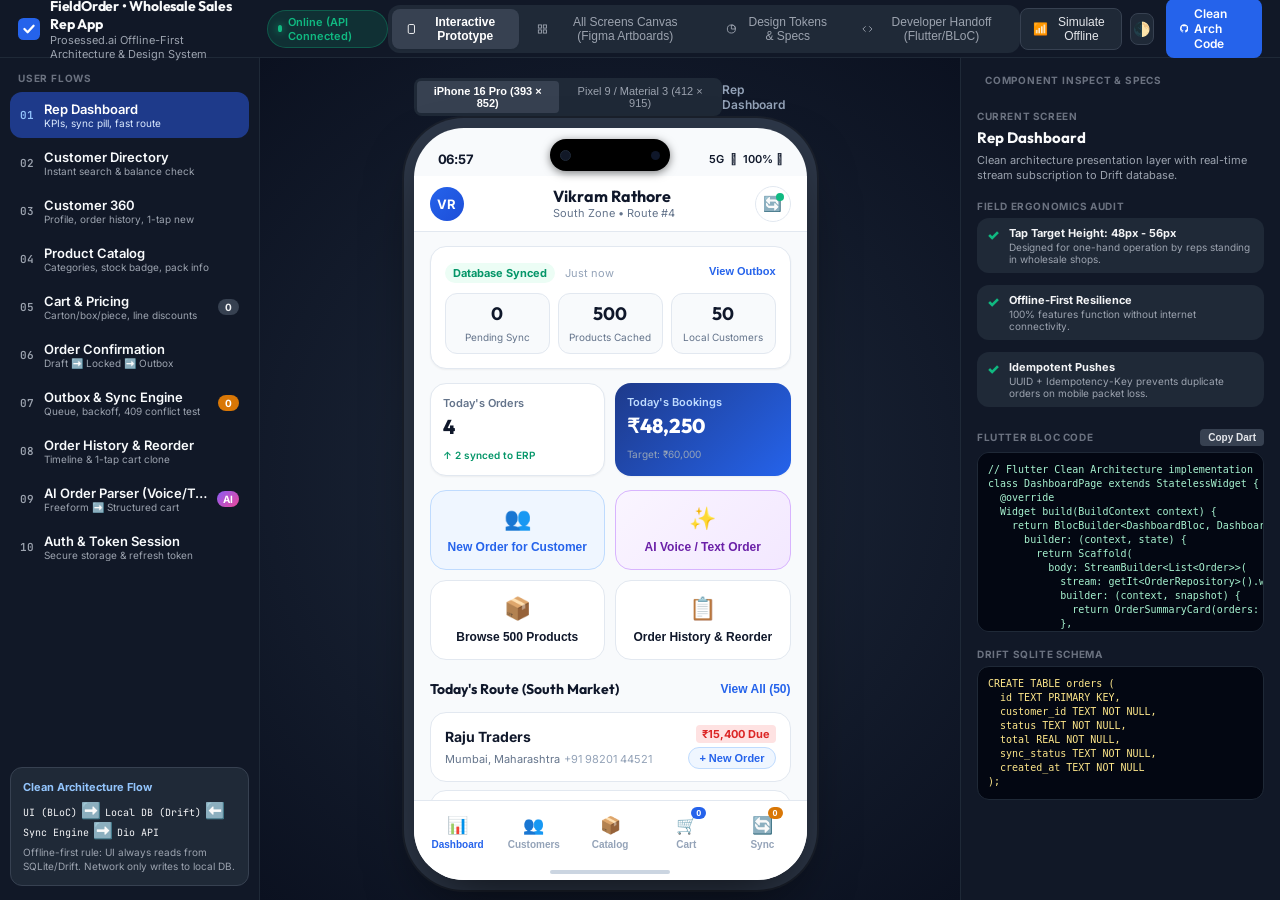
==== index.html @ cb2ef01c "feat: complete FieldOrder MVP with Figma design studio, FastAPI backend, and Clean Architecture Flut" ====
<!DOCTYPE html>
<html lang="en">
<head>
  <meta charset="UTF-8">
  <meta name="viewport" content="width=device-width, initial-scale=1.0">
  <title>FieldOrder - Figma Design System & Interactive Prototype</title>
  <meta name="description" content="Offline-First Sales Rep Mobile App for Wholesale Distribution. Interactive Figma Design System, Prototype Canvas, and Developer Handoff Studio.">
  <!-- Google Fonts -->
  <link rel="preconnect" href="https://fonts.googleapis.com">
  <link rel="preconnect" href="https://fonts.gstatic.com" crossorigin>
  <link href="https://fonts.googleapis.com/css2?family=Inter:wght@300;400;500;600;700;800&family=JetBrains+Mono:wght@400;500;600&family=Outfit:wght@500;600;700;800&display=swap" rel="stylesheet">
  <link rel="stylesheet" href="styles.css">
</head>
<body class="figma-workspace">
  <!-- Top Application Bar (Figma Style) -->
  <header class="figma-header">
    <div class="header-left">
      <div class="figma-brand">
        <div class="brand-icon">
          <svg width="22" height="22" viewBox="0 0 24 24" fill="none">
            <rect width="24" height="24" rx="6" fill="#2563EB"/>
            <path d="M7 12L10.5 15.5L17 8.5" stroke="white" stroke-width="2.5" stroke-linecap="round" stroke-linejoin="round"/>
          </svg>
        </div>
        <div class="brand-info">
          <span class="project-title">FieldOrder • Wholesale Sales Rep App</span>
          <span class="project-subtitle">Prosessed.ai Offline-First Architecture & Design System</span>
        </div>
      </div>
      <div class="status-pill sync-status-pill online" id="globalNetIndicator">
        <span class="pulse-dot"></span>
        <span id="globalNetLabel">Online (API Connected)</span>
      </div>
    </div>

    <!-- Mode Selector Tabs -->
    <nav class="figma-tabs" role="tablist">
      <button class="tab-btn active" data-tab="prototype" role="tab" id="tabPrototype">
        <svg width="16" height="16" viewBox="0 0 24 24" fill="none" stroke="currentColor" stroke-width="2"><rect x="5" y="2" width="14" height="20" rx="3"/><line x1="12" y1="18" x2="12" y2="18"/></svg>
        Interactive Prototype
      </button>
      <button class="tab-btn" data-tab="canvas" role="tab" id="tabCanvas">
        <svg width="16" height="16" viewBox="0 0 24 24" fill="none" stroke="currentColor" stroke-width="2"><rect x="3" y="3" width="7" height="7"/><rect x="14" y="3" width="7" height="7"/><rect x="14" y="14" width="7" height="7"/><rect x="3" y="14" width="7" height="7"/></svg>
        All Screens Canvas (Figma Artboards)
      </button>
      <button class="tab-btn" data-tab="tokens" role="tab" id="tabTokens">
        <svg width="16" height="16" viewBox="0 0 24 24" fill="none" stroke="currentColor" stroke-width="2"><circle cx="12" cy="12" r="9"/><path d="M12 3a9 9 0 0 1 9 9h-9z"/></svg>
        Design Tokens & Specs
      </button>
      <button class="tab-btn" data-tab="inspect" role="tab" id="tabInspect">
        <svg width="16" height="16" viewBox="0 0 24 24" fill="none" stroke="currentColor" stroke-width="2"><polyline points="16 18 22 12 16 6"/><polyline points="8 6 2 12 8 18"/></svg>
        Developer Handoff (Flutter/BLoC)
      </button>
    </nav>

    <div class="header-right">
      <div class="simulation-controls">
        <button class="btn-toggle-net" id="btnToggleOffline" title="Toggle Offline Network Simulation">
          <span class="net-icon">📶</span>
          <span id="btnNetLabel">Simulate Offline</span>
        </button>
        <button class="btn-icon" id="btnThemeToggle" title="Toggle Light/Dark Theme">
          🌓
        </button>
      </div>
      <a href="#github-repo" class="btn-primary-action" id="btnOpenDocs">
        <svg width="15" height="15" viewBox="0 0 24 24" fill="currentColor"><path d="M12 0C5.37 0 0 5.37 0 12c0 5.31 3.435 9.795 8.205 11.385.6.105.825-.255.825-.57 0-.285-.015-1.23-.015-2.235-3.015.555-3.795-.735-4.035-1.41-.135-.345-.72-1.41-1.23-1.695-.42-.225-1.02-.78-.015-.795.945-.015 1.62.87 1.845 1.23 1.08 1.815 2.805 1.305 3.495.99.105-.78.42-1.305.765-1.605-2.67-.3-5.46-1.335-5.46-5.925 0-1.305.465-2.385 1.23-3.225-.12-.3-.54-1.53.12-3.18 0 0 1.005-.315 3.3 1.23.96-.27 1.98-.405 3-.405s2.04.135 3 .405c2.295-1.56 3.3-1.23 3.3-1.23.66 1.65.24 2.88.12 3.18.765.84 1.23 1.905 1.23 3.225 0 4.605-2.805 5.625-5.475 5.925.435.375.81 1.095.81 2.22 0 1.605-.015 2.895-.015 3.3 0 .315.225.69.825.57A12.02 12.02 0 0024 12c0-6.63-5.37-12-12-12z"/></svg>
        Clean Arch Code
      </a>
    </div>
  </header>

  <!-- Main Figma Work Area -->
  <main class="figma-body">

    <!-- VIEW 1: INTERACTIVE PROTOTYPE (Single Device with full state & flows) -->
    <section class="figma-view active" id="viewPrototype">
      <!-- Prototype Sidebar / Screen Selector -->
      <aside class="screen-flow-nav">
        <div class="sidebar-section-title">USER FLOWS</div>
        <ul class="flow-list">
          <li class="flow-item active" data-screen="dashboard">
            <span class="flow-num">01</span>
            <div class="flow-info">
              <span class="flow-name">Rep Dashboard</span>
              <span class="flow-desc">KPIs, sync pill, fast route</span>
            </div>
          </li>
          <li class="flow-item" data-screen="customers">
            <span class="flow-num">02</span>
            <div class="flow-info">
              <span class="flow-name">Customer Directory</span>
              <span class="flow-desc">Instant search & balance check</span>
            </div>
          </li>
          <li class="flow-item" data-screen="customer_detail">
            <span class="flow-num">03</span>
            <div class="flow-info">
              <span class="flow-name">Customer 360</span>
              <span class="flow-desc">Profile, order history, 1-tap new</span>
            </div>
          </li>
          <li class="flow-item" data-screen="products">
            <span class="flow-num">04</span>
            <div class="flow-info">
              <span class="flow-name">Product Catalog</span>
              <span class="flow-desc">Categories, stock badge, pack info</span>
            </div>
          </li>
          <li class="flow-item" data-screen="cart">
            <span class="flow-num">05</span>
            <div class="flow-info">
              <span class="flow-name">Cart & Pricing</span>
              <span class="flow-desc">Carton/box/piece, line discounts</span>
            </div>
            <span class="badge-count" id="navCartCount">0</span>
          </li>
          <li class="flow-item" data-screen="order_confirm">
            <span class="flow-num">06</span>
            <div class="flow-info">
              <span class="flow-name">Order Confirmation</span>
              <span class="flow-desc">Draft ➡️ Locked ➡️ Outbox</span>
            </div>
          </li>
          <li class="flow-item" data-screen="sync_manager">
            <span class="flow-num">07</span>
            <div class="flow-info">
              <span class="flow-name">Outbox & Sync Engine</span>
              <span class="flow-desc">Queue, backoff, 409 conflict test</span>
            </div>
            <span class="badge-count warning" id="navPendingCount">0</span>
          </li>
          <li class="flow-item" data-screen="order_history">
            <span class="flow-num">08</span>
            <div class="flow-info">
              <span class="flow-name">Order History & Reorder</span>
              <span class="flow-desc">Timeline & 1-tap cart clone</span>
            </div>
          </li>
          <li class="flow-item" data-screen="ai_order">
            <span class="flow-num">09</span>
            <div class="flow-info">
              <span class="flow-name">AI Order Parser (Voice/Text)</span>
              <span class="flow-desc">Freeform ➡️ Structured cart</span>
            </div>
            <span class="sparkle-tag">AI</span>
          </li>
          <li class="flow-item" data-screen="login">
            <span class="flow-num">10</span>
            <div class="flow-info">
              <span class="flow-name">Auth & Token Session</span>
              <span class="flow-desc">Secure storage & refresh token</span>
            </div>
          </li>
        </ul>

        <div class="sidebar-meta-card">
          <div class="meta-title">Clean Architecture Flow</div>
          <div class="meta-diagram">
            <code>UI (BLoC)</code> ➡️ <code>Local DB (Drift)</code> ⬅️ <code>Sync Engine</code> ➡️ <code>Dio API</code>
          </div>
          <p class="meta-note">Offline-first rule: UI always reads from SQLite/Drift. Network only writes to local DB.</p>
        </div>
      </aside>

      <!-- Center Device Stage -->
      <div class="device-stage">
        <!-- Device Top Toolbar -->
        <div class="stage-toolbar">
          <div class="device-selector">
            <button class="device-btn active" data-device="iphone">iPhone 16 Pro (393 × 852)</button>
            <button class="device-btn" data-device="pixel">Pixel 9 / Material 3 (412 × 915)</button>
          </div>
          <div class="stage-zoom">
            <span id="currentScreenTitle">Rep Dashboard</span>
          </div>
        </div>

        <!-- Phone Frame -->
        <div class="device-frame iphone-16" id="deviceFrame">
          <!-- Hardware Elements -->
          <div class="dynamic-island">
            <div class="island-camera"></div>
            <div class="island-sensor"></div>
          </div>

          <!-- Phone Status Bar -->
          <div class="phone-status-bar">
            <span class="status-time" id="statusTime">09:41</span>
            <div class="status-icons">
              <span class="status-net" id="phoneNetIcon">5G</span>
              <span class="status-wifi">􀙇</span>
              <span class="status-battery">100% 􀛨</span>
            </div>
          </div>

          <!-- Offline Global Warning Banner -->
          <div class="offline-global-banner hidden" id="offlineBanner">
            <div class="banner-content">
              <span class="banner-icon">⚠️</span>
              <span class="banner-text">Working Offline — Orders queued in local outbox</span>
            </div>
            <button class="btn-banner-sync" id="btnSyncBanner">Sync Now</button>
          </div>

          <!-- Device App Body (Screen Swapper) -->
          <div class="app-screen-container" id="screenContainer">
            <!-- Screen 1: Dashboard -->
            <div class="app-screen active" id="screen-dashboard">
              <div class="screen-appbar">
                <div class="rep-avatar">VR</div>
                <div class="appbar-title">
                  <h2>Vikram Rathore</h2>
                  <span class="rep-badge">South Zone • Route #4</span>
                </div>
                <button class="icon-btn-round" id="btnQuickSync" title="Sync Status">
                  <span class="sync-icon-rotate">🔄</span>
                  <span class="pill-dot warning" id="dashSyncDot"></span>
                </button>
              </div>

              <div class="screen-scrollable">
                <!-- Sync Health Card -->
                <div class="sync-summary-card" id="dashSyncCard">
                  <div class="sync-summary-top">
                    <div class="sync-indicator-group">
                      <span class="sync-status-badge synced" id="dashSyncBadge">Database Synced</span>
                      <span class="sync-time-stamp" id="dashSyncTime">Just now</span>
                    </div>
                    <button class="text-btn-accent" onclick="navigateTo('sync_manager')">View Outbox</button>
                  </div>
                  <div class="sync-metric-row">
                    <div class="sync-metric">
                      <span class="metric-val" id="kpiPendingCount">0</span>
                      <span class="metric-lbl">Pending Sync</span>
                    </div>
                    <div class="sync-metric">
                      <span class="metric-val">500</span>
                      <span class="metric-lbl">Products Cached</span>
                    </div>
                    <div class="sync-metric">
                      <span class="metric-val">50</span>
                      <span class="metric-lbl">Local Customers</span>
                    </div>
                  </div>
                </div>

                <!-- Daily Performance -->
                <div class="kpi-grid">
                  <div class="kpi-card">
                    <span class="kpi-label">Today's Orders</span>
                    <span class="kpi-value" id="kpiTodayOrders">4</span>
                    <span class="kpi-sub positive">↑ 2 synced to ERP</span>
                  </div>
                  <div class="kpi-card accent">
                    <span class="kpi-label">Today's Bookings</span>
                    <span class="kpi-value" id="kpiTodayRevenue">₹48,250</span>
                    <span class="kpi-sub">Target: ₹60,000</span>
                  </div>
                </div>

                <!-- Quick Actions -->
                <div class="quick-action-grid">
                  <button class="action-tile primary" onclick="navigateTo('customers')">
                    <span class="tile-icon">👥</span>
                    <span class="tile-text">New Order for Customer</span>
                  </button>
                  <button class="action-tile ai-glow" onclick="navigateTo('ai_order')">
                    <span class="tile-icon">✨</span>
                    <span class="tile-text">AI Voice / Text Order</span>
                  </button>
                  <button class="action-tile" onclick="navigateTo('products')">
                    <span class="tile-icon">📦</span>
                    <span class="tile-text">Browse 500 Products</span>
                  </button>
                  <button class="action-tile" onclick="navigateTo('order_history')">
                    <span class="tile-icon">📋</span>
                    <span class="tile-text">Order History & Reorder</span>
                  </button>
                </div>

                <!-- Today's Route Shops -->
                <div class="section-header-row">
                  <h3 class="section-title">Today's Route (South Market)</h3>
                  <button class="link-btn" onclick="navigateTo('customers')">View All (50)</button>
                </div>
                <div class="compact-customer-list" id="dashRecentCustomers">
                  <!-- Populated dynamically -->
                </div>
              </div>
            </div>

            <!-- Screen 2: Customers List -->
            <div class="app-screen" id="screen-customers">
              <div class="screen-appbar">
                <button class="back-btn" onclick="navigateTo('dashboard')">←</button>
                <div class="appbar-title">
                  <h2>Wholesale Customers</h2>
                  <span class="sub-text">50 Local Offline Accounts</span>
                </div>
                <button class="icon-btn-round" id="btnAddCustomerBtn" title="Add Customer">+</button>
              </div>

              <!-- Search Bar (<3s responsive filter) -->
              <div class="search-bar-wrap">
                <div class="search-input-box">
                  <span class="search-icon">🔍</span>
                  <input type="text" id="customerSearchInput" placeholder="Search customer, phone, or market..." autocomplete="off">
                  <button class="clear-btn hidden" id="clearCustomerSearch">✕</button>
                </div>
              </div>

              <!-- City / Filter Chips -->
              <div class="filter-chips-scroller" id="customerCityChips">
                <button class="chip active" data-city="all">All Cities</button>
                <button class="chip" data-city="Mumbai">Mumbai</button>
                <button class="chip" data-city="Pune">Pune</button>
                <button class="chip" data-city="Bengaluru">Bengaluru</button>
                <button class="chip" data-city="Ahmedabad">Ahmedabad</button>
                <button class="chip" data-city="Delhi">Delhi</button>
              </div>

              <div class="screen-scrollable">
                <div class="customer-cards-list" id="customerCardsContainer">
                  <!-- Rendered dynamically -->
                </div>
              </div>
            </div>

            <!-- Screen 3: Customer Detail (360) -->
            <div class="app-screen" id="screen-customer_detail">
              <div class="screen-appbar">
                <button class="back-btn" onclick="navigateTo('customers')">←</button>
                <div class="appbar-title">
                  <h2 id="cdName">Raju Traders</h2>
                  <span class="sub-text" id="cdId">cus_101</span>
                </div>
                <button class="icon-btn-round" title="Edit Customer" id="btnEditCust">✎</button>
              </div>

              <div class="screen-scrollable">
                <div class="customer-hero-card">
                  <div class="hero-header">
                    <div>
                      <h3 class="hero-cust-name" id="cdHeroName">Raju Traders</h3>
                      <p class="hero-cust-address" id="cdHeroAddress">Shop #45, Main Market, Road No 3, Mumbai</p>
                      <p class="hero-cust-phone" id="cdHeroPhone">+91 98201 44521</p>
                    </div>
                    <span class="status-pill green">Verified Account</span>
                  </div>

                  <div class="credit-metric-box">
                    <div class="credit-item">
                      <span class="metric-label">Outstanding Balance</span>
                      <span class="credit-amount danger" id="cdBalance">₹15,400</span>
                    </div>
                    <div class="credit-item">
                      <span class="metric-label">Last Order Date</span>
                      <span class="credit-amount" id="cdLastOrder">2 days ago</span>
                    </div>
                  </div>

                  <div class="hero-cta-row">
                    <button class="btn-primary-large" id="btnStartOrderForCust">
                      🛒 Start New Order for this Shop
                    </button>
                  </div>
                </div>

                <div class="section-header-row">
                  <h3 class="section-title">Past Orders for this Shop</h3>
                </div>
                <div class="customer-orders-timeline" id="cdPastOrders">
                  <!-- Populated dynamically -->
                </div>
              </div>
            </div>

            <!-- Screen 4: Product Catalog / Picker -->
            <div class="app-screen" id="screen-products">
              <div class="screen-appbar">
                <button class="back-btn" onclick="navigateTo('dashboard')">←</button>
                <div class="appbar-title">
                  <h2>Product Catalog</h2>
                  <span class="sub-text" id="catalogForCustomerText">All 500 Offline SKUs</span>
                </div>
                <button class="cart-appbar-btn" onclick="navigateTo('cart')">
                  🛒 <span class="cart-pill-count" id="catalogCartPill">0</span>
                </button>
              </div>

              <!-- Product Search -->
              <div class="search-bar-wrap">
                <div class="search-input-box">
                  <span class="search-icon">🔍</span>
                  <input type="text" id="productSearchInput" placeholder="Search by name, SKU, or barcode..." autocomplete="off">
                  <button class="clear-btn hidden" id="clearProductSearch">✕</button>
                </div>
              </div>

              <!-- Category Chips -->
              <div class="filter-chips-scroller" id="productCategoryChips">
                <button class="chip active" data-category="all">All (500)</button>
                <button class="chip" data-category="Packaged Foods">Packaged Foods</button>
                <button class="chip" data-category="Beverages">Beverages</button>
                <button class="chip" data-category="Biscuits & Snacks">Biscuits & Snacks</button>
                <button class="chip" data-category="Staples & Grains">Staples & Grains</button>
                <button class="chip" data-category="Personal Care">Personal Care</button>
                <button class="chip" data-category="Household & Cleaners">Household</button>
              </div>

              <div class="screen-scrollable">
                <div class="products-grid-list" id="productsListContainer">
                  <!-- Populated dynamically -->
                </div>
              </div>

              <!-- Floating Bottom Cart Bar -->
              <div class="bottom-floating-cart-bar hidden" id="floatingCartBar">
                <div class="bar-summary">
                  <span class="bar-count" id="floatingItemsCount">0 items</span>
                  <span class="bar-total" id="floatingTotalAmount">₹0.00</span>
                </div>
                <button class="btn-checkout-jump" onclick="navigateTo('cart')">
                  View Cart & Pricing →
                </button>
              </div>
            </div>

            <!-- Screen 5: Cart & Order Pricing Engine -->
            <div class="app-screen" id="screen-cart">
              <div class="screen-appbar">
                <button class="back-btn" onclick="navigateTo('products')">←</button>
                <div class="appbar-title">
                  <h2>Review Cart & Pricing</h2>
                  <span class="sub-text" id="cartCustomerSub">Customer: Raju Traders</span>
                </div>
                <button class="icon-btn-round" title="Clear Cart" id="btnClearCart">🗑</button>
              </div>

              <div class="screen-scrollable">
                <!-- Cart Lines List -->
                <div class="cart-items-wrapper" id="cartItemsList">
                  <!-- Populated dynamically -->
                </div>

                <!-- Order Notes & Delivery Date -->
                <div class="order-notes-box">
                  <label for="orderNotesInput">Delivery Instructions / Rep Notes</label>
                  <textarea id="orderNotesInput" rows="2" placeholder="e.g. Deliver Tuesday before 11 AM, invoice copy required"></textarea>
                </div>

                <!-- Price Breakdown Card -->
                <div class="pricing-summary-card">
                  <h4 class="card-heading">Price Breakdown</h4>
                  <div class="price-row">
                    <span>Gross Subtotal</span>
                    <span id="priceSubtotal">₹0.00</span>
                  </div>
                  <div class="price-row green">
                    <span>Discounts & Promotions</span>
                    <span id="priceDiscount">-₹0.00</span>
                  </div>
                  <div class="price-row">
                    <span>Tax / GST (Included)</span>
                    <span id="priceGst">₹0.00</span>
                  </div>
                  <div class="price-divider"></div>
                  <div class="price-row total-row">
                    <span>Net Total Payable</span>
                    <span class="grand-total" id="priceGrandTotal">₹0.00</span>
                  </div>
                </div>

                <!-- Action Button -->
                <div class="cart-action-section">
                  <button class="btn-confirm-order" id="btnSubmitOrderAction">
                    Confirm Order & Queue to Outbox 🔒
                  </button>
                  <p class="offline-guarantee-note">
                    ⚡ Guaranteed offline write: Saved to SQLite & Outbox in 1 transaction.
                  </p>
                </div>
              </div>
            </div>

            <!-- Screen 6: Order Confirmation & Lock State -->
            <div class="app-screen" id="screen-order_confirm">
              <div class="screen-scrollable text-center">
                <div class="confirm-celebration">
                  <div class="celebration-icon">✓</div>
                  <h2 class="confirm-title">Order Confirmed & Locked!</h2>
                  <p class="confirm-subtitle" id="confirmStatusText">Queued in Outbox for Auto-Sync</p>
                </div>

                <div class="order-ticket-card">
                  <div class="ticket-header">
                    <span class="ticket-id" id="confirmOrderId">ORD-UUID-7718</span>
                    <span class="status-pill pending" id="confirmSyncPill">Pending Sync</span>
                  </div>
                  <div class="ticket-divider"></div>
                  <div class="ticket-details">
                    <div class="td-row">
                      <span class="lbl">Customer</span>
                      <span class="val" id="confirmCustomer">Raju Traders</span>
                    </div>
                    <div class="td-row">
                      <span class="lbl">Total Items</span>
                      <span class="val" id="confirmLinesCount">2 Products</span>
                    </div>
                    <div class="td-row">
                      <span class="lbl">Total Payable</span>
                      <span class="val highlight" id="confirmTotalAmount">₹7,000.00</span>
                    </div>
                    <div class="td-row">
                      <span class="lbl">Idempotency Key</span>
                      <span class="val mono" id="confirmIdempotencyKey">idemp_665a...</span>
                    </div>
                  </div>
                </div>

                <!-- Sync Action Buttons -->
                <div class="confirm-actions">
                  <button class="btn-primary-large" onclick="triggerImmediateSync()">
                    ⚡ Test Sync to Server Now
                  </button>
                  <button class="btn-secondary-large" onclick="navigateTo('dashboard')">
                    Back to Dashboard
                  </button>
                  <button class="btn-outline-large" onclick="navigateTo('order_history')">
                    View in Order History
                  </button>
                </div>
              </div>
            </div>

            <!-- Screen 7: Outbox & Sync Manager -->
            <div class="app-screen" id="screen-sync_manager">
              <div class="screen-appbar">
                <button class="back-btn" onclick="navigateTo('dashboard')">←</button>
                <div class="appbar-title">
                  <h2>Sync Engine & Outbox</h2>
                  <span class="sub-text">Local-First Queue Manager</span>
                </div>
                <button class="icon-btn-round" onclick="triggerImmediateSync()" title="Run Sync Engine">⟳</button>
              </div>

              <div class="screen-scrollable">
                <!-- Sync Engine Status Banner -->
                <div class="sync-engine-banner">
                  <div class="banner-status-circle active"></div>
                  <div class="banner-status-info">
                    <h4 id="syncEngineStateTitle">Sync Engine Idle (Connected)</h4>
                    <p id="syncEngineStateDesc">Next scheduled WorkManager sync in 12m</p>
                  </div>
                  <button class="btn-sync-action" id="btnManualSyncNow" onclick="triggerImmediateSync()">
                    Sync Now
                  </button>
                </div>

                <!-- Simulation Controls Card -->
                <div class="sim-control-box">
                  <h4 class="box-title">Engine Testing Scenarios</h4>
                  <div class="sim-buttons-grid">
                    <button class="btn-sim" id="simToggleNetBtn" onclick="toggleNetwork()">
                      Toggle Offline / Online
                    </button>
                    <button class="btn-sim" onclick="simulate409Conflict()">
                      Simulate 409 Stock Conflict
                    </button>
                    <button class="btn-sim" onclick="simulate500Error()">
                      Simulate 500 Network Backoff
                    </button>
                  </div>
                </div>

                <!-- Outbox Queue Items -->
                <div class="section-header-row">
                  <h3 class="section-title">Transactional Outbox Queue (<span id="outboxCount">0</span>)</h3>
                  <span class="caption">Idempotent Pushes</span>
                </div>

                <div class="outbox-cards-list" id="outboxContainer">
                  <!-- Populated dynamically -->
                </div>
              </div>
            </div>

            <!-- Screen 8: Order History & 1-Tap Reorder -->
            <div class="app-screen" id="screen-order_history">
              <div class="screen-appbar">
                <button class="back-btn" onclick="navigateTo('dashboard')">←</button>
                <div class="appbar-title">
                  <h2>Order History</h2>
                  <span class="sub-text">Past Bookings & 1-Tap Reorder</span>
                </div>
              </div>

              <!-- Filter Tabs -->
              <div class="filter-chips-scroller" id="historyFilterTabs">
                <button class="chip active" data-filter="all">All Orders</button>
                <button class="chip" data-filter="synced">Synced (ERP)</button>
                <button class="chip" data-filter="pending">Pending Outbox</button>
                <button class="chip" data-filter="needs_review">Needs Review (409)</button>
              </div>

              <div class="screen-scrollable">
                <div class="history-cards-list" id="orderHistoryList">
                  <!-- Populated dynamically -->
                </div>
              </div>
            </div>

            <!-- Screen 9: AI Order Entry Assistant -->
            <div class="app-screen" id="screen-ai_order">
              <div class="screen-appbar">
                <button class="back-btn" onclick="navigateTo('dashboard')">←</button>
                <div class="appbar-title">
                  <h2>AI Free-Text Order</h2>
                  <span class="sub-text">Prosessed NLP Engine</span>
                </div>
                <span class="sparkle-tag">LLM Proxy</span>
              </div>

              <div class="screen-scrollable">
                <div class="ai-input-card">
                  <div class="ai-card-header">
                    <span class="ai-sparkle-icon">✨</span>
                    <div>
                      <h4 class="ai-box-heading">Type or Dictate Wholesale Order</h4>
                      <p class="ai-box-sub">Enter customer name, quantities and products in plain English or Hinglish.</p>
                    </div>
                  </div>

                  <textarea id="aiOrderTextInput" rows="4" placeholder="e.g. 10 cartons Maggi and 5 boxes Parle-G for Raju Traders"></textarea>

                  <div class="sample-prompts-row">
                    <span class="prompts-label">Try sample:</span>
                    <button class="prompt-pill" onclick="setAiPrompt('10 cartons Maggi and 5 boxes Parle-G for Raju Traders')">Maggi & Parle-G</button>
                    <button class="prompt-pill" onclick="setAiPrompt('20 cartons Tata Tea Gold, 15 boxes Fortune Sunlite Oil for Sharma General Store')">Tea & Oil</button>
                    <button class="prompt-pill" onclick="setAiPrompt('50 cartons Colgate Strong Teeth for Lakshmi Super Bazaar')">Colgate 50ctn</button>
                  </div>

                  <button class="btn-primary-large" id="btnParseAiOrder" onclick="runAiOrderParse()">
                    ⚡ Parse Free-Text into Structured Cart
                  </button>
                </div>

                <!-- AI Parsed Result Review Section -->
                <div class="ai-result-section hidden" id="aiResultSection">
                  <div class="section-header-row">
                    <h3 class="section-title">Parsed Cart Review</h3>
                    <span class="confidence-tag">Human-In-The-Loop</span>
                  </div>

                  <div class="parsed-customer-card">
                    <span class="lbl">Detected Customer:</span>
                    <span class="val" id="aiCustomerMatch">Raju Traders</span>
                  </div>

                  <div class="parsed-lines-list" id="aiParsedLines">
                    <!-- Populated dynamically -->
                  </div>

                  <div class="ai-actions-row">
                    <button class="btn-primary-large" id="btnAcceptAiCart" onclick="acceptAiOrderToCart()">
                      Confirm & Load into Cart 🛒
                    </button>
                  </div>
                </div>
              </div>
            </div>

            <!-- Screen 10: Auth / Login -->
            <div class="app-screen" id="screen-login">
              <div class="screen-scrollable">
                <div class="login-brand-header">
                  <div class="login-logo-box">FO</div>
                  <h2>FieldOrder</h2>
                  <p>Enterprise Wholesale Sales Rep Portal</p>
                </div>

                <div class="login-card">
                  <div class="form-group">
                    <label>Sales Rep Email</label>
                    <input type="email" id="loginEmail" value="rep@fieldorder.com" placeholder="rep@fieldorder.com">
                  </div>
                  <div class="form-group">
                    <label>Password</label>
                    <input type="password" id="loginPassword" value="password123" placeholder="••••••••">
                  </div>

                  <div class="remember-row">
                    <label class="checkbox-label">
                      <input type="checkbox" checked id="rememberRepSession">
                      <span>Remember on this device (Secure Storage)</span>
                    </label>
                  </div>

                  <button class="btn-primary-large" id="btnLoginSubmit" onclick="performLogin()">
                    Sign In to FieldOrder
                  </button>

                  <div class="security-badge-row">
                    <span>🔒 flutter_secure_storage + Dio Refresh Interceptor</span>
                  </div>
                </div>
              </div>
            </div>
          </div>

          <!-- Bottom Device Navigation Bar (4 Primary Tabs) -->
          <nav class="phone-bottom-nav" id="phoneBottomNav">
            <button class="nav-item active" data-target="dashboard" onclick="navigateTo('dashboard')">
              <span class="nav-icon">📊</span>
              <span class="nav-label">Dashboard</span>
            </button>
            <button class="nav-item" data-target="customers" onclick="navigateTo('customers')">
              <span class="nav-icon">👥</span>
              <span class="nav-label">Customers</span>
            </button>
            <button class="nav-item" data-target="products" onclick="navigateTo('products')">
              <span class="nav-icon">📦</span>
              <span class="nav-label">Catalog</span>
            </button>
            <button class="nav-item" data-target="cart" onclick="navigateTo('cart')">
              <span class="nav-icon">🛒</span>
              <span class="nav-label">Cart</span>
              <span class="nav-badge-pill" id="navBottomCartBadge">0</span>
            </button>
            <button class="nav-item" data-target="sync_manager" onclick="navigateTo('sync_manager')">
              <span class="nav-icon">🔄</span>
              <span class="nav-label">Sync</span>
              <span class="nav-badge-pill warning" id="navBottomSyncBadge">0</span>
            </button>
          </nav>

          <!-- iOS Home Indicator -->
          <div class="phone-home-indicator"></div>
        </div>
      </div>

      <!-- Right Properties & Inspection Panel -->
      <aside class="figma-properties-panel">
        <div class="panel-section-title">COMPONENT INSPECT & SPECS</div>

        <!-- Selected Screen Details -->
        <div class="prop-group">
          <label class="prop-label">CURRENT SCREEN</label>
          <div class="prop-val-highlight" id="inspectScreenName">Rep Dashboard</div>
          <div class="prop-desc" id="inspectScreenDesc">Clean architecture presentation layer with real-time stream subscription to Drift database.</div>
        </div>

        <!-- Ergonomic / Tap Target Specs -->
        <div class="prop-group">
          <label class="prop-label">FIELD ERGONOMICS AUDIT</label>
          <div class="audit-item pass">
            <span class="audit-icon">✓</span>
            <div>
              <strong>Tap Target Height: 48px - 56px</strong>
              <p>Designed for one-hand operation by reps standing in wholesale shops.</p>
            </div>
          </div>
          <div class="audit-item pass">
            <span class="audit-icon">✓</span>
            <div>
              <strong>Offline-First Resilience</strong>
              <p>100% features function without internet connectivity.</p>
            </div>
          </div>
          <div class="audit-item pass">
            <span class="audit-icon">✓</span>
            <div>
              <strong>Idempotent Pushes</strong>
              <p>UUID + Idempotency-Key prevents duplicate orders on mobile packet loss.</p>
            </div>
          </div>
        </div>

        <!-- Flutter Clean Arch Widget Snippet -->
        <div class="prop-group">
          <div class="code-header">
            <label class="prop-label">FLUTTER BLOC CODE</label>
            <button class="copy-snippet-btn" onclick="copyFlutterSnippet()">Copy Dart</button>
          </div>
          <pre class="dart-code-box" id="dartCodePreview"><code>// Flutter Clean Architecture implementation
class DashboardPage extends StatelessWidget {
  @override
  Widget build(BuildContext context) {
    return BlocBuilder&lt;DashboardBloc, DashboardState&gt;(
      builder: (context, state) {
        return Scaffold(
          body: StreamBuilder&lt;List&lt;Order&gt;&gt;(
            stream: getIt&lt;OrderRepository&gt;().watchTodayOrders(),
            builder: (context, snapshot) {
              return OrderSummaryCard(orders: snapshot.data ?? []);
            },
          ),
        );
      },
    );
  }
}</code></pre>
        </div>

        <!-- Drift Database Schema for this screen -->
        <div class="prop-group">
          <label class="prop-label">DRIFT SQLITE SCHEMA</label>
          <pre class="sql-code-box"><code>CREATE TABLE orders (
  id TEXT PRIMARY KEY,
  customer_id TEXT NOT NULL,
  status TEXT NOT NULL,
  total REAL NOT NULL,
  sync_status TEXT NOT NULL,
  created_at TEXT NOT NULL
);</code></pre>
        </div>
      </aside>
    </section>

    <!-- VIEW 2: ALL SCREENS FIGMA CANVAS (Artboards side-by-side) -->
    <section class="figma-view" id="viewCanvas">
      <div class="artboards-canvas-header">
        <h2>FieldOrder Complete Screen Flow (10 Artboards)</h2>
        <p>Material 3 Design System • 8pt Grid • High-Fidelity Wholesale ERP Mobile Design</p>
      </div>

      <div class="artboards-grid">
        <!-- Card 1 -->
        <div class="artboard-card" onclick="jumpToScreen('dashboard')">
          <div class="artboard-title-bar">01 • Rep Dashboard & KPIs</div>
          <div class="artboard-mini-screen">
            <div class="mini-kpi">₹48,250 Today</div>
            <div class="mini-btn">New Order</div>
            <div class="mini-sync-status">🟢 Synced</div>
          </div>
          <div class="artboard-caption">DashboardBloc • Drift Stream</div>
        </div>

        <!-- Card 2 -->
        <div class="artboard-card" onclick="jumpToScreen('customers')">
          <div class="artboard-title-bar">02 • Customer Directory</div>
          <div class="artboard-mini-screen">
            <div class="mini-search">🔍 Search &lt;3s...</div>
            <div class="mini-list-item">Raju Traders • ₹15,400</div>
            <div class="mini-list-item">Sharma General • ₹0</div>
          </div>
          <div class="artboard-caption">CustomerListBloc • Indexed DB</div>
        </div>

        <!-- Card 3 -->
        <div class="artboard-card" onclick="jumpToScreen('customer_detail')">
          <div class="artboard-title-bar">03 • Customer 360 View</div>
          <div class="artboard-mini-screen">
            <div class="mini-hero">Raju Traders (Mumbai)</div>
            <div class="mini-btn-full">🛒 Start New Order</div>
          </div>
          <div class="artboard-caption">CustomerDetailCubit</div>
        </div>

        <!-- Card 4 -->
        <div class="artboard-card" onclick="jumpToScreen('products')">
          <div class="artboard-title-bar">04 • 500 Product Catalog</div>
          <div class="artboard-mini-screen">
            <div class="mini-chips">Maggi • Parle • Tata</div>
            <div class="mini-p-card">Maggi 70g [Carton/Box/Pcs]</div>
          </div>
          <div class="artboard-caption">ProductListBloc • Debounced 300ms</div>
        </div>

        <!-- Card 5 -->
        <div class="artboard-card" onclick="jumpToScreen('cart')">
          <div class="artboard-title-bar">05 • Cart & Pricing Engine</div>
          <div class="artboard-mini-screen">
            <div class="mini-cart-line">10 Cartons × ₹480 = ₹4,800</div>
            <div class="mini-total">Net Total: ₹7,000</div>
          </div>
          <div class="artboard-caption">CartBloc • Multi-unit calculation</div>
        </div>

        <!-- Card 6 -->
        <div class="artboard-card" onclick="jumpToScreen('order_confirm')">
          <div class="artboard-title-bar">06 • Order Confirmation & Lock</div>
          <div class="artboard-mini-screen">
            <div class="mini-check">✓ Confirmed</div>
            <div class="mini-mono">ORD-UUID-7718</div>
          </div>
          <div class="artboard-caption">OrderSubmitCubit • Transactional Outbox</div>
        </div>

        <!-- Card 7 -->
        <div class="artboard-card" onclick="jumpToScreen('sync_manager')">
          <div class="artboard-title-bar">07 • Outbox Sync Engine</div>
          <div class="artboard-mini-screen">
            <div class="mini-outbox-pill">Exponential Backoff (30s)</div>
            <div class="mini-btn">Retry 409 Conflict</div>
          </div>
          <div class="artboard-caption">SyncEngine • WorkManager Background</div>
        </div>

        <!-- Card 8 -->
        <div class="artboard-card" onclick="jumpToScreen('order_history')">
          <div class="artboard-title-bar">08 • Order History & Reorder</div>
          <div class="artboard-mini-screen">
            <div class="mini-history-item">#1001 • ₹7,000 [Reorder ⟳]</div>
          </div>
          <div class="artboard-caption">OrderHistoryBloc • 1-Tap Re-pricing</div>
        </div>

        <!-- Card 9 -->
        <div class="artboard-card" onclick="jumpToScreen('ai_order')">
          <div class="artboard-title-bar">09 • AI Free-Text Parser</div>
          <div class="artboard-mini-screen">
            <div class="mini-ai">"10 ctn Maggi, 5 bx Parle-G"</div>
            <div class="mini-tag">Confidence 94%</div>
          </div>
          <div class="artboard-caption">AiOrderCubit • Backend Proxy</div>
        </div>

        <!-- Card 10 -->
        <div class="artboard-card" onclick="jumpToScreen('login')">
          <div class="artboard-title-bar">10 • Auth & Token Session</div>
          <div class="artboard-mini-screen">
            <div class="mini-auth">rep@fieldorder.com</div>
          </div>
          <div class="artboard-caption">AuthBloc • Secure Storage</div>
        </div>
      </div>
    </section>

    <!-- VIEW 3: DESIGN SYSTEM TOKENS & SPECS -->
    <section class="figma-view" id="viewTokens">
      <div class="tokens-container">
        <h2>FieldOrder Design System & Tokens</h2>
        <p class="tokens-intro">Curated Material 3 Design Tokens optimized for wholesale field sales representatives.</p>

        <!-- Color Tokens Palette -->
        <div class="token-category">
          <h3>1. Semantic Color Tokens</h3>
          <div class="color-swatches-grid">
            <div class="swatch-card" style="--c: #2563EB;">
              <div class="swatch-preview"></div>
              <div class="swatch-meta">
                <span class="token-name">color.primary.brand</span>
                <span class="token-hex">#2563EB</span>
                <span class="token-role">Brand Primary, Main CTA</span>
              </div>
            </div>
            <div class="swatch-card" style="--c: #1E3A8A;">
              <div class="swatch-preview"></div>
              <div class="swatch-meta">
                <span class="token-name">color.primary.navy</span>
                <span class="token-hex">#1E3A8A</span>
                <span class="token-role">Enterprise Dark, App Bars</span>
              </div>
            </div>
            <div class="swatch-card" style="--c: #059669;">
              <div class="swatch-preview"></div>
              <div class="swatch-meta">
                <span class="token-name">color.status.synced</span>
                <span class="token-hex">#059669</span>
                <span class="token-role">Online, Synced, In-Stock</span>
              </div>
            </div>
            <div class="swatch-card" style="--c: #D97706;">
              <div class="swatch-preview"></div>
              <div class="swatch-meta">
                <span class="token-name">color.status.pending</span>
                <span class="token-hex">#D97706</span>
                <span class="token-role">Outbox Pending, Low Stock</span>
              </div>
            </div>
            <div class="swatch-card" style="--c: #DC2626;">
              <div class="swatch-preview"></div>
              <div class="swatch-meta">
                <span class="token-name">color.status.conflict</span>
                <span class="token-hex">#DC2626</span>
                <span class="token-role">409 Conflict, Overdue Balance</span>
              </div>
            </div>
            <div class="swatch-card" style="--c: #0F172A;">
              <div class="swatch-preview"></div>
              <div class="swatch-meta">
                <span class="token-name">color.surface.dark</span>
                <span class="token-hex">#0F172A</span>
                <span class="token-role">Background, Dark Mode Cards</span>
              </div>
            </div>
          </div>
        </div>

        <!-- Typography Hierarchy -->
        <div class="token-category">
          <h3>2. Typography Scale (Inter & Outfit)</h3>
          <div class="typography-table">
            <div class="typo-row">
              <span class="typo-role">Display Large</span>
              <span class="typo-sample font-display">FieldOrder 28px Outfit SemiBold</span>
              <span class="typo-spec">28px / 36px • 600</span>
            </div>
            <div class="typo-row">
              <span class="typo-role">Headline Medium</span>
              <span class="typo-sample font-head">Customer 360 & Directory</span>
              <span class="typo-spec">20px / 28px • 600</span>
            </div>
            <div class="typo-row">
              <span class="typo-role">Body Regular</span>
              <span class="typo-sample">Maggi 2-Minute Noodles 70g (Pack of 12)</span>
              <span class="typo-spec">14px / 20px • 400</span>
            </div>
            <div class="typo-row">
              <span class="typo-role">Monospace ID</span>
              <span class="typo-sample font-mono">ORD-2026-1001 • idemp_8f91</span>
              <span class="typo-spec">12px / 16px • 500</span>
            </div>
          </div>
        </div>

        <!-- Touch Target Guidelines -->
        <div class="token-category">
          <h3>3. Wholesale Rep Field Ergonomics Guideline</h3>
          <div class="ergonomics-box">
            <div class="ergo-card">
              <h4>Thumb-Zone Action Placement</h4>
              <p>Primary CTA ("Confirm Order", "Add to Cart", "Sync Now") is anchored at the bottom 120px thumb reachable area.</p>
            </div>
            <div class="ergo-card">
              <h4>High-Contrast Price Badges</h4>
              <p>Wholesale prices and carton pack multipliers use high-contrast dark green or indigo badges for outdoor market readability.</p>
            </div>
            <div class="ergo-card">
              <h4>Haptic & Visual Feedback</h4>
              <p>Instant optimistic UI updates: clicking "Add" updates the cart count within 16ms before DB write completes.</p>
            </div>
          </div>
        </div>
      </div>
    </section>

    <!-- VIEW 4: DEVELOPER HANDOFF & CLEAN ARCHITECTURE CODE -->
    <section class="figma-view" id="viewInspect">
      <div class="inspect-container">
        <h2>Developer Handoff & Architecture Blueprint</h2>
        <p>Complete Clean Architecture implementation map for the Flutter & FastAPI engineering team.</p>

        <div class="handoff-grid">
          <!-- Architecture Flow Diagram -->
          <div class="handoff-card">
            <h3>Data Flow Contract (Offline-First)</h3>
            <div class="flow-code-diagram">
              <pre><code>+-------------------------------------------------------------+
|              UI Layer (Flutter BLoC / Widgets)              |
+-------------------------------------------------------------+
                               |
                        reads & observes
                               v
+-------------------------------------------------------------+
|           Local Database Layer (Drift SQLite DB)            |
|   - customers  - products  - orders  - order_lines - outbox  |
+-------------------------------------------------------------+
               ^                               ^
      writes   |                               | pushes pending
               |                               |
+------------------------------+ +----------------------------+
|         Delta Puller         | |    Sync Engine (Outbox)    |
|   GET /customers?updated_at  | |   POST /orders + Idemp-Key |
+------------------------------+ +----------------------------+
                               |
                        network connection
                               v
+-------------------------------------------------------------+
|               Remote Backend API (FastAPI)                  |
+-------------------------------------------------------------+</code></pre>
            </div>
          </div>

          <!-- Outbox & Idempotency Rules -->
          <div class="handoff-card">
            <h3>Outbox & Idempotency Specification</h3>
            <ul class="spec-bullet-list">
              <li><strong>Local-First:</strong> Every order creation writes to <code>orders</code> and <code>outbox</code> in a single SQLite transaction.</li>
              <li><strong>Idempotency-Key:</strong> Generated on the client using <code>idemp_${uuid}</code>. Retries with the same key return 200 OK without creating duplicate orders.</li>
              <li><strong>Exponential Backoff:</strong> Retries interval sequence: 30s ➡️ 1m ➡️ 2m ➡️ 5m ➡️ capped at 15m with jitter.</li>
              <li><strong>409 Conflict Handling:</strong> When stock is exhausted on server, order moves to <code>needs_review</code> status with line-level conflict indicators. Rep can edit quantity and resubmit.</li>
            </ul>
          </div>
        </div>
      </div>
    </section>

  </main>

  <!-- Add Customer Modal -->
  <dialog id="modalAddCustomer" class="figma-modal">
    <div class="modal-dialog-content">
      <div class="modal-header">
        <h3>Add New Wholesale Customer</h3>
        <button class="modal-close" onclick="closeAddCustomerModal()">✕</button>
      </div>
      <div class="modal-body">
        <div class="form-group">
          <label>Shop / Business Name</label>
          <input type="text" id="newCustName" placeholder="e.g. Maruti Super Mart">
        </div>
        <div class="form-group">
          <label>Owner Phone Number</label>
          <input type="tel" id="newCustPhone" placeholder="+91 98200 12345">
        </div>
        <div class="form-group">
          <label>City & Market Area</label>
          <input type="text" id="newCustCity" placeholder="Mumbai, Maharashtra">
        </div>
        <div class="form-group">
          <label>Address</label>
          <input type="text" id="newCustAddress" placeholder="Shop #12, APMC Wholesale Market">
        </div>
        <div class="form-group">
          <label>Opening Outstanding Balance (₹)</label>
          <input type="number" id="newCustBalance" value="0">
        </div>
      </div>
      <div class="modal-footer">
        <button class="btn-secondary" onclick="closeAddCustomerModal()">Cancel</button>
        <button class="btn-primary" onclick="saveNewCustomer()">Save Customer (Local DB)</button>
      </div>
    </div>
  </dialog>

  <script src="app.js"></script>
</body>
</html>
---- styles.css ----
/* FieldOrder Figma Design Studio & Mobile Prototype Styling */
:root {
  --font-sans: 'Inter', -apple-system, BlinkMacSystemFont, 'Segoe UI', Roboto, sans-serif;
  --font-display: 'Outfit', sans-serif;
  --font-mono: 'JetBrains Mono', monospace;

  /* Figma Workspace Shell Colors */
  --bg-workspace: #0F172A;
  --bg-workspace-surface: #1E293B;
  --bg-workspace-border: #334155;
  --text-workspace-primary: #F8FAFC;
  --text-workspace-secondary: #94A3B8;

  /* Mobile App Material 3 Theme Tokens */
  --brand-primary: #2563EB;
  --brand-primary-hover: #1D4ED8;
  --brand-primary-container: #DBEAFE;
  --brand-on-primary-container: #1E40AF;

  --brand-dark-appbar: #1E293B;
  --app-bg: #F8FAFC;
  --card-bg: #FFFFFF;
  --card-border: #E2E8F0;
  --text-primary: #0F172A;
  --text-secondary: #64748B;
  --text-tertiary: #94A3B8;

  --status-synced: #059669;
  --status-synced-bg: #ECFDF5;
  --status-pending: #D97706;
  --status-pending-bg: #FEF3C7;
  --status-conflict: #DC2626;
  --status-conflict-bg: #FEE2E2;

  --unit-badge-carton: #4F46E5;
  --unit-badge-box: #0891B2;
  --unit-badge-piece: #475569;

  --radius-xs: 4px;
  --radius-sm: 8px;
  --radius-md: 12px;
  --radius-lg: 16px;
  --radius-xl: 24px;
  --radius-full: 9999px;

  --shadow-sm: 0 1px 2px rgba(0, 0, 0, 0.05);
  --shadow-md: 0 4px 6px -1px rgba(0, 0, 0, 0.1), 0 2px 4px -1px rgba(0, 0, 0, 0.06);
  --shadow-lg: 0 10px 15px -3px rgba(0, 0, 0, 0.1), 0 4px 6px -2px rgba(0, 0, 0, 0.05);
  --shadow-xl: 0 20px 25px -5px rgba(0, 0, 0, 0.15), 0 10px 10px -5px rgba(0, 0, 0, 0.04);
}

/* Light / Dark Mode Toggle on Device */
[data-theme="dark"] {
  --app-bg: #0B1120;
  --card-bg: #1E293B;
  --card-border: #334155;
  --text-primary: #F8FAFC;
  --text-secondary: #94A3B8;
  --text-tertiary: #64748B;
  --brand-primary-container: #1E3A8A;
  --brand-on-primary-container: #BFDBFE;
}

* {
  box-sizing: border-box;
  margin: 0;
  padding: 0;
}

body {
  font-family: var(--font-sans);
  background: var(--bg-workspace);
  color: var(--text-workspace-primary);
  height: 100vh;
  overflow: hidden;
  display: flex;
  flex-direction: column;
}

/* Figma Header Bar */
.figma-header {
  height: 58px;
  background: #111827;
  border-bottom: 1px solid #1F2937;
  display: flex;
  align-items: center;
  justify-content: space-between;
  padding: 0 18px;
  z-index: 100;
  flex-shrink: 0;
}

.header-left {
  display: flex;
  align-items: center;
  gap: 16px;
}

.figma-brand {
  display: flex;
  align-items: center;
  gap: 10px;
}

.brand-icon {
  display: flex;
  align-items: center;
}

.brand-info {
  display: flex;
  flex-direction: column;
}

.project-title {
  font-family: var(--font-display);
  font-size: 14px;
  font-weight: 700;
  color: #F9FAFB;
  letter-spacing: -0.2px;
}

.project-subtitle {
  font-size: 11px;
  color: #9CA3AF;
}

.status-pill {
  display: inline-flex;
  align-items: center;
  gap: 6px;
  padding: 4px 10px;
  border-radius: var(--radius-full);
  font-size: 11px;
  font-weight: 600;
}

.sync-status-pill.online {
  background: rgba(16, 185, 129, 0.15);
  color: #10B981;
  border: 1px solid rgba(16, 185, 129, 0.3);
}

.sync-status-pill.offline {
  background: rgba(239, 68, 68, 0.15);
  color: #EF4444;
  border: 1px solid rgba(239, 68, 68, 0.3);
}

.pulse-dot {
  width: 7px;
  height: 7px;
  border-radius: 50%;
  background: currentColor;
  box-shadow: 0 0 8px currentColor;
  animation: pulseAnim 2s infinite;
}

@keyframes pulseAnim {
  0% { transform: scale(0.9); opacity: 0.8; }
  50% { transform: scale(1.2); opacity: 1; }
  100% { transform: scale(0.9); opacity: 0.8; }
}

/* Tabs */
.figma-tabs {
  display: flex;
  background: #1F2937;
  padding: 4px;
  border-radius: var(--radius-md);
  gap: 4px;
}

.tab-btn {
  background: transparent;
  border: none;
  color: #9CA3AF;
  padding: 6px 14px;
  font-size: 12px;
  font-weight: 500;
  border-radius: var(--radius-sm);
  cursor: pointer;
  display: flex;
  align-items: center;
  gap: 8px;
  transition: all 0.15s ease;
}

.tab-btn:hover {
  color: #F3F4F6;
}

.tab-btn.active {
  background: #374151;
  color: #FFFFFF;
  font-weight: 600;
  box-shadow: var(--shadow-sm);
}

.header-right {
  display: flex;
  align-items: center;
  gap: 12px;
}

.simulation-controls {
  display: flex;
  align-items: center;
  gap: 8px;
}

.btn-toggle-net {
  background: #1F2937;
  border: 1px solid #374151;
  color: #E5E7EB;
  font-size: 12px;
  font-weight: 500;
  padding: 6px 12px;
  border-radius: var(--radius-sm);
  cursor: pointer;
  display: flex;
  align-items: center;
  gap: 6px;
  transition: all 0.2s;
}

.btn-toggle-net:hover {
  background: #374151;
}

.btn-toggle-net.offline-active {
  background: #7F1D1D;
  border-color: #DC2626;
  color: #FECACA;
}

.btn-icon {
  background: #1F2937;
  border: 1px solid #374151;
  color: #E5E7EB;
  width: 32px;
  height: 32px;
  border-radius: var(--radius-sm);
  cursor: pointer;
  display: flex;
  align-items: center;
  justify-content: center;
  font-size: 14px;
}

.btn-primary-action {
  background: var(--brand-primary);
  color: white;
  text-decoration: none;
  font-size: 12px;
  font-weight: 600;
  padding: 7px 14px;
  border-radius: var(--radius-sm);
  display: flex;
  align-items: center;
  gap: 6px;
  transition: background 0.15s;
}

.btn-primary-action:hover {
  background: var(--brand-primary-hover);
}

/* Figma Body Layout */
.figma-body {
  flex: 1;
  position: relative;
  overflow: hidden;
  display: flex;
}

.figma-view {
  position: absolute;
  top: 0;
  left: 0;
  right: 0;
  bottom: 0;
  display: none;
  background: #0B1120;
}

.figma-view.active {
  display: flex;
}

/* Prototype View: Left Nav, Center Phone, Right Inspect */
#viewPrototype {
  display: none;
}
#viewPrototype.active {
  display: flex;
  flex-direction: row;
}

.screen-flow-nav {
  width: 260px;
  background: #111827;
  border-right: 1px solid #1F2937;
  display: flex;
  flex-direction: column;
  padding: 14px 10px;
  overflow-y: auto;
  flex-shrink: 0;
}

.sidebar-section-title, .panel-section-title {
  font-size: 10px;
  font-weight: 700;
  letter-spacing: 0.8px;
  color: #6B7280;
  margin-bottom: 8px;
  padding: 0 8px;
}

.flow-list {
  list-style: none;
  display: flex;
  flex-direction: column;
  gap: 2px;
}

.flow-item {
  display: flex;
  align-items: center;
  gap: 10px;
  padding: 9px 10px;
  border-radius: var(--radius-md);
  cursor: pointer;
  transition: all 0.15s;
  position: relative;
}

.flow-item:hover {
  background: #1F2937;
}

.flow-item.active {
  background: #1E3A8A;
  color: #FFFFFF;
}

.flow-num {
  font-family: var(--font-mono);
  font-size: 11px;
  color: #9CA3AF;
  font-weight: 600;
}

.flow-item.active .flow-num {
  color: #93C5FD;
}

.flow-info {
  display: flex;
  flex-direction: column;
  flex: 1;
  min-width: 0;
}

.flow-name {
  font-size: 13px;
  font-weight: 600;
  white-space: nowrap;
  overflow: hidden;
  text-overflow: ellipsis;
}

.flow-desc {
  font-size: 10px;
  color: #9CA3AF;
  white-space: nowrap;
  overflow: hidden;
  text-overflow: ellipsis;
}

.flow-item.active .flow-desc {
  color: #DBEAFE;
}

.badge-count {
  background: #374151;
  color: #F3F4F6;
  font-size: 10px;
  font-weight: 700;
  padding: 2px 7px;
  border-radius: var(--radius-full);
}

.badge-count.warning {
  background: #D97706;
  color: white;
}

.sparkle-tag {
  background: linear-gradient(135deg, #8B5CF6, #EC4899);
  color: white;
  font-size: 10px;
  font-weight: 700;
  padding: 2px 6px;
  border-radius: var(--radius-full);
}

.sidebar-meta-card {
  margin-top: auto;
  background: #1F2937;
  border-radius: var(--radius-md);
  padding: 12px;
  border: 1px solid #374151;
}

.meta-title {
  font-size: 11px;
  font-weight: 700;
  color: #93C5FD;
  margin-bottom: 6px;
}

.meta-diagram code {
  font-family: var(--font-mono);
  font-size: 10px;
  color: #F3F4F6;
}

.meta-note {
  font-size: 10px;
  color: #9CA3AF;
  margin-top: 6px;
  line-height: 1.35;
}

/* Center Device Stage */
.device-stage {
  flex: 1;
  display: flex;
  flex-direction: column;
  align-items: center;
  justify-content: center;
  padding: 20px;
  background: radial-gradient(circle at center, #1E293B 0%, #0B1120 100%);
  overflow: hidden;
  position: relative;
}

.stage-toolbar {
  display: flex;
  align-items: center;
  justify-content: space-between;
  width: 393px;
  margin-bottom: 12px;
}

.device-selector {
  display: flex;
  background: #1F2937;
  padding: 3px;
  border-radius: var(--radius-sm);
  gap: 2px;
}

.device-btn {
  background: transparent;
  border: none;
  color: #9CA3AF;
  font-size: 11px;
  padding: 4px 8px;
  border-radius: 4px;
  cursor: pointer;
}

.device-btn.active {
  background: #374151;
  color: white;
  font-weight: 600;
}

.stage-zoom {
  font-size: 12px;
  font-weight: 600;
  color: #94A3B8;
}

/* iPhone Device Frame */
.device-frame {
  width: 393px;
  height: 800px;
  background: var(--app-bg);
  border-radius: 50px;
  box-shadow: 0 25px 60px -15px rgba(0, 0, 0, 0.7), 0 0 0 10px #2D3748, 0 0 0 12px #1A202C;
  position: relative;
  display: flex;
  flex-direction: column;
  overflow: hidden;
  color: var(--text-primary);
  user-select: none;
  transition: all 0.25s ease;
}

.device-frame.pixel-frame {
  width: 412px;
  border-radius: 36px;
}

/* Dynamic Island */
.dynamic-island {
  position: absolute;
  top: 11px;
  left: 50%;
  transform: translateX(-50%);
  width: 120px;
  height: 32px;
  background: #000000;
  border-radius: 20px;
  z-index: 100;
  display: flex;
  align-items: center;
  justify-content: space-between;
  padding: 0 10px;
  box-shadow: 0 2px 8px rgba(0, 0, 0, 0.5);
}

.island-camera {
  width: 11px;
  height: 11px;
  border-radius: 50%;
  background: #111827;
  border: 1px solid #1F2937;
}

.island-sensor {
  width: 9px;
  height: 9px;
  border-radius: 50%;
  background: #0F172A;
}

/* Phone Status Bar */
.phone-status-bar {
  height: 48px;
  padding: 14px 24px 0 24px;
  display: flex;
  align-items: center;
  justify-content: space-between;
  font-size: 13px;
  font-weight: 600;
  color: var(--text-primary);
  z-index: 90;
  background: transparent;
}

.status-time {
  font-weight: 700;
  letter-spacing: -0.2px;
}

.status-icons {
  display: flex;
  align-items: center;
  gap: 6px;
  font-size: 11px;
}

/* Global Offline Banner inside Phone */
.offline-global-banner {
  background: #DC2626;
  color: white;
  padding: 8px 14px;
  display: flex;
  align-items: center;
  justify-content: space-between;
  font-size: 11px;
  font-weight: 600;
  z-index: 85;
  box-shadow: var(--shadow-sm);
  animation: slideDown 0.25s ease;
}

.offline-global-banner.hidden {
  display: none;
}

@keyframes slideDown {
  from { transform: translateY(-100%); }
  to { transform: translateY(0); }
}

.banner-content {
  display: flex;
  align-items: center;
  gap: 6px;
}

.btn-banner-sync {
  background: rgba(255, 255, 255, 0.25);
  border: none;
  color: white;
  padding: 3px 8px;
  border-radius: var(--radius-xs);
  font-size: 10px;
  font-weight: 700;
  cursor: pointer;
}

/* Screen App Container */
.app-screen-container {
  flex: 1;
  position: relative;
  overflow: hidden;
  background: var(--app-bg);
}

.app-screen {
  position: absolute;
  top: 0;
  left: 0;
  right: 0;
  bottom: 0;
  display: none;
  flex-direction: column;
  background: var(--app-bg);
}

.app-screen.active {
  display: flex;
  animation: screenFadeIn 0.2s ease-out;
}

@keyframes screenFadeIn {
  from { opacity: 0; transform: scale(0.99); }
  to { opacity: 1; transform: scale(1); }
}

.screen-appbar {
  height: 56px;
  padding: 0 16px;
  display: flex;
  align-items: center;
  justify-content: space-between;
  background: var(--card-bg);
  border-bottom: 1px solid var(--card-border);
  flex-shrink: 0;
  z-index: 10;
}

.appbar-title h2 {
  font-family: var(--font-display);
  font-size: 16px;
  font-weight: 700;
  color: var(--text-primary);
  line-height: 1.2;
}

.appbar-title .sub-text, .rep-badge {
  font-size: 11px;
  color: var(--text-secondary);
  display: block;
}

.rep-avatar {
  width: 34px;
  height: 34px;
  border-radius: var(--radius-full);
  background: linear-gradient(135deg, #2563EB, #1D4ED8);
  color: white;
  font-weight: 700;
  font-size: 13px;
  display: flex;
  align-items: center;
  justify-content: center;
  margin-right: 10px;
}

.icon-btn-round {
  width: 36px;
  height: 36px;
  border-radius: var(--radius-full);
  border: 1px solid var(--card-border);
  background: var(--card-bg);
  color: var(--text-primary);
  font-size: 15px;
  cursor: pointer;
  display: flex;
  align-items: center;
  justify-content: center;
  position: relative;
  transition: all 0.15s;
}

.icon-btn-round:hover {
  background: var(--card-border);
}

.back-btn {
  background: transparent;
  border: none;
  font-size: 20px;
  color: var(--text-primary);
  cursor: pointer;
  margin-right: 8px;
  padding: 4px;
}

.cart-appbar-btn {
  background: var(--brand-primary);
  border: none;
  color: white;
  padding: 6px 12px;
  border-radius: var(--radius-full);
  font-size: 13px;
  font-weight: 600;
  cursor: pointer;
  display: flex;
  align-items: center;
  gap: 6px;
}

.pill-dot {
  position: absolute;
  top: 6px;
  right: 6px;
  width: 8px;
  height: 8px;
  border-radius: 50%;
  background: #10B981;
}

.pill-dot.warning {
  background: #D97706;
}

.screen-scrollable {
  flex: 1;
  overflow-y: auto;
  padding: 14px 16px 24px 16px;
  display: flex;
  flex-direction: column;
  gap: 14px;
}

/* Rep Dashboard Specifics */
.sync-summary-card {
  background: var(--card-bg);
  border-radius: var(--radius-lg);
  padding: 14px;
  border: 1px solid var(--card-border);
  box-shadow: var(--shadow-sm);
}

.sync-summary-top {
  display: flex;
  align-items: center;
  justify-content: space-between;
  margin-bottom: 12px;
}

.sync-status-badge {
  font-size: 11px;
  font-weight: 700;
  padding: 3px 8px;
  border-radius: var(--radius-full);
}

.sync-status-badge.synced {
  background: var(--status-synced-bg);
  color: var(--status-synced);
}

.sync-status-badge.pending {
  background: var(--status-pending-bg);
  color: var(--status-pending);
}

.sync-time-stamp {
  font-size: 11px;
  color: var(--text-tertiary);
  margin-left: 6px;
}

.text-btn-accent {
  background: transparent;
  border: none;
  color: var(--brand-primary);
  font-size: 11px;
  font-weight: 700;
  cursor: pointer;
}

.sync-metric-row {
  display: grid;
  grid-template-columns: repeat(3, 1fr);
  gap: 8px;
  text-align: center;
}

.sync-metric {
  background: var(--app-bg);
  padding: 8px 4px;
  border-radius: var(--radius-md);
  border: 1px solid var(--card-border);
}

.metric-val {
  display: block;
  font-family: var(--font-display);
  font-size: 18px;
  font-weight: 700;
  color: var(--text-primary);
}

.metric-lbl {
  font-size: 10px;
  color: var(--text-secondary);
}

/* KPI Cards */
.kpi-grid {
  display: grid;
  grid-template-columns: 1fr 1fr;
  gap: 10px;
}

.kpi-card {
  background: var(--card-bg);
  border: 1px solid var(--card-border);
  border-radius: var(--radius-lg);
  padding: 12px;
  box-shadow: var(--shadow-sm);
}

.kpi-card.accent {
  background: linear-gradient(135deg, #1E3A8A, #2563EB);
  color: white;
  border: none;
}

.kpi-label {
  font-size: 11px;
  font-weight: 600;
  color: var(--text-secondary);
  display: block;
}

.kpi-card.accent .kpi-label {
  color: #BFDBFE;
}

.kpi-value {
  font-family: var(--font-display);
  font-size: 20px;
  font-weight: 800;
  margin: 4px 0;
  display: block;
}

.kpi-sub {
  font-size: 10px;
  color: var(--text-tertiary);
}

.kpi-sub.positive {
  color: var(--status-synced);
  font-weight: 600;
}

/* Quick Action Tiles */
.quick-action-grid {
  display: grid;
  grid-template-columns: 1fr 1fr;
  gap: 10px;
}

.action-tile {
  background: var(--card-bg);
  border: 1px solid var(--card-border);
  border-radius: var(--radius-lg);
  padding: 14px 10px;
  display: flex;
  flex-direction: column;
  align-items: center;
  justify-content: center;
  text-align: center;
  gap: 8px;
  cursor: pointer;
  transition: all 0.15s ease;
  min-height: 80px;
}

.action-tile:hover {
  transform: translateY(-2px);
  box-shadow: var(--shadow-md);
}

.action-tile.primary {
  background: #EFF6FF;
  border-color: #BFDBFE;
  color: var(--brand-primary);
}

.action-tile.ai-glow {
  background: linear-gradient(135deg, #FAF5FF, #F3E8FF);
  border-color: #D8B4FE;
  color: #7E22CE;
}

.tile-icon {
  font-size: 22px;
}

.tile-text {
  font-size: 12px;
  font-weight: 600;
  color: var(--text-primary);
}

.action-tile.primary .tile-text {
  color: var(--brand-primary);
}

.action-tile.ai-glow .tile-text {
  color: #6B21A8;
}

/* Section Header */
.section-header-row {
  display: flex;
  align-items: center;
  justify-content: space-between;
  margin-top: 6px;
}

.section-title {
  font-family: var(--font-display);
  font-size: 14px;
  font-weight: 700;
  color: var(--text-primary);
}

.link-btn {
  background: transparent;
  border: none;
  color: var(--brand-primary);
  font-size: 12px;
  font-weight: 600;
  cursor: pointer;
}

/* Search Bar */
.search-bar-wrap {
  padding: 8px 16px;
  background: var(--card-bg);
  border-bottom: 1px solid var(--card-border);
}

.search-input-box {
  display: flex;
  align-items: center;
  background: var(--app-bg);
  border: 1px solid var(--card-border);
  border-radius: var(--radius-full);
  padding: 0 12px;
  height: 42px;
}

.search-icon {
  font-size: 14px;
  margin-right: 8px;
  opacity: 0.6;
}

.search-input-box input {
  flex: 1;
  background: transparent;
  border: none;
  outline: none;
  font-size: 13px;
  color: var(--text-primary);
}

.clear-btn {
  background: transparent;
  border: none;
  font-size: 12px;
  color: var(--text-tertiary);
  cursor: pointer;
}

/* Chips Scroller */
.filter-chips-scroller {
  display: flex;
  gap: 8px;
  padding: 8px 16px;
  overflow-x: auto;
  background: var(--card-bg);
  border-bottom: 1px solid var(--card-border);
  scrollbar-width: none;
}

.filter-chips-scroller::-webkit-scrollbar {
  display: none;
}

.chip {
  background: var(--app-bg);
  border: 1px solid var(--card-border);
  color: var(--text-secondary);
  font-size: 12px;
  font-weight: 500;
  padding: 6px 14px;
  border-radius: var(--radius-full);
  white-space: nowrap;
  cursor: pointer;
  transition: all 0.15s;
}

.chip.active {
  background: var(--brand-primary);
  color: white;
  border-color: var(--brand-primary);
  font-weight: 600;
}

/* Customer Card */
.customer-cards-list, .compact-customer-list {
  display: flex;
  flex-direction: column;
  gap: 8px;
}

.customer-card-item {
  background: var(--card-bg);
  border: 1px solid var(--card-border);
  border-radius: var(--radius-lg);
  padding: 12px 14px;
  display: flex;
  align-items: center;
  justify-content: space-between;
  cursor: pointer;
  transition: all 0.15s;
}

.customer-card-item:hover {
  border-color: #93C5FD;
  box-shadow: var(--shadow-sm);
}

.cust-item-main h4 {
  font-size: 14px;
  font-weight: 700;
  color: var(--text-primary);
  margin-bottom: 2px;
}

.cust-item-city {
  font-size: 11px;
  color: var(--text-secondary);
}

.cust-item-phone {
  font-size: 11px;
  color: var(--text-tertiary);
  margin-top: 2px;
}

.cust-item-right {
  display: flex;
  flex-direction: column;
  align-items: flex-end;
  gap: 4px;
}

.cust-balance-badge {
  font-size: 11px;
  font-weight: 700;
  color: var(--status-synced);
  background: var(--status-synced-bg);
  padding: 2px 6px;
  border-radius: var(--radius-xs);
}

.cust-balance-badge.due {
  color: var(--status-conflict);
  background: var(--status-conflict-bg);
}

.btn-new-order-small {
  background: #EFF6FF;
  border: 1px solid #BFDBFE;
  color: var(--brand-primary);
  font-size: 11px;
  font-weight: 700;
  padding: 4px 10px;
  border-radius: var(--radius-full);
  cursor: pointer;
}

/* Customer 360 Hero */
.customer-hero-card {
  background: var(--card-bg);
  border: 1px solid var(--card-border);
  border-radius: var(--radius-lg);
  padding: 16px;
  box-shadow: var(--shadow-sm);
}

.hero-header {
  display: flex;
  justify-content: space-between;
  align-items: flex-start;
  margin-bottom: 12px;
}

.hero-cust-name {
  font-family: var(--font-display);
  font-size: 18px;
  font-weight: 800;
  color: var(--text-primary);
}

.hero-cust-address, .hero-cust-phone {
  font-size: 12px;
  color: var(--text-secondary);
  margin-top: 2px;
}

.credit-metric-box {
  display: grid;
  grid-template-columns: 1fr 1fr;
  gap: 8px;
  background: var(--app-bg);
  padding: 10px;
  border-radius: var(--radius-md);
  margin-bottom: 14px;
}

.credit-amount {
  font-size: 15px;
  font-weight: 700;
  display: block;
}

.credit-amount.danger {
  color: var(--status-conflict);
}

.btn-primary-large {
  width: 100%;
  height: 48px;
  background: var(--brand-primary);
  color: white;
  border: none;
  border-radius: var(--radius-md);
  font-size: 14px;
  font-weight: 700;
  cursor: pointer;
  display: flex;
  align-items: center;
  justify-content: center;
  gap: 8px;
  transition: background 0.15s;
}

.btn-primary-large:hover {
  background: var(--brand-primary-hover);
}

/* Product Catalog Item */
.products-grid-list {
  display: flex;
  flex-direction: column;
  gap: 10px;
}

.product-item-card {
  background: var(--card-bg);
  border: 1px solid var(--card-border);
  border-radius: var(--radius-lg);
  padding: 12px 14px;
  display: flex;
  flex-direction: column;
  gap: 8px;
  box-shadow: var(--shadow-sm);
}

.p-header {
  display: flex;
  justify-content: space-between;
  align-items: flex-start;
}

.p-name {
  font-size: 14px;
  font-weight: 700;
  color: var(--text-primary);
  line-height: 1.3;
}

.p-sku {
  font-family: var(--font-mono);
  font-size: 10px;
  color: var(--text-tertiary);
}

.stock-tag {
  font-size: 10px;
  font-weight: 700;
  padding: 2px 6px;
  border-radius: var(--radius-full);
}

.stock-tag.in {
  background: var(--status-synced-bg);
  color: var(--status-synced);
}

.stock-tag.low {
  background: var(--status-pending-bg);
  color: var(--status-pending);
}

.stock-tag.out {
  background: var(--status-conflict-bg);
  color: var(--status-conflict);
}

.p-details-row {
  display: flex;
  align-items: center;
  justify-content: space-between;
}

.p-price {
  font-family: var(--font-display);
  font-size: 17px;
  font-weight: 800;
  color: var(--text-primary);
}

.p-pack-info {
  font-size: 11px;
  color: var(--text-secondary);
}

.p-actions-row {
  display: flex;
  align-items: center;
  justify-content: space-between;
  padding-top: 6px;
  border-top: 1px dashed var(--card-border);
}

/* Fast Unit Buttons (Carton / Box / Piece) */
.unit-quick-selector {
  display: flex;
  background: var(--app-bg);
  border-radius: var(--radius-sm);
  padding: 2px;
  gap: 2px;
}

.btn-unit-chip {
  background: transparent;
  border: none;
  font-size: 11px;
  font-weight: 600;
  padding: 4px 8px;
  border-radius: 4px;
  color: var(--text-secondary);
  cursor: pointer;
}

.btn-unit-chip.active {
  background: var(--brand-primary);
  color: white;
}

.btn-add-p-cart {
  background: #EFF6FF;
  border: 1px solid #BFDBFE;
  color: var(--brand-primary);
  font-size: 12px;
  font-weight: 700;
  padding: 6px 14px;
  border-radius: var(--radius-full);
  cursor: pointer;
  transition: all 0.15s;
}

.btn-add-p-cart:hover {
  background: var(--brand-primary);
  color: white;
}

/* Bottom Floating Cart Bar */
.bottom-floating-cart-bar {
  position: absolute;
  bottom: 60px;
  left: 16px;
  right: 16px;
  background: #1E293B;
  color: white;
  border-radius: var(--radius-xl);
  padding: 10px 16px;
  display: flex;
  align-items: center;
  justify-content: space-between;
  box-shadow: 0 10px 25px rgba(0, 0, 0, 0.4);
  z-index: 50;
  animation: bounceUp 0.3s ease;
}

.bottom-floating-cart-bar.hidden {
  display: none;
}

@keyframes bounceUp {
  from { transform: translateY(100%); }
  to { transform: translateY(0); }
}

.bar-summary {
  display: flex;
  flex-direction: column;
}

.bar-count {
  font-size: 11px;
  color: #94A3B8;
}

.bar-total {
  font-family: var(--font-display);
  font-size: 16px;
  font-weight: 800;
  color: #FFFFFF;
}

.btn-checkout-jump {
  background: var(--brand-primary);
  border: none;
  color: white;
  font-size: 12px;
  font-weight: 700;
  padding: 8px 14px;
  border-radius: var(--radius-full);
  cursor: pointer;
}

/* Cart Screen */
.cart-items-wrapper {
  display: flex;
  flex-direction: column;
  gap: 10px;
}

.cart-line-card {
  background: var(--card-bg);
  border: 1px solid var(--card-border);
  border-radius: var(--radius-lg);
  padding: 12px;
  display: flex;
  flex-direction: column;
  gap: 8px;
}

.cl-top {
  display: flex;
  justify-content: space-between;
  align-items: flex-start;
}

.cl-title {
  font-size: 13px;
  font-weight: 700;
  color: var(--text-primary);
}

.cl-remove {
  background: transparent;
  border: none;
  color: var(--text-tertiary);
  font-size: 14px;
  cursor: pointer;
}

.cl-controls {
  display: flex;
  align-items: center;
  justify-content: space-between;
}

.qty-counter {
  display: flex;
  align-items: center;
  background: var(--app-bg);
  border: 1px solid var(--card-border);
  border-radius: var(--radius-md);
}

.qty-btn {
  width: 32px;
  height: 32px;
  background: transparent;
  border: none;
  font-size: 16px;
  font-weight: 700;
  color: var(--text-primary);
  cursor: pointer;
}

.qty-display {
  font-family: var(--font-mono);
  font-size: 13px;
  font-weight: 700;
  padding: 0 8px;
}

.cl-unit-select {
  padding: 4px 8px;
  border-radius: var(--radius-sm);
  border: 1px solid var(--card-border);
  background: var(--card-bg);
  font-size: 12px;
  font-weight: 600;
  color: var(--text-primary);
}

.cl-price-val {
  font-family: var(--font-display);
  font-size: 15px;
  font-weight: 800;
  color: var(--text-primary);
}

.order-notes-box label {
  font-size: 11px;
  font-weight: 600;
  color: var(--text-secondary);
  display: block;
  margin-bottom: 4px;
}

.order-notes-box textarea {
  width: 100%;
  border-radius: var(--radius-md);
  border: 1px solid var(--card-border);
  background: var(--card-bg);
  padding: 8px 10px;
  font-size: 12px;
  color: var(--text-primary);
  resize: none;
}

/* Pricing Summary Card */
.pricing-summary-card {
  background: var(--card-bg);
  border: 1px solid var(--card-border);
  border-radius: var(--radius-lg);
  padding: 14px;
  display: flex;
  flex-direction: column;
  gap: 6px;
}

.card-heading {
  font-size: 12px;
  font-weight: 700;
  color: var(--text-secondary);
  margin-bottom: 4px;
}

.price-row {
  display: flex;
  justify-content: space-between;
  font-size: 13px;
  color: var(--text-secondary);
}

.price-row.green {
  color: var(--status-synced);
}

.price-divider {
  height: 1px;
  background: var(--card-border);
  margin: 4px 0;
}

.price-row.total-row {
  font-size: 16px;
  font-weight: 800;
  color: var(--text-primary);
}

.grand-total {
  font-family: var(--font-display);
  font-size: 20px;
  color: var(--brand-primary);
}

.btn-confirm-order {
  width: 100%;
  height: 50px;
  background: var(--brand-primary);
  color: white;
  border: none;
  border-radius: var(--radius-md);
  font-size: 15px;
  font-weight: 800;
  cursor: pointer;
  box-shadow: 0 4px 12px rgba(37, 99, 235, 0.3);
}

.offline-guarantee-note {
  font-size: 10px;
  color: var(--text-secondary);
  text-align: center;
  margin-top: 6px;
}

/* Order Confirmation Celebration */
.confirm-celebration {
  display: flex;
  flex-direction: column;
  align-items: center;
  margin-top: 10px;
}

.celebration-icon {
  width: 64px;
  height: 64px;
  border-radius: 50%;
  background: #10B981;
  color: white;
  font-size: 32px;
  font-weight: 900;
  display: flex;
  align-items: center;
  justify-content: center;
  box-shadow: 0 8px 20px rgba(16, 185, 129, 0.4);
  margin-bottom: 12px;
}

.confirm-title {
  font-family: var(--font-display);
  font-size: 20px;
  font-weight: 800;
  color: var(--text-primary);
}

.confirm-subtitle {
  font-size: 12px;
  color: var(--text-secondary);
}

.order-ticket-card {
  background: var(--card-bg);
  border: 1px solid var(--card-border);
  border-radius: var(--radius-lg);
  padding: 16px;
  margin-top: 14px;
  text-align: left;
}

.ticket-header {
  display: flex;
  justify-content: space-between;
  align-items: center;
}

.ticket-id {
  font-family: var(--font-mono);
  font-weight: 700;
  font-size: 14px;
}

.ticket-divider {
  border-top: 1px dashed var(--card-border);
  margin: 12px 0;
}

.td-row {
  display: flex;
  justify-content: space-between;
  font-size: 13px;
  margin-bottom: 6px;
}

.td-row .lbl {
  color: var(--text-secondary);
}

.td-row .val.highlight {
  font-family: var(--font-display);
  font-size: 17px;
  font-weight: 800;
  color: var(--brand-primary);
}

.td-row .val.mono {
  font-family: var(--font-mono);
  font-size: 11px;
}

.confirm-actions {
  display: flex;
  flex-direction: column;
  gap: 8px;
  margin-top: 16px;
}

.btn-secondary-large {
  width: 100%;
  height: 44px;
  background: var(--card-bg);
  border: 1px solid var(--card-border);
  color: var(--text-primary);
  font-size: 13px;
  font-weight: 700;
  border-radius: var(--radius-md);
  cursor: pointer;
}

.btn-outline-large {
  width: 100%;
  height: 40px;
  background: transparent;
  border: none;
  color: var(--brand-primary);
  font-size: 13px;
  font-weight: 600;
  cursor: pointer;
}

/* Outbox & Sync Manager */
.sync-engine-banner {
  background: var(--card-bg);
  border: 1px solid var(--card-border);
  border-radius: var(--radius-lg);
  padding: 14px;
  display: flex;
  align-items: center;
  gap: 12px;
}

.banner-status-circle {
  width: 14px;
  height: 14px;
  border-radius: 50%;
  background: var(--status-synced);
  box-shadow: 0 0 10px var(--status-synced);
}

.banner-status-info h4 {
  font-size: 13px;
  font-weight: 700;
}

.banner-status-info p {
  font-size: 11px;
  color: var(--text-secondary);
}

.btn-sync-action {
  margin-left: auto;
  background: var(--brand-primary);
  border: none;
  color: white;
  padding: 6px 14px;
  border-radius: var(--radius-full);
  font-size: 12px;
  font-weight: 700;
  cursor: pointer;
}

.sim-control-box {
  background: var(--card-bg);
  border: 1px solid var(--card-border);
  border-radius: var(--radius-lg);
  padding: 12px;
}

.box-title {
  font-size: 11px;
  font-weight: 700;
  color: var(--text-secondary);
  margin-bottom: 8px;
}

.sim-buttons-grid {
  display: flex;
  flex-direction: column;
  gap: 6px;
}

.btn-sim {
  background: var(--app-bg);
  border: 1px solid var(--card-border);
  color: var(--text-primary);
  font-size: 11px;
  font-weight: 600;
  padding: 8px 10px;
  border-radius: var(--radius-sm);
  cursor: pointer;
  text-align: left;
}

.btn-sim:hover {
  background: var(--card-border);
}

.outbox-cards-list {
  display: flex;
  flex-direction: column;
  gap: 8px;
}

.outbox-item-card {
  background: var(--card-bg);
  border: 1px solid var(--card-border);
  border-radius: var(--radius-md);
  padding: 10px 12px;
  display: flex;
  flex-direction: column;
  gap: 4px;
}

.outbox-top {
  display: flex;
  justify-content: space-between;
  align-items: center;
}

.outbox-id {
  font-family: var(--font-mono);
  font-size: 11px;
  font-weight: 700;
}

.outbox-meta {
  font-size: 11px;
  color: var(--text-secondary);
  display: flex;
  justify-content: space-between;
}

/* AI Order Parser */
.ai-input-card {
  background: var(--card-bg);
  border: 1px solid var(--card-border);
  border-radius: var(--radius-lg);
  padding: 14px;
}

.ai-card-header {
  display: flex;
  gap: 10px;
  align-items: flex-start;
  margin-bottom: 10px;
}

.ai-sparkle-icon {
  font-size: 20px;
}

.ai-box-heading {
  font-size: 13px;
  font-weight: 700;
}

.ai-box-sub {
  font-size: 11px;
  color: var(--text-secondary);
}

#aiOrderTextInput {
  width: 100%;
  border-radius: var(--radius-md);
  border: 1px solid var(--card-border);
  background: var(--app-bg);
  padding: 10px;
  font-size: 13px;
  color: var(--text-primary);
  resize: vertical;
  margin-bottom: 8px;
}

.sample-prompts-row {
  display: flex;
  align-items: center;
  gap: 6px;
  overflow-x: auto;
  margin-bottom: 12px;
}

.prompts-label {
  font-size: 10px;
  color: var(--text-tertiary);
  white-space: nowrap;
}

.prompt-pill {
  background: var(--app-bg);
  border: 1px solid var(--card-border);
  color: var(--text-secondary);
  font-size: 10px;
  font-weight: 600;
  padding: 3px 8px;
  border-radius: var(--radius-full);
  cursor: pointer;
  white-space: nowrap;
}

.ai-result-section {
  background: var(--card-bg);
  border: 1px solid var(--card-border);
  border-radius: var(--radius-lg);
  padding: 14px;
}

.ai-result-section.hidden {
  display: none;
}

.parsed-customer-card {
  background: #EFF6FF;
  border: 1px solid #BFDBFE;
  padding: 8px 12px;
  border-radius: var(--radius-sm);
  font-size: 12px;
  margin-bottom: 10px;
}

.parsed-lines-list {
  display: flex;
  flex-direction: column;
  gap: 6px;
  margin-bottom: 12px;
}

.parsed-line-item {
  background: var(--app-bg);
  border: 1px solid var(--card-border);
  padding: 8px 10px;
  border-radius: var(--radius-sm);
  display: flex;
  justify-content: space-between;
  align-items: center;
  font-size: 12px;
}

.confidence-chip {
  background: #ECFDF5;
  color: #059669;
  font-size: 10px;
  font-weight: 700;
  padding: 2px 6px;
  border-radius: var(--radius-full);
}

/* Login Screen */
.login-brand-header {
  text-align: center;
  margin: 40px 0 20px 0;
}

.login-logo-box {
  width: 56px;
  height: 56px;
  background: var(--brand-primary);
  color: white;
  font-family: var(--font-display);
  font-size: 24px;
  font-weight: 900;
  border-radius: var(--radius-lg);
  display: flex;
  align-items: center;
  justify-content: center;
  margin: 0 auto 12px auto;
  box-shadow: 0 10px 20px rgba(37, 99, 235, 0.4);
}

.login-brand-header h2 {
  font-family: var(--font-display);
  font-size: 22px;
  font-weight: 800;
}

.login-brand-header p {
  font-size: 12px;
  color: var(--text-secondary);
}

.login-card {
  background: var(--card-bg);
  border: 1px solid var(--card-border);
  border-radius: var(--radius-xl);
  padding: 20px;
  display: flex;
  flex-direction: column;
  gap: 12px;
}

.form-group {
  display: flex;
  flex-direction: column;
  gap: 4px;
}

.form-group label {
  font-size: 11px;
  font-weight: 600;
  color: var(--text-secondary);
}

.form-group input {
  height: 42px;
  border-radius: var(--radius-md);
  border: 1px solid var(--card-border);
  background: var(--app-bg);
  padding: 0 12px;
  font-size: 13px;
  color: var(--text-primary);
}

.checkbox-label {
  display: flex;
  align-items: center;
  gap: 8px;
  font-size: 11px;
  color: var(--text-secondary);
  cursor: pointer;
}

.security-badge-row {
  text-align: center;
  font-size: 10px;
  color: var(--text-tertiary);
  margin-top: 4px;
}

/* Phone Bottom Navigation */
.phone-bottom-nav {
  height: 64px;
  background: var(--card-bg);
  border-top: 1px solid var(--card-border);
  display: flex;
  align-items: center;
  justify-content: space-around;
  padding: 0 6px;
  z-index: 60;
  flex-shrink: 0;
}

.nav-item {
  flex: 1;
  background: transparent;
  border: none;
  display: flex;
  flex-direction: column;
  align-items: center;
  justify-content: center;
  gap: 3px;
  height: 100%;
  cursor: pointer;
  color: var(--text-tertiary);
  position: relative;
  transition: all 0.15s;
}

.nav-item.active {
  color: var(--brand-primary);
}

.nav-icon {
  font-size: 17px;
}

.nav-label {
  font-size: 10px;
  font-weight: 600;
}

.nav-badge-pill {
  position: absolute;
  top: 6px;
  right: 18px;
  background: var(--brand-primary);
  color: white;
  font-size: 9px;
  font-weight: 800;
  padding: 1px 5px;
  border-radius: var(--radius-full);
}

.nav-badge-pill.warning {
  background: #D97706;
}

/* iPhone Home Indicator */
.phone-home-indicator {
  height: 16px;
  display: flex;
  align-items: center;
  justify-content: center;
  background: var(--card-bg);
}

.phone-home-indicator::after {
  content: '';
  width: 120px;
  height: 4px;
  background: #CBD5E1;
  border-radius: 2px;
}

/* Right Figma Properties Panel */
.figma-properties-panel {
  width: 320px;
  background: #111827;
  border-left: 1px solid #1F2937;
  padding: 16px;
  overflow-y: auto;
  display: flex;
  flex-direction: column;
  gap: 16px;
  flex-shrink: 0;
}

.prop-group {
  display: flex;
  flex-direction: column;
  gap: 6px;
}

.prop-label {
  font-size: 10px;
  font-weight: 700;
  letter-spacing: 0.6px;
  color: #6B7280;
}

.prop-val-highlight {
  font-family: var(--font-display);
  font-size: 15px;
  font-weight: 700;
  color: #F9FAFB;
}

.prop-desc {
  font-size: 11px;
  color: #9CA3AF;
  line-height: 1.4;
}

.audit-item {
  display: flex;
  gap: 10px;
  background: #1F2937;
  border-radius: var(--radius-md);
  padding: 8px 10px;
  margin-bottom: 6px;
}

.audit-icon {
  color: #10B981;
  font-weight: 900;
  font-size: 14px;
}

.audit-item strong {
  font-size: 11px;
  color: #F3F4F6;
  display: block;
}

.audit-item p {
  font-size: 10px;
  color: #9CA3AF;
  margin-top: 1px;
}

.code-header {
  display: flex;
  justify-content: space-between;
  align-items: center;
}

.copy-snippet-btn {
  background: #374151;
  border: none;
  color: #E5E7EB;
  font-size: 10px;
  font-weight: 600;
  padding: 3px 8px;
  border-radius: 4px;
  cursor: pointer;
}

.copy-snippet-btn:hover {
  background: var(--brand-primary);
  color: white;
}

.dart-code-box, .sql-code-box {
  background: #030712;
  border: 1px solid #1F2937;
  border-radius: var(--radius-md);
  padding: 10px;
  font-family: var(--font-mono);
  font-size: 10px;
  color: #A7F3D0;
  overflow-x: auto;
  line-height: 1.4;
  max-height: 180px;
}

.sql-code-box {
  color: #FDE68A;
}

/* VIEW 2: ARTBOARDS CANVAS */
#viewCanvas {
  overflow-y: auto;
  padding: 30px;
  display: none;
  flex-direction: column;
}

#viewCanvas.active {
  display: flex;
}

.artboards-canvas-header {
  margin-bottom: 24px;
}

.artboards-canvas-header h2 {
  font-family: var(--font-display);
  font-size: 22px;
  font-weight: 800;
  color: #FFFFFF;
}

.artboards-canvas-header p {
  font-size: 13px;
  color: #94A3B8;
}

.artboards-grid {
  display: grid;
  grid-template-columns: repeat(auto-fill, minmax(220px, 1fr));
  gap: 20px;
}

.artboard-card {
  background: #1E293B;
  border: 1px solid #334155;
  border-radius: var(--radius-lg);
  padding: 12px;
  cursor: pointer;
  transition: all 0.2s ease;
  display: flex;
  flex-direction: column;
  gap: 8px;
}

.artboard-card:hover {
  transform: translateY(-4px);
  border-color: #3B82F6;
  box-shadow: 0 10px 25px rgba(0, 0, 0, 0.4);
}

.artboard-title-bar {
  font-size: 12px;
  font-weight: 700;
  color: #93C5FD;
}

.artboard-mini-screen {
  height: 180px;
  background: #0F172A;
  border-radius: var(--radius-md);
  border: 1px solid #1E293B;
  padding: 10px;
  display: flex;
  flex-direction: column;
  justify-content: center;
  align-items: center;
  gap: 8px;
  text-align: center;
}

.mini-kpi {
  font-family: var(--font-display);
  font-size: 16px;
  font-weight: 800;
  color: #10B981;
}

.mini-btn {
  background: var(--brand-primary);
  color: white;
  padding: 4px 10px;
  border-radius: var(--radius-full);
  font-size: 10px;
  font-weight: 700;
}

.mini-sync-status {
  font-size: 10px;
  color: #94A3B8;
}

.mini-search {
  background: #1E293B;
  color: #64748B;
  padding: 4px 12px;
  border-radius: var(--radius-full);
  font-size: 10px;
  width: 90%;
}

.mini-list-item {
  font-size: 10px;
  color: #CBD5E1;
  background: #1E293B;
  padding: 4px 8px;
  border-radius: 4px;
  width: 90%;
}

.mini-hero {
  font-weight: 700;
  font-size: 12px;
  color: #F8FAFC;
}

.mini-btn-full {
  background: #2563EB;
  color: white;
  padding: 6px 10px;
  border-radius: 6px;
  font-size: 10px;
  font-weight: 700;
  width: 85%;
}

.mini-chips {
  font-size: 9px;
  color: #93C5FD;
}

.mini-p-card {
  font-size: 10px;
  color: #E2E8F0;
  background: #1E293B;
  padding: 6px;
  border-radius: 4px;
  width: 90%;
}

.mini-cart-line {
  font-size: 10px;
  color: #E2E8F0;
}

.mini-total {
  font-family: var(--font-display);
  font-size: 12px;
  font-weight: 800;
  color: #38BDF8;
}

.mini-check {
  font-size: 24px;
  color: #10B981;
}

.mini-mono {
  font-family: var(--font-mono);
  font-size: 10px;
  color: #94A3B8;
}

.mini-outbox-pill {
  background: #D97706;
  color: white;
  font-size: 9px;
  padding: 2px 6px;
  border-radius: var(--radius-full);
}

.mini-history-item {
  font-size: 10px;
  color: #E2E8F0;
}

.mini-ai {
  font-style: italic;
  font-size: 10px;
  color: #C084FC;
}

.mini-tag {
  background: #4C1D95;
  color: #E9D5FF;
  font-size: 9px;
  padding: 2px 6px;
  border-radius: var(--radius-full);
}

.mini-auth {
  font-family: var(--font-mono);
  font-size: 10px;
  color: #94A3B8;
}

.artboard-caption {
  font-family: var(--font-mono);
  font-size: 10px;
  color: #94A3B8;
}

/* VIEW 3: TOKENS & SPECS */
#viewTokens {
  overflow-y: auto;
  padding: 30px;
  display: none;
}

#viewTokens.active {
  display: block;
}

.tokens-container {
  max-width: 900px;
  margin: 0 auto;
}

.tokens-container h2 {
  font-family: var(--font-display);
  font-size: 24px;
  font-weight: 800;
  color: #FFFFFF;
}

.tokens-intro {
  font-size: 13px;
  color: #94A3B8;
  margin-bottom: 24px;
}

.token-category {
  margin-bottom: 30px;
}

.token-category h3 {
  font-size: 15px;
  font-weight: 700;
  color: #93C5FD;
  margin-bottom: 12px;
  border-bottom: 1px solid #1E293B;
  padding-bottom: 6px;
}

.color-swatches-grid {
  display: grid;
  grid-template-columns: repeat(auto-fill, minmax(240px, 1fr));
  gap: 12px;
}

.swatch-card {
  background: #1E293B;
  border: 1px solid #334155;
  border-radius: var(--radius-md);
  padding: 10px;
  display: flex;
  align-items: center;
  gap: 12px;
}

.swatch-preview {
  width: 44px;
  height: 44px;
  border-radius: var(--radius-sm);
  background: var(--c);
  flex-shrink: 0;
  box-shadow: var(--shadow-sm);
}

.swatch-meta {
  display: flex;
  flex-direction: column;
}

.token-name {
  font-family: var(--font-mono);
  font-size: 11px;
  font-weight: 600;
  color: #F8FAFC;
}

.token-hex {
  font-family: var(--font-mono);
  font-size: 10px;
  color: #94A3B8;
}

.token-role {
  font-size: 10px;
  color: #CBD5E1;
  margin-top: 2px;
}

.typography-table {
  background: #1E293B;
  border-radius: var(--radius-md);
  border: 1px solid #334155;
  overflow: hidden;
}

.typo-row {
  display: grid;
  grid-template-columns: 140px 1fr 140px;
  padding: 12px 16px;
  align-items: center;
  border-bottom: 1px solid #334155;
}

.typo-row:last-child {
  border-bottom: none;
}

.typo-role {
  font-family: var(--font-mono);
  font-size: 11px;
  color: #93C5FD;
}

.typo-sample {
  color: #F8FAFC;
}

.font-display { font-family: var(--font-display); font-size: 18px; }
.font-head { font-family: var(--font-display); font-size: 15px; }
.font-mono { font-family: var(--font-mono); }

.typo-spec {
  font-family: var(--font-mono);
  font-size: 10px;
  color: #94A3B8;
  text-align: right;
}

.ergonomics-box {
  display: grid;
  grid-template-columns: repeat(3, 1fr);
  gap: 12px;
}

.ergo-card {
  background: #1E293B;
  border: 1px solid #334155;
  border-radius: var(--radius-md);
  padding: 14px;
}

.ergo-card h4 {
  font-size: 13px;
  font-weight: 700;
  color: #F8FAFC;
  margin-bottom: 6px;
}

.ergo-card p {
  font-size: 11px;
  color: #94A3B8;
  line-height: 1.4;
}

/* VIEW 4: INSPECT / HANDOFF */
#viewInspect {
  overflow-y: auto;
  padding: 30px;
  display: none;
}

#viewInspect.active {
  display: block;
}

.inspect-container {
  max-width: 900px;
  margin: 0 auto;
}

.inspect-container h2 {
  font-family: var(--font-display);
  font-size: 24px;
  font-weight: 800;
  color: #FFFFFF;
}

.handoff-grid {
  display: grid;
  grid-template-columns: 1fr;
  gap: 20px;
  margin-top: 20px;
}

.handoff-card {
  background: #1E293B;
  border: 1px solid #334155;
  border-radius: var(--radius-lg);
  padding: 16px;
}

.handoff-card h3 {
  font-size: 15px;
  font-weight: 700;
  color: #93C5FD;
  margin-bottom: 12px;
}

.flow-code-diagram pre {
  background: #030712;
  border-radius: var(--radius-md);
  padding: 14px;
  font-family: var(--font-mono);
  font-size: 11px;
  color: #A7F3D0;
  overflow-x: auto;
  line-height: 1.4;
}

.spec-bullet-list {
  list-style: none;
  display: flex;
  flex-direction: column;
  gap: 10px;
}

.spec-bullet-list li {
  font-size: 13px;
  color: #CBD5E1;
  line-height: 1.5;
  padding-left: 18px;
  position: relative;
}

.spec-bullet-list li::before {
  content: '▸';
  position: absolute;
  left: 0;
  color: #38BDF8;
}

.spec-bullet-list code {
  background: #0F172A;
  color: #F472B6;
  padding: 2px 6px;
  border-radius: 4px;
  font-family: var(--font-mono);
  font-size: 12px;
}

/* Modal Dialog */
.figma-modal {
  margin: auto;
  border: none;
  border-radius: var(--radius-xl);
  background: #1E293B;
  color: #F8FAFC;
  box-shadow: 0 25px 50px -12px rgba(0, 0, 0, 0.7);
  padding: 0;
  max-width: 420px;
  width: 90%;
}

.figma-modal::backdrop {
  background: rgba(0, 0, 0, 0.6);
  backdrop-filter: blur(4px);
}

.modal-dialog-content {
  display: flex;
  flex-direction: column;
}

.modal-header {
  display: flex;
  justify-content: space-between;
  align-items: center;
  padding: 16px 20px;
  border-bottom: 1px solid #334155;
}

.modal-header h3 {
  font-size: 15px;
  font-weight: 700;
}

.modal-close {
  background: transparent;
  border: none;
  color: #94A3B8;
  font-size: 16px;
  cursor: pointer;
}

.modal-body {
  padding: 20px;
  display: flex;
  flex-direction: column;
  gap: 12px;
}

.modal-footer {
  padding: 14px 20px;
  border-top: 1px solid #334155;
  display: flex;
  justify-content: flex-end;
  gap: 10px;
}

.btn-secondary {
  background: #334155;
  border: none;
  color: white;
  padding: 8px 14px;
  border-radius: var(--radius-sm);
  cursor: pointer;
  font-size: 12px;
  font-weight: 600;
}

.btn-primary {
  background: var(--brand-primary);
  border: none;
  color: white;
  padding: 8px 16px;
  border-radius: var(--radius-sm);
  cursor: pointer;
  font-size: 12px;
  font-weight: 700;
}
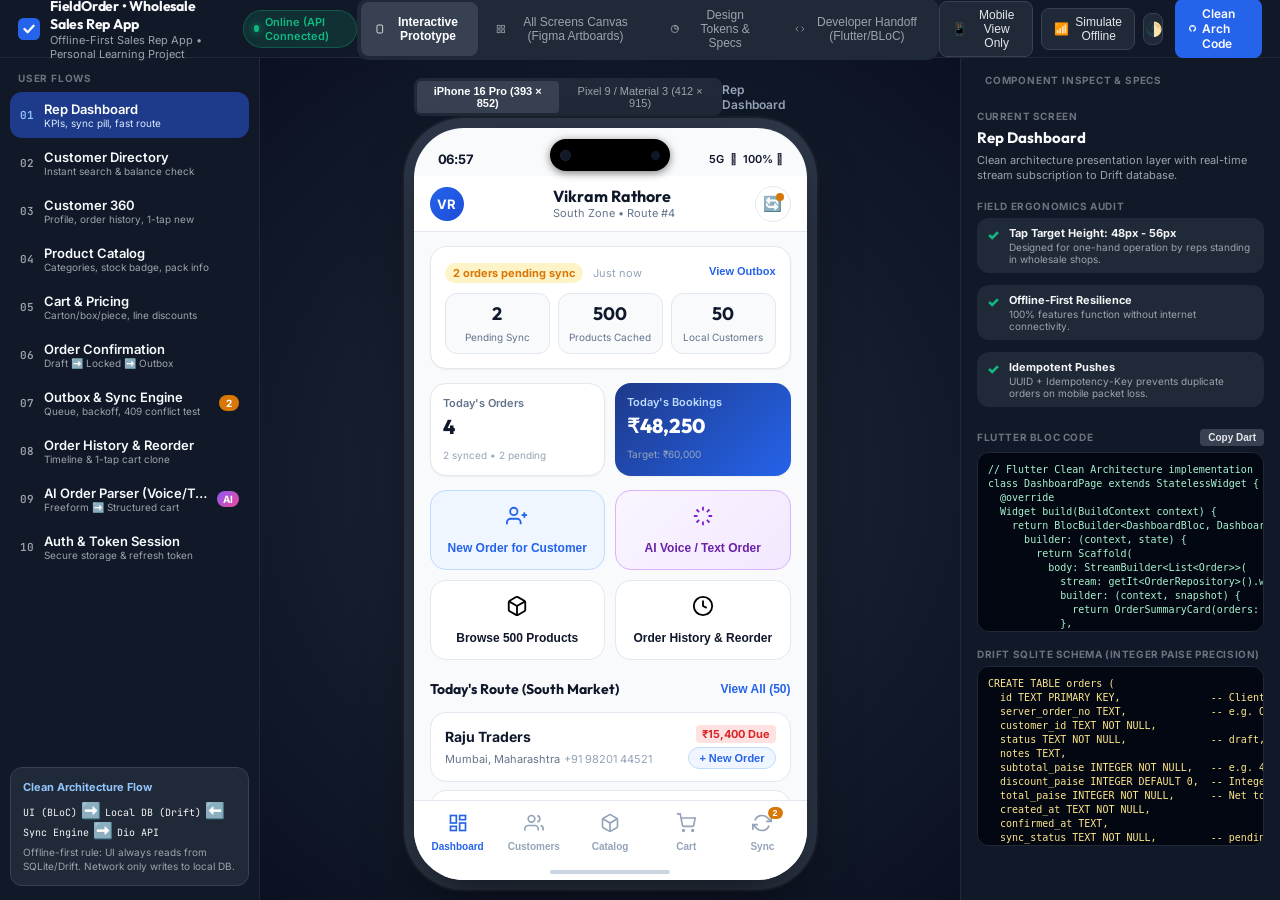
==== commit 0e8c4162: "fix: resolve review points - hide 0-badges, consistent pending count, remove external branding, 96px" ====
--- a/index.html
+++ b/index.html
@@ -3,8 +3,8 @@
 <head>
   <meta charset="UTF-8">
   <meta name="viewport" content="width=device-width, initial-scale=1.0">
-  <title>FieldOrder - Figma Design System & Interactive Prototype</title>
-  <meta name="description" content="Offline-First Sales Rep Mobile App for Wholesale Distribution. Interactive Figma Design System, Prototype Canvas, and Developer Handoff Studio.">
+  <title>FieldOrder • Offline-First Sales Rep App (Personal Project)</title>
+  <meta name="description" content="Offline-First Sales Rep Mobile App for Wholesale Distribution. Personal Learning Project with Drift SQLite Outbox, Idempotent Sync, and BLoC Architecture.">
   <!-- Google Fonts -->
   <link rel="preconnect" href="https://fonts.googleapis.com">
   <link rel="preconnect" href="https://fonts.gstatic.com" crossorigin>
@@ -24,7 +24,7 @@
         </div>
         <div class="brand-info">
           <span class="project-title">FieldOrder • Wholesale Sales Rep App</span>
-          <span class="project-subtitle">Prosessed.ai Offline-First Architecture & Design System</span>
+          <span class="project-subtitle">Offline-First Sales Rep App • Personal Learning Project</span>
         </div>
       </div>
       <div class="status-pill sync-status-pill online" id="globalNetIndicator">
@@ -55,6 +55,10 @@
 
     <div class="header-right">
       <div class="simulation-controls">
+        <button class="btn-toggle-net" id="btnOnlyPhone" title="Toggle Pure Mobile View (Hide Sidebars)">
+          <span>📱</span>
+          <span id="btnPhoneViewLabel">Mobile View Only</span>
+        </button>
         <button class="btn-toggle-net" id="btnToggleOffline" title="Toggle Offline Network Simulation">
           <span class="net-icon">📶</span>
           <span id="btnNetLabel">Simulate Offline</span>
@@ -113,7 +117,7 @@
               <span class="flow-name">Cart & Pricing</span>
               <span class="flow-desc">Carton/box/piece, line discounts</span>
             </div>
-            <span class="badge-count" id="navCartCount">0</span>
+            <span class="badge-count badge-hidden" id="navCartCount" style="display:none;"></span>
           </li>
           <li class="flow-item" data-screen="order_confirm">
             <span class="flow-num">06</span>
@@ -128,7 +132,7 @@
               <span class="flow-name">Outbox & Sync Engine</span>
               <span class="flow-desc">Queue, backoff, 409 conflict test</span>
             </div>
-            <span class="badge-count warning" id="navPendingCount">0</span>
+            <span class="badge-count warning" id="navPendingCount">2</span>
           </li>
           <li class="flow-item" data-screen="order_history">
             <span class="flow-num">08</span>
@@ -224,14 +228,14 @@
                 <div class="sync-summary-card" id="dashSyncCard">
                   <div class="sync-summary-top">
                     <div class="sync-indicator-group">
-                      <span class="sync-status-badge synced" id="dashSyncBadge">Database Synced</span>
+                      <span class="sync-status-badge pending" id="dashSyncBadge">2 orders pending sync</span>
                       <span class="sync-time-stamp" id="dashSyncTime">Just now</span>
                     </div>
                     <button class="text-btn-accent" onclick="navigateTo('sync_manager')">View Outbox</button>
                   </div>
                   <div class="sync-metric-row">
                     <div class="sync-metric">
-                      <span class="metric-val" id="kpiPendingCount">0</span>
+                      <span class="metric-val" id="kpiPendingCount">2</span>
                       <span class="metric-lbl">Pending Sync</span>
                     </div>
                     <div class="sync-metric">
@@ -250,7 +254,7 @@
                   <div class="kpi-card">
                     <span class="kpi-label">Today's Orders</span>
                     <span class="kpi-value" id="kpiTodayOrders">4</span>
-                    <span class="kpi-sub positive">↑ 2 synced to ERP</span>
+                    <span class="kpi-sub" id="kpiTodaySub">2 synced • 2 pending</span>
                   </div>
                   <div class="kpi-card accent">
                     <span class="kpi-label">Today's Bookings</span>
@@ -262,19 +266,27 @@
                 <!-- Quick Actions -->
                 <div class="quick-action-grid">
                   <button class="action-tile primary" onclick="navigateTo('customers')">
-                    <span class="tile-icon">👥</span>
+                    <span class="tile-icon">
+                      <svg width="22" height="22" viewBox="0 0 24 24" fill="none" stroke="currentColor" stroke-width="2"><path d="M16 21v-2a4 4 0 0 0-4-4H5a4 4 0 0 0-4 4v2"/><circle cx="8.5" cy="7" r="4"/><line x1="20" y1="8" x2="20" y2="14"/><line x1="23" y1="11" x2="17" y2="11"/></svg>
+                    </span>
                     <span class="tile-text">New Order for Customer</span>
                   </button>
                   <button class="action-tile ai-glow" onclick="navigateTo('ai_order')">
-                    <span class="tile-icon">✨</span>
+                    <span class="tile-icon">
+                      <svg width="22" height="22" viewBox="0 0 24 24" fill="none" stroke="currentColor" stroke-width="2"><path d="M12 2v4M12 18v4M4.93 4.93l2.83 2.83M16.24 16.24l2.83 2.83M2 12h4M18 12h4M4.93 19.07l2.83-2.83M16.24 7.76l2.83-2.83"/></svg>
+                    </span>
                     <span class="tile-text">AI Voice / Text Order</span>
                   </button>
                   <button class="action-tile" onclick="navigateTo('products')">
-                    <span class="tile-icon">📦</span>
+                    <span class="tile-icon">
+                      <svg width="22" height="22" viewBox="0 0 24 24" fill="none" stroke="currentColor" stroke-width="2"><path d="M21 16V8a2 2 0 0 0-1-1.73l-7-4a2 2 0 0 0-2 0l-7 4A2 2 0 0 0 3 8v8a2 2 0 0 0 1 1.73l7 4a2 2 0 0 0 2 0l7-4A2 2 0 0 0 21 16z"/><polyline points="3.27 6.96 12 12.01 20.73 6.96"/><line x1="12" y1="22.08" x2="12" y2="12"/></svg>
+                    </span>
                     <span class="tile-text">Browse 500 Products</span>
                   </button>
                   <button class="action-tile" onclick="navigateTo('order_history')">
-                    <span class="tile-icon">📋</span>
+                    <span class="tile-icon">
+                      <svg width="22" height="22" viewBox="0 0 24 24" fill="none" stroke="currentColor" stroke-width="2"><circle cx="12" cy="12" r="10"/><polyline points="12 6 12 12 16 14"/></svg>
+                    </span>
                     <span class="tile-text">Order History & Reorder</span>
                   </button>
                 </div>
@@ -709,29 +721,39 @@
             </div>
           </div>
 
-          <!-- Bottom Device Navigation Bar (4 Primary Tabs) -->
+          <!-- Bottom Device Navigation Bar (5 Primary Tabs) -->
           <nav class="phone-bottom-nav" id="phoneBottomNav">
             <button class="nav-item active" data-target="dashboard" onclick="navigateTo('dashboard')">
-              <span class="nav-icon">📊</span>
+              <span class="nav-icon">
+                <svg width="20" height="20" viewBox="0 0 24 24" fill="none" stroke="currentColor" stroke-width="2"><rect x="3" y="3" width="7" height="9"/><rect x="14" y="3" width="7" height="5"/><rect x="14" y="12" width="7" height="9"/><rect x="3" y="16" width="7" height="5"/></svg>
+              </span>
               <span class="nav-label">Dashboard</span>
             </button>
             <button class="nav-item" data-target="customers" onclick="navigateTo('customers')">
-              <span class="nav-icon">👥</span>
+              <span class="nav-icon">
+                <svg width="20" height="20" viewBox="0 0 24 24" fill="none" stroke="currentColor" stroke-width="2"><path d="M17 21v-2a4 4 0 0 0-4-4H5a4 4 0 0 0-4 4v2"/><circle cx="9" cy="7" r="4"/><path d="M23 21v-2a4 4 0 0 0-3-3.87"/><path d="M16 3.13a4 4 0 0 1 0 7.75"/></svg>
+              </span>
               <span class="nav-label">Customers</span>
             </button>
             <button class="nav-item" data-target="products" onclick="navigateTo('products')">
-              <span class="nav-icon">📦</span>
+              <span class="nav-icon">
+                <svg width="20" height="20" viewBox="0 0 24 24" fill="none" stroke="currentColor" stroke-width="2"><path d="M21 16V8a2 2 0 0 0-1-1.73l-7-4a2 2 0 0 0-2 0l-7 4A2 2 0 0 0 3 8v8a2 2 0 0 0 1 1.73l7 4a2 2 0 0 0 2 0l7-4A2 2 0 0 0 21 16z"/><polyline points="3.27 6.96 12 12.01 20.73 6.96"/><line x1="12" y1="22.08" x2="12" y2="12"/></svg>
+              </span>
               <span class="nav-label">Catalog</span>
             </button>
             <button class="nav-item" data-target="cart" onclick="navigateTo('cart')">
-              <span class="nav-icon">🛒</span>
+              <span class="nav-icon">
+                <svg width="20" height="20" viewBox="0 0 24 24" fill="none" stroke="currentColor" stroke-width="2"><circle cx="9" cy="21" r="1"/><circle cx="20" cy="21" r="1"/><path d="M1 1h4l2.68 13.39a2 2 0 0 0 2 1.61h9.72a2 2 0 0 0 2-1.61L23 6H6"/></svg>
+              </span>
               <span class="nav-label">Cart</span>
-              <span class="nav-badge-pill" id="navBottomCartBadge">0</span>
+              <span class="nav-badge-pill badge-hidden" id="navBottomCartBadge" style="display:none;"></span>
             </button>
             <button class="nav-item" data-target="sync_manager" onclick="navigateTo('sync_manager')">
-              <span class="nav-icon">🔄</span>
+              <span class="nav-icon">
+                <svg width="20" height="20" viewBox="0 0 24 24" fill="none" stroke="currentColor" stroke-width="2"><polyline points="23 4 23 10 17 10"/><polyline points="1 20 1 14 7 14"/><path d="M3.51 9a9 9 0 0 1 14.85-3.36L23 10M1 14l4.64 4.36A9 9 0 0 0 20.49 15"/></svg>
+              </span>
               <span class="nav-label">Sync</span>
-              <span class="nav-badge-pill warning" id="navBottomSyncBadge">0</span>
+              <span class="nav-badge-pill warning" id="navBottomSyncBadge">2</span>
             </button>
           </nav>
 
@@ -805,14 +827,21 @@
 
         <!-- Drift Database Schema for this screen -->
         <div class="prop-group">
-          <label class="prop-label">DRIFT SQLITE SCHEMA</label>
+          <label class="prop-label">DRIFT SQLITE SCHEMA (INTEGER PAISE PRECISION)</label>
           <pre class="sql-code-box"><code>CREATE TABLE orders (
-  id TEXT PRIMARY KEY,
+  id TEXT PRIMARY KEY,               -- Client UUID
+  server_order_no TEXT,              -- e.g. ORD-2026-1002
   customer_id TEXT NOT NULL,
-  status TEXT NOT NULL,
-  total REAL NOT NULL,
-  sync_status TEXT NOT NULL,
-  created_at TEXT NOT NULL
+  status TEXT NOT NULL,              -- draft, confirmed, syncing, synced, needs_review, failed
+  notes TEXT,
+  subtotal_paise INTEGER NOT NULL,   -- e.g. 480000 (= ₹4,800.00)
+  discount_paise INTEGER DEFAULT 0,  -- Integer paise eliminates float error
+  total_paise INTEGER NOT NULL,      -- Net total in paise
+  created_at TEXT NOT NULL,
+  confirmed_at TEXT,
+  sync_status TEXT NOT NULL,         -- pending, synced, failed, needs_review
+  sync_error TEXT,
+  retry_count INTEGER DEFAULT 0
 );</code></pre>
         </div>
       </aside>
--- a/styles.css
+++ b/styles.css
@@ -295,6 +295,17 @@
 #viewPrototype.active {
   display: flex;
   flex-direction: row;
+}
+
+/* Pure Mobile-Only Mode (Hides Figma Sidebars) */
+body.phone-only-mode .screen-flow-nav,
+body.phone-only-mode .figma-properties-panel {
+  display: none !important;
+}
+
+body.phone-only-mode .device-stage {
+  padding: 10px;
+  background: #0B1120;
 }
 
 .screen-flow-nav {
@@ -735,10 +746,17 @@
 .screen-scrollable {
   flex: 1;
   overflow-y: auto;
-  padding: 14px 16px 24px 16px;
+  padding: 14px 16px 96px 16px;
   display: flex;
   flex-direction: column;
   gap: 14px;
+}
+
+/* Hide 0 / Empty Badges */
+.badge-hidden,
+.badge-count:empty,
+.nav-badge-pill:empty {
+  display: none !important;
 }
 
 /* Rep Dashboard Specifics */
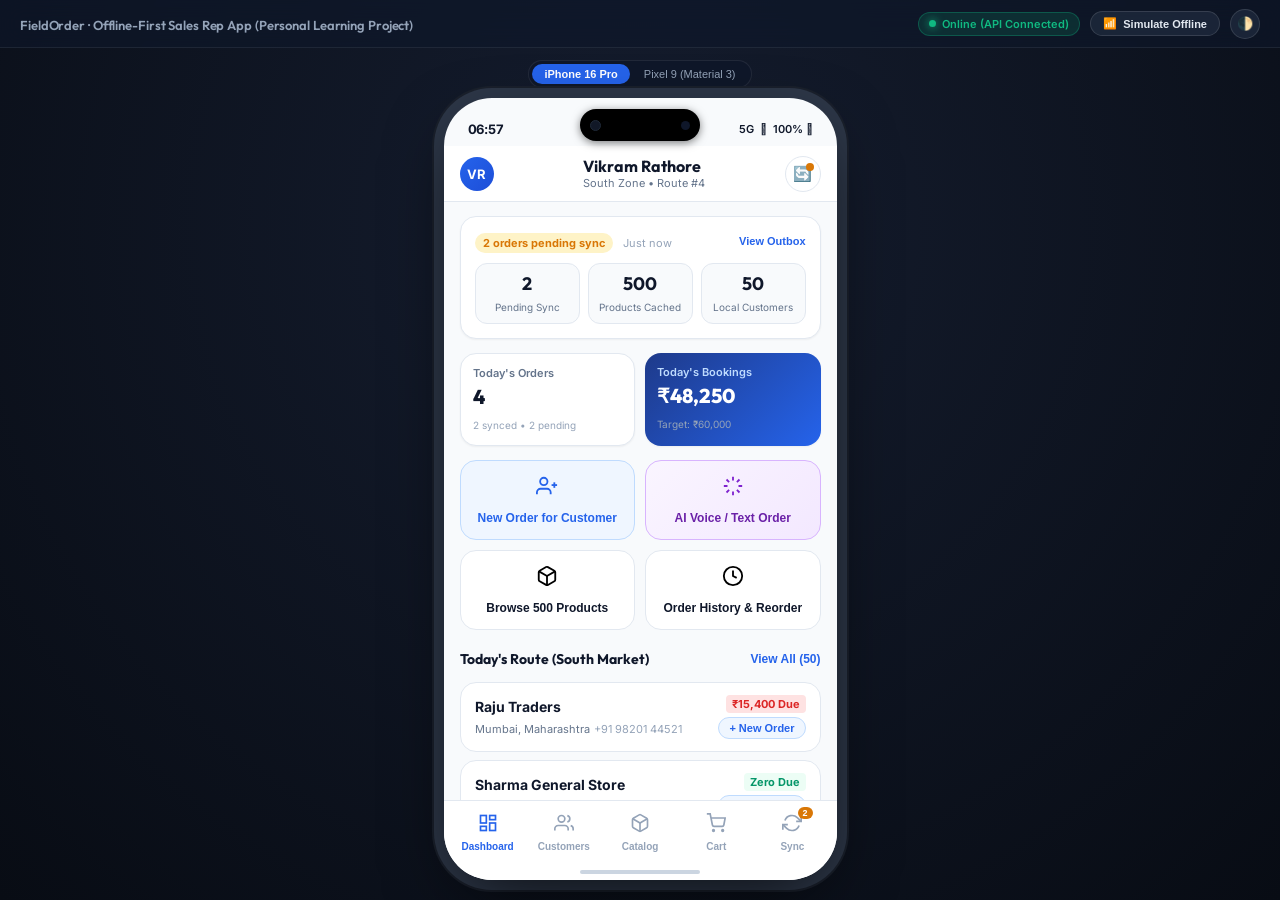
==== commit 7ad21d8b: "feat(prototype): convert FieldOrder prototype to clean centered phone showcase" ====
--- a/index.html
+++ b/index.html
@@ -3,7 +3,7 @@
 <head>
   <meta charset="UTF-8">
   <meta name="viewport" content="width=device-width, initial-scale=1.0">
-  <title>FieldOrder • Offline-First Sales Rep App (Personal Project)</title>
+  <title>FieldOrder · Offline-First Sales Rep App (Personal Learning Project)</title>
   <meta name="description" content="Offline-First Sales Rep Mobile App for Wholesale Distribution. Personal Learning Project with Drift SQLite Outbox, Idempotent Sync, and BLoC Architecture.">
   <!-- Google Fonts -->
   <link rel="preconnect" href="https://fonts.googleapis.com">
@@ -11,1112 +11,619 @@
   <link href="https://fonts.googleapis.com/css2?family=Inter:wght@300;400;500;600;700;800&family=JetBrains+Mono:wght@400;500;600&family=Outfit:wght@500;600;700;800&display=swap" rel="stylesheet">
   <link rel="stylesheet" href="styles.css">
 </head>
-<body class="figma-workspace">
-  <!-- Top Application Bar (Figma Style) -->
-  <header class="figma-header">
-    <div class="header-left">
-      <div class="figma-brand">
-        <div class="brand-icon">
-          <svg width="22" height="22" viewBox="0 0 24 24" fill="none">
-            <rect width="24" height="24" rx="6" fill="#2563EB"/>
-            <path d="M7 12L10.5 15.5L17 8.5" stroke="white" stroke-width="2.5" stroke-linecap="round" stroke-linejoin="round"/>
-          </svg>
-        </div>
-        <div class="brand-info">
-          <span class="project-title">FieldOrder • Wholesale Sales Rep App</span>
-          <span class="project-subtitle">Offline-First Sales Rep App • Personal Learning Project</span>
-        </div>
-      </div>
+<body class="clean-demo-body">
+  <!-- Minimal Header Bar -->
+  <header class="demo-header">
+    <div class="header-brand-title">
+      <span class="project-title">FieldOrder · Offline-First Sales Rep App (Personal Learning Project)</span>
+    </div>
+
+    <!-- Small Floating Controls (Top-Right) -->
+    <div class="header-floating-controls">
       <div class="status-pill sync-status-pill online" id="globalNetIndicator">
         <span class="pulse-dot"></span>
         <span id="globalNetLabel">Online (API Connected)</span>
       </div>
-    </div>
-
-    <!-- Mode Selector Tabs -->
-    <nav class="figma-tabs" role="tablist">
-      <button class="tab-btn active" data-tab="prototype" role="tab" id="tabPrototype">
-        <svg width="16" height="16" viewBox="0 0 24 24" fill="none" stroke="currentColor" stroke-width="2"><rect x="5" y="2" width="14" height="20" rx="3"/><line x1="12" y1="18" x2="12" y2="18"/></svg>
-        Interactive Prototype
+      <button class="btn-control" id="btnToggleOffline" title="Toggle Offline Network Simulation">
+        <span class="net-icon">📶</span>
+        <span id="btnNetLabel">Simulate Offline</span>
       </button>
-      <button class="tab-btn" data-tab="canvas" role="tab" id="tabCanvas">
-        <svg width="16" height="16" viewBox="0 0 24 24" fill="none" stroke="currentColor" stroke-width="2"><rect x="3" y="3" width="7" height="7"/><rect x="14" y="3" width="7" height="7"/><rect x="14" y="14" width="7" height="7"/><rect x="3" y="14" width="7" height="7"/></svg>
-        All Screens Canvas (Figma Artboards)
+      <button class="btn-control-icon" id="btnThemeToggle" title="Toggle Light/Dark Theme">
+        🌓
       </button>
-      <button class="tab-btn" data-tab="tokens" role="tab" id="tabTokens">
-        <svg width="16" height="16" viewBox="0 0 24 24" fill="none" stroke="currentColor" stroke-width="2"><circle cx="12" cy="12" r="9"/><path d="M12 3a9 9 0 0 1 9 9h-9z"/></svg>
-        Design Tokens & Specs
-      </button>
-      <button class="tab-btn" data-tab="inspect" role="tab" id="tabInspect">
-        <svg width="16" height="16" viewBox="0 0 24 24" fill="none" stroke="currentColor" stroke-width="2"><polyline points="16 18 22 12 16 6"/><polyline points="8 6 2 12 8 18"/></svg>
-        Developer Handoff (Flutter/BLoC)
-      </button>
-    </nav>
-
-    <div class="header-right">
-      <div class="simulation-controls">
-        <button class="btn-toggle-net" id="btnOnlyPhone" title="Toggle Pure Mobile View (Hide Sidebars)">
-          <span>📱</span>
-          <span id="btnPhoneViewLabel">Mobile View Only</span>
-        </button>
-        <button class="btn-toggle-net" id="btnToggleOffline" title="Toggle Offline Network Simulation">
-          <span class="net-icon">📶</span>
-          <span id="btnNetLabel">Simulate Offline</span>
-        </button>
-        <button class="btn-icon" id="btnThemeToggle" title="Toggle Light/Dark Theme">
-          🌓
-        </button>
-      </div>
-      <a href="#github-repo" class="btn-primary-action" id="btnOpenDocs">
-        <svg width="15" height="15" viewBox="0 0 24 24" fill="currentColor"><path d="M12 0C5.37 0 0 5.37 0 12c0 5.31 3.435 9.795 8.205 11.385.6.105.825-.255.825-.57 0-.285-.015-1.23-.015-2.235-3.015.555-3.795-.735-4.035-1.41-.135-.345-.72-1.41-1.23-1.695-.42-.225-1.02-.78-.015-.795.945-.015 1.62.87 1.845 1.23 1.08 1.815 2.805 1.305 3.495.99.105-.78.42-1.305.765-1.605-2.67-.3-5.46-1.335-5.46-5.925 0-1.305.465-2.385 1.23-3.225-.12-.3-.54-1.53.12-3.18 0 0 1.005-.315 3.3 1.23.96-.27 1.98-.405 3-.405s2.04.135 3 .405c2.295-1.56 3.3-1.23 3.3-1.23.66 1.65.24 2.88.12 3.18.765.84 1.23 1.905 1.23 3.225 0 4.605-2.805 5.625-5.475 5.925.435.375.81 1.095.81 2.22 0 1.605-.015 2.895-.015 3.3 0 .315.225.69.825.57A12.02 12.02 0 0024 12c0-6.63-5.37-12-12-12z"/></svg>
-        Clean Arch Code
-      </a>
     </div>
   </header>
 
-  <!-- Main Figma Work Area -->
-  <main class="figma-body">
-
-    <!-- VIEW 1: INTERACTIVE PROTOTYPE (Single Device with full state & flows) -->
-    <section class="figma-view active" id="viewPrototype">
-      <!-- Prototype Sidebar / Screen Selector -->
-      <aside class="screen-flow-nav">
-        <div class="sidebar-section-title">USER FLOWS</div>
-        <ul class="flow-list">
-          <li class="flow-item active" data-screen="dashboard">
-            <span class="flow-num">01</span>
-            <div class="flow-info">
-              <span class="flow-name">Rep Dashboard</span>
-              <span class="flow-desc">KPIs, sync pill, fast route</span>
-            </div>
-          </li>
-          <li class="flow-item" data-screen="customers">
-            <span class="flow-num">02</span>
-            <div class="flow-info">
-              <span class="flow-name">Customer Directory</span>
-              <span class="flow-desc">Instant search & balance check</span>
-            </div>
-          </li>
-          <li class="flow-item" data-screen="customer_detail">
-            <span class="flow-num">03</span>
-            <div class="flow-info">
-              <span class="flow-name">Customer 360</span>
-              <span class="flow-desc">Profile, order history, 1-tap new</span>
-            </div>
-          </li>
-          <li class="flow-item" data-screen="products">
-            <span class="flow-num">04</span>
-            <div class="flow-info">
-              <span class="flow-name">Product Catalog</span>
-              <span class="flow-desc">Categories, stock badge, pack info</span>
-            </div>
-          </li>
-          <li class="flow-item" data-screen="cart">
-            <span class="flow-num">05</span>
-            <div class="flow-info">
-              <span class="flow-name">Cart & Pricing</span>
-              <span class="flow-desc">Carton/box/piece, line discounts</span>
-            </div>
-            <span class="badge-count badge-hidden" id="navCartCount" style="display:none;"></span>
-          </li>
-          <li class="flow-item" data-screen="order_confirm">
-            <span class="flow-num">06</span>
-            <div class="flow-info">
-              <span class="flow-name">Order Confirmation</span>
-              <span class="flow-desc">Draft ➡️ Locked ➡️ Outbox</span>
-            </div>
-          </li>
-          <li class="flow-item" data-screen="sync_manager">
-            <span class="flow-num">07</span>
-            <div class="flow-info">
-              <span class="flow-name">Outbox & Sync Engine</span>
-              <span class="flow-desc">Queue, backoff, 409 conflict test</span>
-            </div>
-            <span class="badge-count warning" id="navPendingCount">2</span>
-          </li>
-          <li class="flow-item" data-screen="order_history">
-            <span class="flow-num">08</span>
-            <div class="flow-info">
-              <span class="flow-name">Order History & Reorder</span>
-              <span class="flow-desc">Timeline & 1-tap cart clone</span>
-            </div>
-          </li>
-          <li class="flow-item" data-screen="ai_order">
-            <span class="flow-num">09</span>
-            <div class="flow-info">
-              <span class="flow-name">AI Order Parser (Voice/Text)</span>
-              <span class="flow-desc">Freeform ➡️ Structured cart</span>
-            </div>
-            <span class="sparkle-tag">AI</span>
-          </li>
-          <li class="flow-item" data-screen="login">
-            <span class="flow-num">10</span>
-            <div class="flow-info">
-              <span class="flow-name">Auth & Token Session</span>
-              <span class="flow-desc">Secure storage & refresh token</span>
-            </div>
-          </li>
-        </ul>
-
-        <div class="sidebar-meta-card">
-          <div class="meta-title">Clean Architecture Flow</div>
-          <div class="meta-diagram">
-            <code>UI (BLoC)</code> ➡️ <code>Local DB (Drift)</code> ⬅️ <code>Sync Engine</code> ➡️ <code>Dio API</code>
-          </div>
-          <p class="meta-note">Offline-first rule: UI always reads from SQLite/Drift. Network only writes to local DB.</p>
-        </div>
-      </aside>
-
-      <!-- Center Device Stage -->
-      <div class="device-stage">
-        <!-- Device Top Toolbar -->
-        <div class="stage-toolbar">
-          <div class="device-selector">
-            <button class="device-btn active" data-device="iphone">iPhone 16 Pro (393 × 852)</button>
-            <button class="device-btn" data-device="pixel">Pixel 9 / Material 3 (412 × 915)</button>
-          </div>
-          <div class="stage-zoom">
-            <span id="currentScreenTitle">Rep Dashboard</span>
-          </div>
-        </div>
-
-        <!-- Phone Frame -->
-        <div class="device-frame iphone-16" id="deviceFrame">
-          <!-- Hardware Elements -->
-          <div class="dynamic-island">
-            <div class="island-camera"></div>
-            <div class="island-sensor"></div>
-          </div>
-
-          <!-- Phone Status Bar -->
-          <div class="phone-status-bar">
-            <span class="status-time" id="statusTime">09:41</span>
-            <div class="status-icons">
-              <span class="status-net" id="phoneNetIcon">5G</span>
-              <span class="status-wifi">􀙇</span>
-              <span class="status-battery">100% 􀛨</span>
-            </div>
-          </div>
-
-          <!-- Offline Global Warning Banner -->
-          <div class="offline-global-banner hidden" id="offlineBanner">
-            <div class="banner-content">
-              <span class="banner-icon">⚠️</span>
-              <span class="banner-text">Working Offline — Orders queued in local outbox</span>
-            </div>
-            <button class="btn-banner-sync" id="btnSyncBanner">Sync Now</button>
-          </div>
-
-          <!-- Device App Body (Screen Swapper) -->
-          <div class="app-screen-container" id="screenContainer">
-            <!-- Screen 1: Dashboard -->
-            <div class="app-screen active" id="screen-dashboard">
-              <div class="screen-appbar">
-                <div class="rep-avatar">VR</div>
-                <div class="appbar-title">
-                  <h2>Vikram Rathore</h2>
-                  <span class="rep-badge">South Zone • Route #4</span>
-                </div>
-                <button class="icon-btn-round" id="btnQuickSync" title="Sync Status">
-                  <span class="sync-icon-rotate">🔄</span>
-                  <span class="pill-dot warning" id="dashSyncDot"></span>
+  <!-- Main Phone Stage (Horizontally & Vertically Centred) -->
+  <main class="phone-stage">
+    <!-- Small Device Switcher Above Phone -->
+    <div class="device-switch-bar">
+      <div class="device-selector">
+        <button class="device-btn active" data-device="iphone">iPhone 16 Pro</button>
+        <button class="device-btn" data-device="pixel">Pixel 9 (Material 3)</button>
+      </div>
+    </div>
+
+    <!-- Phone Frame -->
+    <div class="device-frame iphone-16" id="deviceFrame">
+      <!-- Hardware Elements -->
+      <div class="dynamic-island">
+        <div class="island-camera"></div>
+        <div class="island-sensor"></div>
+      </div>
+
+      <!-- Phone Status Bar -->
+      <div class="phone-status-bar">
+        <span class="status-time" id="statusTime">09:41</span>
+        <div class="status-icons">
+          <span class="status-net" id="phoneNetIcon">5G</span>
+          <span class="status-wifi">􀙇</span>
+          <span class="status-battery">100% 􀛨</span>
+        </div>
+      </div>
+
+      <!-- Offline Global Warning Banner -->
+      <div class="offline-global-banner hidden" id="offlineBanner">
+        <div class="banner-content">
+          <span class="banner-icon">⚠️</span>
+          <span class="banner-text">Working Offline — Orders queued in local outbox</span>
+        </div>
+        <button class="btn-banner-sync" id="btnSyncBanner">Sync Now</button>
+      </div>
+
+      <!-- Device App Body (Screen Swapper) -->
+      <div class="app-screen-container" id="screenContainer">
+        <!-- Screen 1: Dashboard -->
+        <div class="app-screen active" id="screen-dashboard">
+          <div class="screen-appbar">
+            <div class="rep-avatar" onclick="navigateTo('login')" title="Account / Switch Rep" style="cursor:pointer;">VR</div>
+            <div class="appbar-title">
+              <h2>Vikram Rathore</h2>
+              <span class="rep-badge">South Zone • Route #4</span>
+            </div>
+            <button class="icon-btn-round" id="btnQuickSync" onclick="navigateTo('sync_manager')" title="Sync Status">
+              <span class="sync-icon-rotate">🔄</span>
+              <span class="pill-dot warning" id="dashSyncDot"></span>
+            </button>
+          </div>
+
+          <div class="screen-scrollable">
+            <!-- Sync Health Card -->
+            <div class="sync-summary-card" id="dashSyncCard">
+              <div class="sync-summary-top">
+                <div class="sync-indicator-group">
+                  <span class="sync-status-badge pending" id="dashSyncBadge">2 orders pending sync</span>
+                  <span class="sync-time-stamp" id="dashSyncTime">Just now</span>
+                </div>
+                <button class="text-btn-accent" onclick="navigateTo('sync_manager')">View Outbox</button>
+              </div>
+              <div class="sync-metric-row">
+                <div class="sync-metric">
+                  <span class="metric-val" id="kpiPendingCount">2</span>
+                  <span class="metric-lbl">Pending Sync</span>
+                </div>
+                <div class="sync-metric">
+                  <span class="metric-val">500</span>
+                  <span class="metric-lbl">Products Cached</span>
+                </div>
+                <div class="sync-metric">
+                  <span class="metric-val">50</span>
+                  <span class="metric-lbl">Local Customers</span>
+                </div>
+              </div>
+            </div>
+
+            <!-- Daily Performance -->
+            <div class="kpi-grid">
+              <div class="kpi-card">
+                <span class="kpi-label">Today's Orders</span>
+                <span class="kpi-value" id="kpiTodayOrders">4</span>
+                <span class="kpi-sub" id="kpiTodaySub">2 synced • 2 pending</span>
+              </div>
+              <div class="kpi-card accent">
+                <span class="kpi-label">Today's Bookings</span>
+                <span class="kpi-value" id="kpiTodayRevenue">₹48,250</span>
+                <span class="kpi-sub">Target: ₹60,000</span>
+              </div>
+            </div>
+
+            <!-- Quick Actions -->
+            <div class="quick-action-grid">
+              <button class="action-tile primary" onclick="navigateTo('customers')">
+                <span class="tile-icon">
+                  <svg width="22" height="22" viewBox="0 0 24 24" fill="none" stroke="currentColor" stroke-width="2"><path d="M16 21v-2a4 4 0 0 0-4-4H5a4 4 0 0 0-4 4v2"/><circle cx="8.5" cy="7" r="4"/><line x1="20" y1="8" x2="20" y2="14"/><line x1="23" y1="11" x2="17" y2="11"/></svg>
+                </span>
+                <span class="tile-text">New Order for Customer</span>
+              </button>
+              <button class="action-tile ai-glow" onclick="navigateTo('ai_order')">
+                <span class="tile-icon">
+                  <svg width="22" height="22" viewBox="0 0 24 24" fill="none" stroke="currentColor" stroke-width="2"><path d="M12 2v4M12 18v4M4.93 4.93l2.83 2.83M16.24 16.24l2.83 2.83M2 12h4M18 12h4M4.93 19.07l2.83-2.83M16.24 7.76l2.83-2.83"/></svg>
+                </span>
+                <span class="tile-text">AI Voice / Text Order</span>
+              </button>
+              <button class="action-tile" onclick="navigateTo('products')">
+                <span class="tile-icon">
+                  <svg width="22" height="22" viewBox="0 0 24 24" fill="none" stroke="currentColor" stroke-width="2"><path d="M21 16V8a2 2 0 0 0-1-1.73l-7-4a2 2 0 0 0-2 0l-7 4A2 2 0 0 0 3 8v8a2 2 0 0 0 1 1.73l7 4a2 2 0 0 0 2 0l7-4A2 2 0 0 0 21 16z"/><polyline points="3.27 6.96 12 12.01 20.73 6.96"/><line x1="12" y1="22.08" x2="12" y2="12"/></svg>
+                </span>
+                <span class="tile-text">Browse 500 Products</span>
+              </button>
+              <button class="action-tile" onclick="navigateTo('order_history')">
+                <span class="tile-icon">
+                  <svg width="22" height="22" viewBox="0 0 24 24" fill="none" stroke="currentColor" stroke-width="2"><circle cx="12" cy="12" r="10"/><polyline points="12 6 12 12 16 14"/></svg>
+                </span>
+                <span class="tile-text">Order History & Reorder</span>
+              </button>
+            </div>
+
+            <!-- Today's Route Shops -->
+            <div class="section-header-row">
+              <h3 class="section-title">Today's Route (South Market)</h3>
+              <button class="link-btn" onclick="navigateTo('customers')">View All (50)</button>
+            </div>
+            <div class="compact-customer-list" id="dashRecentCustomers">
+              <!-- Populated dynamically -->
+            </div>
+          </div>
+        </div>
+
+        <!-- Screen 2: Customers List -->
+        <div class="app-screen" id="screen-customers">
+          <div class="screen-appbar">
+            <button class="back-btn" onclick="navigateTo('dashboard')">←</button>
+            <div class="appbar-title">
+              <h2>Wholesale Customers</h2>
+              <span class="sub-text">50 Local Offline Accounts</span>
+            </div>
+            <button class="icon-btn-round" id="btnAddCustomerBtn" title="Add Customer">+</button>
+          </div>
+
+          <!-- Search Bar (<3s responsive filter) -->
+          <div class="search-bar-wrap">
+            <div class="search-input-box">
+              <span class="search-icon">🔍</span>
+              <input type="text" id="customerSearchInput" placeholder="Search customer, phone, or market..." autocomplete="off">
+              <button class="clear-btn hidden" id="clearCustomerSearch">✕</button>
+            </div>
+          </div>
+
+          <!-- City / Filter Chips -->
+          <div class="filter-chips-scroller" id="customerCityChips">
+            <button class="chip active" data-city="all">All Cities</button>
+            <button class="chip" data-city="Mumbai">Mumbai</button>
+            <button class="chip" data-city="Pune">Pune</button>
+            <button class="chip" data-city="Bengaluru">Bengaluru</button>
+            <button class="chip" data-city="Ahmedabad">Ahmedabad</button>
+            <button class="chip" data-city="Delhi">Delhi</button>
+          </div>
+
+          <div class="screen-scrollable">
+            <div class="customer-cards-list" id="customerCardsContainer">
+              <!-- Rendered dynamically -->
+            </div>
+          </div>
+        </div>
+
+        <!-- Screen 3: Customer Detail (360) -->
+        <div class="app-screen" id="screen-customer_detail">
+          <div class="screen-appbar">
+            <button class="back-btn" onclick="navigateTo('customers')">←</button>
+            <div class="appbar-title">
+              <h2 id="cdName">Raju Traders</h2>
+              <span class="sub-text" id="cdId">cus_101</span>
+            </div>
+            <button class="icon-btn-round" title="Edit Customer" id="btnEditCust">✎</button>
+          </div>
+
+          <div class="screen-scrollable">
+            <div class="customer-hero-card">
+              <div class="hero-header">
+                <div>
+                  <h3 class="hero-cust-name" id="cdHeroName">Raju Traders</h3>
+                  <p class="hero-cust-address" id="cdHeroAddress">Shop #45, Main Market, Road No 3, Mumbai</p>
+                  <p class="hero-cust-phone" id="cdHeroPhone">+91 98201 44521</p>
+                </div>
+                <span class="status-pill green">Verified Account</span>
+              </div>
+
+              <div class="credit-metric-box">
+                <div class="credit-item">
+                  <span class="metric-label">Outstanding Balance</span>
+                  <span class="credit-amount danger" id="cdBalance">₹15,400</span>
+                </div>
+                <div class="credit-item">
+                  <span class="metric-label">Last Order Date</span>
+                  <span class="credit-amount" id="cdLastOrder">2 days ago</span>
+                </div>
+              </div>
+
+              <div class="hero-cta-row">
+                <button class="btn-primary-large" id="btnStartOrderForCust">
+                  🛒 Start New Order for this Shop
                 </button>
               </div>
-
-              <div class="screen-scrollable">
-                <!-- Sync Health Card -->
-                <div class="sync-summary-card" id="dashSyncCard">
-                  <div class="sync-summary-top">
-                    <div class="sync-indicator-group">
-                      <span class="sync-status-badge pending" id="dashSyncBadge">2 orders pending sync</span>
-                      <span class="sync-time-stamp" id="dashSyncTime">Just now</span>
-                    </div>
-                    <button class="text-btn-accent" onclick="navigateTo('sync_manager')">View Outbox</button>
-                  </div>
-                  <div class="sync-metric-row">
-                    <div class="sync-metric">
-                      <span class="metric-val" id="kpiPendingCount">2</span>
-                      <span class="metric-lbl">Pending Sync</span>
-                    </div>
-                    <div class="sync-metric">
-                      <span class="metric-val">500</span>
-                      <span class="metric-lbl">Products Cached</span>
-                    </div>
-                    <div class="sync-metric">
-                      <span class="metric-val">50</span>
-                      <span class="metric-lbl">Local Customers</span>
-                    </div>
-                  </div>
-                </div>
-
-                <!-- Daily Performance -->
-                <div class="kpi-grid">
-                  <div class="kpi-card">
-                    <span class="kpi-label">Today's Orders</span>
-                    <span class="kpi-value" id="kpiTodayOrders">4</span>
-                    <span class="kpi-sub" id="kpiTodaySub">2 synced • 2 pending</span>
-                  </div>
-                  <div class="kpi-card accent">
-                    <span class="kpi-label">Today's Bookings</span>
-                    <span class="kpi-value" id="kpiTodayRevenue">₹48,250</span>
-                    <span class="kpi-sub">Target: ₹60,000</span>
-                  </div>
-                </div>
-
-                <!-- Quick Actions -->
-                <div class="quick-action-grid">
-                  <button class="action-tile primary" onclick="navigateTo('customers')">
-                    <span class="tile-icon">
-                      <svg width="22" height="22" viewBox="0 0 24 24" fill="none" stroke="currentColor" stroke-width="2"><path d="M16 21v-2a4 4 0 0 0-4-4H5a4 4 0 0 0-4 4v2"/><circle cx="8.5" cy="7" r="4"/><line x1="20" y1="8" x2="20" y2="14"/><line x1="23" y1="11" x2="17" y2="11"/></svg>
-                    </span>
-                    <span class="tile-text">New Order for Customer</span>
-                  </button>
-                  <button class="action-tile ai-glow" onclick="navigateTo('ai_order')">
-                    <span class="tile-icon">
-                      <svg width="22" height="22" viewBox="0 0 24 24" fill="none" stroke="currentColor" stroke-width="2"><path d="M12 2v4M12 18v4M4.93 4.93l2.83 2.83M16.24 16.24l2.83 2.83M2 12h4M18 12h4M4.93 19.07l2.83-2.83M16.24 7.76l2.83-2.83"/></svg>
-                    </span>
-                    <span class="tile-text">AI Voice / Text Order</span>
-                  </button>
-                  <button class="action-tile" onclick="navigateTo('products')">
-                    <span class="tile-icon">
-                      <svg width="22" height="22" viewBox="0 0 24 24" fill="none" stroke="currentColor" stroke-width="2"><path d="M21 16V8a2 2 0 0 0-1-1.73l-7-4a2 2 0 0 0-2 0l-7 4A2 2 0 0 0 3 8v8a2 2 0 0 0 1 1.73l7 4a2 2 0 0 0 2 0l7-4A2 2 0 0 0 21 16z"/><polyline points="3.27 6.96 12 12.01 20.73 6.96"/><line x1="12" y1="22.08" x2="12" y2="12"/></svg>
-                    </span>
-                    <span class="tile-text">Browse 500 Products</span>
-                  </button>
-                  <button class="action-tile" onclick="navigateTo('order_history')">
-                    <span class="tile-icon">
-                      <svg width="22" height="22" viewBox="0 0 24 24" fill="none" stroke="currentColor" stroke-width="2"><circle cx="12" cy="12" r="10"/><polyline points="12 6 12 12 16 14"/></svg>
-                    </span>
-                    <span class="tile-text">Order History & Reorder</span>
-                  </button>
-                </div>
-
-                <!-- Today's Route Shops -->
-                <div class="section-header-row">
-                  <h3 class="section-title">Today's Route (South Market)</h3>
-                  <button class="link-btn" onclick="navigateTo('customers')">View All (50)</button>
-                </div>
-                <div class="compact-customer-list" id="dashRecentCustomers">
-                  <!-- Populated dynamically -->
-                </div>
-              </div>
-            </div>
-
-            <!-- Screen 2: Customers List -->
-            <div class="app-screen" id="screen-customers">
-              <div class="screen-appbar">
-                <button class="back-btn" onclick="navigateTo('dashboard')">←</button>
-                <div class="appbar-title">
-                  <h2>Wholesale Customers</h2>
-                  <span class="sub-text">50 Local Offline Accounts</span>
-                </div>
-                <button class="icon-btn-round" id="btnAddCustomerBtn" title="Add Customer">+</button>
-              </div>
-
-              <!-- Search Bar (<3s responsive filter) -->
-              <div class="search-bar-wrap">
-                <div class="search-input-box">
-                  <span class="search-icon">🔍</span>
-                  <input type="text" id="customerSearchInput" placeholder="Search customer, phone, or market..." autocomplete="off">
-                  <button class="clear-btn hidden" id="clearCustomerSearch">✕</button>
-                </div>
-              </div>
-
-              <!-- City / Filter Chips -->
-              <div class="filter-chips-scroller" id="customerCityChips">
-                <button class="chip active" data-city="all">All Cities</button>
-                <button class="chip" data-city="Mumbai">Mumbai</button>
-                <button class="chip" data-city="Pune">Pune</button>
-                <button class="chip" data-city="Bengaluru">Bengaluru</button>
-                <button class="chip" data-city="Ahmedabad">Ahmedabad</button>
-                <button class="chip" data-city="Delhi">Delhi</button>
-              </div>
-
-              <div class="screen-scrollable">
-                <div class="customer-cards-list" id="customerCardsContainer">
-                  <!-- Rendered dynamically -->
-                </div>
-              </div>
-            </div>
-
-            <!-- Screen 3: Customer Detail (360) -->
-            <div class="app-screen" id="screen-customer_detail">
-              <div class="screen-appbar">
-                <button class="back-btn" onclick="navigateTo('customers')">←</button>
-                <div class="appbar-title">
-                  <h2 id="cdName">Raju Traders</h2>
-                  <span class="sub-text" id="cdId">cus_101</span>
-                </div>
-                <button class="icon-btn-round" title="Edit Customer" id="btnEditCust">✎</button>
-              </div>
-
-              <div class="screen-scrollable">
-                <div class="customer-hero-card">
-                  <div class="hero-header">
-                    <div>
-                      <h3 class="hero-cust-name" id="cdHeroName">Raju Traders</h3>
-                      <p class="hero-cust-address" id="cdHeroAddress">Shop #45, Main Market, Road No 3, Mumbai</p>
-                      <p class="hero-cust-phone" id="cdHeroPhone">+91 98201 44521</p>
-                    </div>
-                    <span class="status-pill green">Verified Account</span>
-                  </div>
-
-                  <div class="credit-metric-box">
-                    <div class="credit-item">
-                      <span class="metric-label">Outstanding Balance</span>
-                      <span class="credit-amount danger" id="cdBalance">₹15,400</span>
-                    </div>
-                    <div class="credit-item">
-                      <span class="metric-label">Last Order Date</span>
-                      <span class="credit-amount" id="cdLastOrder">2 days ago</span>
-                    </div>
-                  </div>
-
-                  <div class="hero-cta-row">
-                    <button class="btn-primary-large" id="btnStartOrderForCust">
-                      🛒 Start New Order for this Shop
-                    </button>
-                  </div>
-                </div>
-
-                <div class="section-header-row">
-                  <h3 class="section-title">Past Orders for this Shop</h3>
-                </div>
-                <div class="customer-orders-timeline" id="cdPastOrders">
-                  <!-- Populated dynamically -->
-                </div>
-              </div>
-            </div>
-
-            <!-- Screen 4: Product Catalog / Picker -->
-            <div class="app-screen" id="screen-products">
-              <div class="screen-appbar">
-                <button class="back-btn" onclick="navigateTo('dashboard')">←</button>
-                <div class="appbar-title">
-                  <h2>Product Catalog</h2>
-                  <span class="sub-text" id="catalogForCustomerText">All 500 Offline SKUs</span>
-                </div>
-                <button class="cart-appbar-btn" onclick="navigateTo('cart')">
-                  🛒 <span class="cart-pill-count" id="catalogCartPill">0</span>
+            </div>
+
+            <div class="section-header-row">
+              <h3 class="section-title">Past Orders for this Shop</h3>
+            </div>
+            <div class="customer-orders-timeline" id="cdPastOrders">
+              <!-- Populated dynamically -->
+            </div>
+          </div>
+        </div>
+
+        <!-- Screen 4: Product Catalog / Picker -->
+        <div class="app-screen" id="screen-products">
+          <div class="screen-appbar">
+            <button class="back-btn" onclick="navigateTo('dashboard')">←</button>
+            <div class="appbar-title">
+              <h2>Product Catalog</h2>
+              <span class="sub-text" id="catalogForCustomerText">All 500 Offline SKUs</span>
+            </div>
+            <button class="cart-appbar-btn" onclick="navigateTo('cart')">
+              🛒 <span class="cart-pill-count" id="catalogCartPill"></span>
+            </button>
+          </div>
+
+          <!-- Product Search -->
+          <div class="search-bar-wrap">
+            <div class="search-input-box">
+              <span class="search-icon">🔍</span>
+              <input type="text" id="productSearchInput" placeholder="Search by name, SKU, or barcode..." autocomplete="off">
+              <button class="clear-btn hidden" id="clearProductSearch">✕</button>
+            </div>
+          </div>
+
+          <!-- Category Chips -->
+          <div class="filter-chips-scroller" id="productCategoryChips">
+            <button class="chip active" data-category="all">All (500)</button>
+            <button class="chip" data-category="Packaged Foods">Packaged Foods</button>
+            <button class="chip" data-category="Beverages">Beverages</button>
+            <button class="chip" data-category="Biscuits & Snacks">Biscuits & Snacks</button>
+            <button class="chip" data-category="Staples & Grains">Staples & Grains</button>
+            <button class="chip" data-category="Personal Care">Personal Care</button>
+            <button class="chip" data-category="Household & Cleaners">Household</button>
+          </div>
+
+          <div class="screen-scrollable">
+            <div class="products-grid-list" id="productsListContainer">
+              <!-- Populated dynamically -->
+            </div>
+          </div>
+
+          <!-- Floating Bottom Cart Bar -->
+          <div class="bottom-floating-cart-bar hidden" id="floatingCartBar">
+            <div class="bar-summary">
+              <span class="bar-count" id="floatingItemsCount">0 items</span>
+              <span class="bar-total" id="floatingTotalAmount">₹0.00</span>
+            </div>
+            <button class="btn-checkout-jump" onclick="navigateTo('cart')">
+              View Cart & Pricing →
+            </button>
+          </div>
+        </div>
+
+        <!-- Screen 5: Cart & Order Pricing Engine -->
+        <div class="app-screen" id="screen-cart">
+          <div class="screen-appbar">
+            <button class="back-btn" onclick="navigateTo('products')">←</button>
+            <div class="appbar-title">
+              <h2>Review Cart & Pricing</h2>
+              <span class="sub-text" id="cartCustomerSub">Customer: Raju Traders</span>
+            </div>
+            <button class="icon-btn-round" title="Clear Cart" id="btnClearCart">🗑</button>
+          </div>
+
+          <div class="screen-scrollable">
+            <!-- Cart Lines List -->
+            <div class="cart-items-wrapper" id="cartItemsList">
+              <!-- Populated dynamically -->
+            </div>
+
+            <!-- Order Notes & Delivery Date -->
+            <div class="order-notes-box">
+              <label for="orderNotesInput">Delivery Instructions / Rep Notes</label>
+              <textarea id="orderNotesInput" rows="2" placeholder="e.g. Deliver Tuesday before 11 AM, invoice copy required"></textarea>
+            </div>
+
+            <!-- Price Breakdown Card -->
+            <div class="pricing-summary-card">
+              <h4 class="card-heading">Price Breakdown</h4>
+              <div class="price-row">
+                <span>Gross Subtotal</span>
+                <span id="priceSubtotal">₹0.00</span>
+              </div>
+              <div class="price-row green">
+                <span>Discounts & Promotions</span>
+                <span id="priceDiscount">-₹0.00</span>
+              </div>
+              <div class="price-row">
+                <span>Tax / GST (Included)</span>
+                <span id="priceGst">₹0.00</span>
+              </div>
+              <div class="price-divider"></div>
+              <div class="price-row total-row">
+                <span>Net Total Payable</span>
+                <span class="grand-total" id="priceGrandTotal">₹0.00</span>
+              </div>
+            </div>
+
+            <!-- Action Button -->
+            <div class="cart-action-section">
+              <button class="btn-confirm-order" id="btnSubmitOrderAction">
+                Confirm Order & Queue to Outbox 🔒
+              </button>
+              <p class="offline-guarantee-note">
+                ⚡ Guaranteed offline write: Saved to SQLite & Outbox in 1 transaction.
+              </p>
+            </div>
+          </div>
+        </div>
+
+        <!-- Screen 6: Order Confirmation & Lock State -->
+        <div class="app-screen" id="screen-order_confirm">
+          <div class="screen-scrollable text-center">
+            <div class="confirm-celebration">
+              <div class="celebration-icon">✓</div>
+              <h2 class="confirm-title">Order Confirmed & Locked!</h2>
+              <p class="confirm-subtitle" id="confirmStatusText">Queued in Outbox for Auto-Sync</p>
+            </div>
+
+            <div class="order-ticket-card">
+              <div class="ticket-header">
+                <span class="ticket-id" id="confirmOrderId">ORD-UUID-7718</span>
+                <span class="status-pill pending" id="confirmSyncPill">Pending Sync</span>
+              </div>
+              <div class="ticket-divider"></div>
+              <div class="ticket-details">
+                <div class="td-row">
+                  <span class="lbl">Customer</span>
+                  <span class="val" id="confirmCustomer">Raju Traders</span>
+                </div>
+                <div class="td-row">
+                  <span class="lbl">Total Items</span>
+                  <span class="val" id="confirmLinesCount">2 Products</span>
+                </div>
+                <div class="td-row">
+                  <span class="lbl">Total Payable</span>
+                  <span class="val highlight" id="confirmTotalAmount">₹7,000.00</span>
+                </div>
+                <div class="td-row">
+                  <span class="lbl">Idempotency Key</span>
+                  <span class="val mono" id="confirmIdempotencyKey">idemp_665a...</span>
+                </div>
+              </div>
+            </div>
+
+            <!-- Sync Action Buttons -->
+            <div class="confirm-actions">
+              <button class="btn-primary-large" onclick="triggerImmediateSync()">
+                ⚡ Test Sync to Server Now
+              </button>
+              <button class="btn-secondary-large" onclick="navigateTo('dashboard')">
+                Back to Dashboard
+              </button>
+              <button class="btn-outline-large" onclick="navigateTo('order_history')">
+                View in Order History
+              </button>
+            </div>
+          </div>
+        </div>
+
+        <!-- Screen 7: Outbox & Sync Manager -->
+        <div class="app-screen" id="screen-sync_manager">
+          <div class="screen-appbar">
+            <button class="back-btn" onclick="navigateTo('dashboard')">←</button>
+            <div class="appbar-title">
+              <h2>Sync Engine & Outbox</h2>
+              <span class="sub-text">Local-First Queue Manager</span>
+            </div>
+            <button class="icon-btn-round" onclick="triggerImmediateSync()" title="Run Sync Engine">⟳</button>
+          </div>
+
+          <div class="screen-scrollable">
+            <!-- Sync Engine Status Banner -->
+            <div class="sync-engine-banner">
+              <div class="banner-status-circle active"></div>
+              <div class="banner-status-info">
+                <h4 id="syncEngineStateTitle">Sync Engine Active</h4>
+                <p id="syncEngineStateDesc">Next scheduled WorkManager sync in 12m</p>
+              </div>
+              <button class="btn-sync-action" id="btnManualSyncNow" onclick="triggerImmediateSync()">
+                Sync Now
+              </button>
+            </div>
+
+            <!-- Simulation Controls Card -->
+            <div class="sim-control-box">
+              <h4 class="box-title">Engine Testing Scenarios</h4>
+              <div class="sim-buttons-grid">
+                <button class="btn-sim" id="simToggleNetBtn" onclick="toggleNetwork()">
+                  Toggle Offline / Online
                 </button>
-              </div>
-
-              <!-- Product Search -->
-              <div class="search-bar-wrap">
-                <div class="search-input-box">
-                  <span class="search-icon">🔍</span>
-                  <input type="text" id="productSearchInput" placeholder="Search by name, SKU, or barcode..." autocomplete="off">
-                  <button class="clear-btn hidden" id="clearProductSearch">✕</button>
-                </div>
-              </div>
-
-              <!-- Category Chips -->
-              <div class="filter-chips-scroller" id="productCategoryChips">
-                <button class="chip active" data-category="all">All (500)</button>
-                <button class="chip" data-category="Packaged Foods">Packaged Foods</button>
-                <button class="chip" data-category="Beverages">Beverages</button>
-                <button class="chip" data-category="Biscuits & Snacks">Biscuits & Snacks</button>
-                <button class="chip" data-category="Staples & Grains">Staples & Grains</button>
-                <button class="chip" data-category="Personal Care">Personal Care</button>
-                <button class="chip" data-category="Household & Cleaners">Household</button>
-              </div>
-
-              <div class="screen-scrollable">
-                <div class="products-grid-list" id="productsListContainer">
-                  <!-- Populated dynamically -->
-                </div>
-              </div>
-
-              <!-- Floating Bottom Cart Bar -->
-              <div class="bottom-floating-cart-bar hidden" id="floatingCartBar">
-                <div class="bar-summary">
-                  <span class="bar-count" id="floatingItemsCount">0 items</span>
-                  <span class="bar-total" id="floatingTotalAmount">₹0.00</span>
-                </div>
-                <button class="btn-checkout-jump" onclick="navigateTo('cart')">
-                  View Cart & Pricing →
+                <button class="btn-sim" onclick="simulate409Conflict()">
+                  Simulate 409 Stock Conflict
                 </button>
-              </div>
-            </div>
-
-            <!-- Screen 5: Cart & Order Pricing Engine -->
-            <div class="app-screen" id="screen-cart">
-              <div class="screen-appbar">
-                <button class="back-btn" onclick="navigateTo('products')">←</button>
-                <div class="appbar-title">
-                  <h2>Review Cart & Pricing</h2>
-                  <span class="sub-text" id="cartCustomerSub">Customer: Raju Traders</span>
-                </div>
-                <button class="icon-btn-round" title="Clear Cart" id="btnClearCart">🗑</button>
-              </div>
-
-              <div class="screen-scrollable">
-                <!-- Cart Lines List -->
-                <div class="cart-items-wrapper" id="cartItemsList">
-                  <!-- Populated dynamically -->
-                </div>
-
-                <!-- Order Notes & Delivery Date -->
-                <div class="order-notes-box">
-                  <label for="orderNotesInput">Delivery Instructions / Rep Notes</label>
-                  <textarea id="orderNotesInput" rows="2" placeholder="e.g. Deliver Tuesday before 11 AM, invoice copy required"></textarea>
-                </div>
-
-                <!-- Price Breakdown Card -->
-                <div class="pricing-summary-card">
-                  <h4 class="card-heading">Price Breakdown</h4>
-                  <div class="price-row">
-                    <span>Gross Subtotal</span>
-                    <span id="priceSubtotal">₹0.00</span>
-                  </div>
-                  <div class="price-row green">
-                    <span>Discounts & Promotions</span>
-                    <span id="priceDiscount">-₹0.00</span>
-                  </div>
-                  <div class="price-row">
-                    <span>Tax / GST (Included)</span>
-                    <span id="priceGst">₹0.00</span>
-                  </div>
-                  <div class="price-divider"></div>
-                  <div class="price-row total-row">
-                    <span>Net Total Payable</span>
-                    <span class="grand-total" id="priceGrandTotal">₹0.00</span>
-                  </div>
-                </div>
-
-                <!-- Action Button -->
-                <div class="cart-action-section">
-                  <button class="btn-confirm-order" id="btnSubmitOrderAction">
-                    Confirm Order & Queue to Outbox 🔒
-                  </button>
-                  <p class="offline-guarantee-note">
-                    ⚡ Guaranteed offline write: Saved to SQLite & Outbox in 1 transaction.
-                  </p>
-                </div>
-              </div>
-            </div>
-
-            <!-- Screen 6: Order Confirmation & Lock State -->
-            <div class="app-screen" id="screen-order_confirm">
-              <div class="screen-scrollable text-center">
-                <div class="confirm-celebration">
-                  <div class="celebration-icon">✓</div>
-                  <h2 class="confirm-title">Order Confirmed & Locked!</h2>
-                  <p class="confirm-subtitle" id="confirmStatusText">Queued in Outbox for Auto-Sync</p>
-                </div>
-
-                <div class="order-ticket-card">
-                  <div class="ticket-header">
-                    <span class="ticket-id" id="confirmOrderId">ORD-UUID-7718</span>
-                    <span class="status-pill pending" id="confirmSyncPill">Pending Sync</span>
-                  </div>
-                  <div class="ticket-divider"></div>
-                  <div class="ticket-details">
-                    <div class="td-row">
-                      <span class="lbl">Customer</span>
-                      <span class="val" id="confirmCustomer">Raju Traders</span>
-                    </div>
-                    <div class="td-row">
-                      <span class="lbl">Total Items</span>
-                      <span class="val" id="confirmLinesCount">2 Products</span>
-                    </div>
-                    <div class="td-row">
-                      <span class="lbl">Total Payable</span>
-                      <span class="val highlight" id="confirmTotalAmount">₹7,000.00</span>
-                    </div>
-                    <div class="td-row">
-                      <span class="lbl">Idempotency Key</span>
-                      <span class="val mono" id="confirmIdempotencyKey">idemp_665a...</span>
-                    </div>
-                  </div>
-                </div>
-
-                <!-- Sync Action Buttons -->
-                <div class="confirm-actions">
-                  <button class="btn-primary-large" onclick="triggerImmediateSync()">
-                    ⚡ Test Sync to Server Now
-                  </button>
-                  <button class="btn-secondary-large" onclick="navigateTo('dashboard')">
-                    Back to Dashboard
-                  </button>
-                  <button class="btn-outline-large" onclick="navigateTo('order_history')">
-                    View in Order History
-                  </button>
-                </div>
-              </div>
-            </div>
-
-            <!-- Screen 7: Outbox & Sync Manager -->
-            <div class="app-screen" id="screen-sync_manager">
-              <div class="screen-appbar">
-                <button class="back-btn" onclick="navigateTo('dashboard')">←</button>
-                <div class="appbar-title">
-                  <h2>Sync Engine & Outbox</h2>
-                  <span class="sub-text">Local-First Queue Manager</span>
-                </div>
-                <button class="icon-btn-round" onclick="triggerImmediateSync()" title="Run Sync Engine">⟳</button>
-              </div>
-
-              <div class="screen-scrollable">
-                <!-- Sync Engine Status Banner -->
-                <div class="sync-engine-banner">
-                  <div class="banner-status-circle active"></div>
-                  <div class="banner-status-info">
-                    <h4 id="syncEngineStateTitle">Sync Engine Idle (Connected)</h4>
-                    <p id="syncEngineStateDesc">Next scheduled WorkManager sync in 12m</p>
-                  </div>
-                  <button class="btn-sync-action" id="btnManualSyncNow" onclick="triggerImmediateSync()">
-                    Sync Now
-                  </button>
-                </div>
-
-                <!-- Simulation Controls Card -->
-                <div class="sim-control-box">
-                  <h4 class="box-title">Engine Testing Scenarios</h4>
-                  <div class="sim-buttons-grid">
-                    <button class="btn-sim" id="simToggleNetBtn" onclick="toggleNetwork()">
-                      Toggle Offline / Online
-                    </button>
-                    <button class="btn-sim" onclick="simulate409Conflict()">
-                      Simulate 409 Stock Conflict
-                    </button>
-                    <button class="btn-sim" onclick="simulate500Error()">
-                      Simulate 500 Network Backoff
-                    </button>
-                  </div>
-                </div>
-
-                <!-- Outbox Queue Items -->
-                <div class="section-header-row">
-                  <h3 class="section-title">Transactional Outbox Queue (<span id="outboxCount">0</span>)</h3>
-                  <span class="caption">Idempotent Pushes</span>
-                </div>
-
-                <div class="outbox-cards-list" id="outboxContainer">
-                  <!-- Populated dynamically -->
-                </div>
-              </div>
-            </div>
-
-            <!-- Screen 8: Order History & 1-Tap Reorder -->
-            <div class="app-screen" id="screen-order_history">
-              <div class="screen-appbar">
-                <button class="back-btn" onclick="navigateTo('dashboard')">←</button>
-                <div class="appbar-title">
-                  <h2>Order History</h2>
-                  <span class="sub-text">Past Bookings & 1-Tap Reorder</span>
-                </div>
-              </div>
-
-              <!-- Filter Tabs -->
-              <div class="filter-chips-scroller" id="historyFilterTabs">
-                <button class="chip active" data-filter="all">All Orders</button>
-                <button class="chip" data-filter="synced">Synced (ERP)</button>
-                <button class="chip" data-filter="pending">Pending Outbox</button>
-                <button class="chip" data-filter="needs_review">Needs Review (409)</button>
-              </div>
-
-              <div class="screen-scrollable">
-                <div class="history-cards-list" id="orderHistoryList">
-                  <!-- Populated dynamically -->
-                </div>
-              </div>
-            </div>
-
-            <!-- Screen 9: AI Order Entry Assistant -->
-            <div class="app-screen" id="screen-ai_order">
-              <div class="screen-appbar">
-                <button class="back-btn" onclick="navigateTo('dashboard')">←</button>
-                <div class="appbar-title">
-                  <h2>AI Free-Text Order</h2>
-                  <span class="sub-text">Prosessed NLP Engine</span>
-                </div>
-                <span class="sparkle-tag">LLM Proxy</span>
-              </div>
-
-              <div class="screen-scrollable">
-                <div class="ai-input-card">
-                  <div class="ai-card-header">
-                    <span class="ai-sparkle-icon">✨</span>
-                    <div>
-                      <h4 class="ai-box-heading">Type or Dictate Wholesale Order</h4>
-                      <p class="ai-box-sub">Enter customer name, quantities and products in plain English or Hinglish.</p>
-                    </div>
-                  </div>
-
-                  <textarea id="aiOrderTextInput" rows="4" placeholder="e.g. 10 cartons Maggi and 5 boxes Parle-G for Raju Traders"></textarea>
-
-                  <div class="sample-prompts-row">
-                    <span class="prompts-label">Try sample:</span>
-                    <button class="prompt-pill" onclick="setAiPrompt('10 cartons Maggi and 5 boxes Parle-G for Raju Traders')">Maggi & Parle-G</button>
-                    <button class="prompt-pill" onclick="setAiPrompt('20 cartons Tata Tea Gold, 15 boxes Fortune Sunlite Oil for Sharma General Store')">Tea & Oil</button>
-                    <button class="prompt-pill" onclick="setAiPrompt('50 cartons Colgate Strong Teeth for Lakshmi Super Bazaar')">Colgate 50ctn</button>
-                  </div>
-
-                  <button class="btn-primary-large" id="btnParseAiOrder" onclick="runAiOrderParse()">
-                    ⚡ Parse Free-Text into Structured Cart
-                  </button>
-                </div>
-
-                <!-- AI Parsed Result Review Section -->
-                <div class="ai-result-section hidden" id="aiResultSection">
-                  <div class="section-header-row">
-                    <h3 class="section-title">Parsed Cart Review</h3>
-                    <span class="confidence-tag">Human-In-The-Loop</span>
-                  </div>
-
-                  <div class="parsed-customer-card">
-                    <span class="lbl">Detected Customer:</span>
-                    <span class="val" id="aiCustomerMatch">Raju Traders</span>
-                  </div>
-
-                  <div class="parsed-lines-list" id="aiParsedLines">
-                    <!-- Populated dynamically -->
-                  </div>
-
-                  <div class="ai-actions-row">
-                    <button class="btn-primary-large" id="btnAcceptAiCart" onclick="acceptAiOrderToCart()">
-                      Confirm & Load into Cart 🛒
-                    </button>
-                  </div>
-                </div>
-              </div>
-            </div>
-
-            <!-- Screen 10: Auth / Login -->
-            <div class="app-screen" id="screen-login">
-              <div class="screen-scrollable">
-                <div class="login-brand-header">
-                  <div class="login-logo-box">FO</div>
-                  <h2>FieldOrder</h2>
-                  <p>Enterprise Wholesale Sales Rep Portal</p>
-                </div>
-
-                <div class="login-card">
-                  <div class="form-group">
-                    <label>Sales Rep Email</label>
-                    <input type="email" id="loginEmail" value="rep@fieldorder.com" placeholder="rep@fieldorder.com">
-                  </div>
-                  <div class="form-group">
-                    <label>Password</label>
-                    <input type="password" id="loginPassword" value="password123" placeholder="••••••••">
-                  </div>
-
-                  <div class="remember-row">
-                    <label class="checkbox-label">
-                      <input type="checkbox" checked id="rememberRepSession">
-                      <span>Remember on this device (Secure Storage)</span>
-                    </label>
-                  </div>
-
-                  <button class="btn-primary-large" id="btnLoginSubmit" onclick="performLogin()">
-                    Sign In to FieldOrder
-                  </button>
-
-                  <div class="security-badge-row">
-                    <span>🔒 flutter_secure_storage + Dio Refresh Interceptor</span>
-                  </div>
-                </div>
-              </div>
-            </div>
-          </div>
-
-          <!-- Bottom Device Navigation Bar (5 Primary Tabs) -->
-          <nav class="phone-bottom-nav" id="phoneBottomNav">
-            <button class="nav-item active" data-target="dashboard" onclick="navigateTo('dashboard')">
-              <span class="nav-icon">
-                <svg width="20" height="20" viewBox="0 0 24 24" fill="none" stroke="currentColor" stroke-width="2"><rect x="3" y="3" width="7" height="9"/><rect x="14" y="3" width="7" height="5"/><rect x="14" y="12" width="7" height="9"/><rect x="3" y="16" width="7" height="5"/></svg>
-              </span>
-              <span class="nav-label">Dashboard</span>
-            </button>
-            <button class="nav-item" data-target="customers" onclick="navigateTo('customers')">
-              <span class="nav-icon">
-                <svg width="20" height="20" viewBox="0 0 24 24" fill="none" stroke="currentColor" stroke-width="2"><path d="M17 21v-2a4 4 0 0 0-4-4H5a4 4 0 0 0-4 4v2"/><circle cx="9" cy="7" r="4"/><path d="M23 21v-2a4 4 0 0 0-3-3.87"/><path d="M16 3.13a4 4 0 0 1 0 7.75"/></svg>
-              </span>
-              <span class="nav-label">Customers</span>
-            </button>
-            <button class="nav-item" data-target="products" onclick="navigateTo('products')">
-              <span class="nav-icon">
-                <svg width="20" height="20" viewBox="0 0 24 24" fill="none" stroke="currentColor" stroke-width="2"><path d="M21 16V8a2 2 0 0 0-1-1.73l-7-4a2 2 0 0 0-2 0l-7 4A2 2 0 0 0 3 8v8a2 2 0 0 0 1 1.73l7 4a2 2 0 0 0 2 0l7-4A2 2 0 0 0 21 16z"/><polyline points="3.27 6.96 12 12.01 20.73 6.96"/><line x1="12" y1="22.08" x2="12" y2="12"/></svg>
-              </span>
-              <span class="nav-label">Catalog</span>
-            </button>
-            <button class="nav-item" data-target="cart" onclick="navigateTo('cart')">
-              <span class="nav-icon">
-                <svg width="20" height="20" viewBox="0 0 24 24" fill="none" stroke="currentColor" stroke-width="2"><circle cx="9" cy="21" r="1"/><circle cx="20" cy="21" r="1"/><path d="M1 1h4l2.68 13.39a2 2 0 0 0 2 1.61h9.72a2 2 0 0 0 2-1.61L23 6H6"/></svg>
-              </span>
-              <span class="nav-label">Cart</span>
-              <span class="nav-badge-pill badge-hidden" id="navBottomCartBadge" style="display:none;"></span>
-            </button>
-            <button class="nav-item" data-target="sync_manager" onclick="navigateTo('sync_manager')">
-              <span class="nav-icon">
-                <svg width="20" height="20" viewBox="0 0 24 24" fill="none" stroke="currentColor" stroke-width="2"><polyline points="23 4 23 10 17 10"/><polyline points="1 20 1 14 7 14"/><path d="M3.51 9a9 9 0 0 1 14.85-3.36L23 10M1 14l4.64 4.36A9 9 0 0 0 20.49 15"/></svg>
-              </span>
-              <span class="nav-label">Sync</span>
-              <span class="nav-badge-pill warning" id="navBottomSyncBadge">2</span>
-            </button>
-          </nav>
-
-          <!-- iOS Home Indicator -->
-          <div class="phone-home-indicator"></div>
-        </div>
-      </div>
-
-      <!-- Right Properties & Inspection Panel -->
-      <aside class="figma-properties-panel">
-        <div class="panel-section-title">COMPONENT INSPECT & SPECS</div>
-
-        <!-- Selected Screen Details -->
-        <div class="prop-group">
-          <label class="prop-label">CURRENT SCREEN</label>
-          <div class="prop-val-highlight" id="inspectScreenName">Rep Dashboard</div>
-          <div class="prop-desc" id="inspectScreenDesc">Clean architecture presentation layer with real-time stream subscription to Drift database.</div>
-        </div>
-
-        <!-- Ergonomic / Tap Target Specs -->
-        <div class="prop-group">
-          <label class="prop-label">FIELD ERGONOMICS AUDIT</label>
-          <div class="audit-item pass">
-            <span class="audit-icon">✓</span>
-            <div>
-              <strong>Tap Target Height: 48px - 56px</strong>
-              <p>Designed for one-hand operation by reps standing in wholesale shops.</p>
-            </div>
-          </div>
-          <div class="audit-item pass">
-            <span class="audit-icon">✓</span>
-            <div>
-              <strong>Offline-First Resilience</strong>
-              <p>100% features function without internet connectivity.</p>
-            </div>
-          </div>
-          <div class="audit-item pass">
-            <span class="audit-icon">✓</span>
-            <div>
-              <strong>Idempotent Pushes</strong>
-              <p>UUID + Idempotency-Key prevents duplicate orders on mobile packet loss.</p>
-            </div>
-          </div>
-        </div>
-
-        <!-- Flutter Clean Arch Widget Snippet -->
-        <div class="prop-group">
-          <div class="code-header">
-            <label class="prop-label">FLUTTER BLOC CODE</label>
-            <button class="copy-snippet-btn" onclick="copyFlutterSnippet()">Copy Dart</button>
-          </div>
-          <pre class="dart-code-box" id="dartCodePreview"><code>// Flutter Clean Architecture implementation
-class DashboardPage extends StatelessWidget {
-  @override
-  Widget build(BuildContext context) {
-    return BlocBuilder&lt;DashboardBloc, DashboardState&gt;(
-      builder: (context, state) {
-        return Scaffold(
-          body: StreamBuilder&lt;List&lt;Order&gt;&gt;(
-            stream: getIt&lt;OrderRepository&gt;().watchTodayOrders(),
-            builder: (context, snapshot) {
-              return OrderSummaryCard(orders: snapshot.data ?? []);
-            },
-          ),
-        );
-      },
-    );
-  }
-}</code></pre>
-        </div>
-
-        <!-- Drift Database Schema for this screen -->
-        <div class="prop-group">
-          <label class="prop-label">DRIFT SQLITE SCHEMA (INTEGER PAISE PRECISION)</label>
-          <pre class="sql-code-box"><code>CREATE TABLE orders (
-  id TEXT PRIMARY KEY,               -- Client UUID
-  server_order_no TEXT,              -- e.g. ORD-2026-1002
-  customer_id TEXT NOT NULL,
-  status TEXT NOT NULL,              -- draft, confirmed, syncing, synced, needs_review, failed
-  notes TEXT,
-  subtotal_paise INTEGER NOT NULL,   -- e.g. 480000 (= ₹4,800.00)
-  discount_paise INTEGER DEFAULT 0,  -- Integer paise eliminates float error
-  total_paise INTEGER NOT NULL,      -- Net total in paise
-  created_at TEXT NOT NULL,
-  confirmed_at TEXT,
-  sync_status TEXT NOT NULL,         -- pending, synced, failed, needs_review
-  sync_error TEXT,
-  retry_count INTEGER DEFAULT 0
-);</code></pre>
-        </div>
-      </aside>
-    </section>
-
-    <!-- VIEW 2: ALL SCREENS FIGMA CANVAS (Artboards side-by-side) -->
-    <section class="figma-view" id="viewCanvas">
-      <div class="artboards-canvas-header">
-        <h2>FieldOrder Complete Screen Flow (10 Artboards)</h2>
-        <p>Material 3 Design System • 8pt Grid • High-Fidelity Wholesale ERP Mobile Design</p>
-      </div>
-
-      <div class="artboards-grid">
-        <!-- Card 1 -->
-        <div class="artboard-card" onclick="jumpToScreen('dashboard')">
-          <div class="artboard-title-bar">01 • Rep Dashboard & KPIs</div>
-          <div class="artboard-mini-screen">
-            <div class="mini-kpi">₹48,250 Today</div>
-            <div class="mini-btn">New Order</div>
-            <div class="mini-sync-status">🟢 Synced</div>
-          </div>
-          <div class="artboard-caption">DashboardBloc • Drift Stream</div>
-        </div>
-
-        <!-- Card 2 -->
-        <div class="artboard-card" onclick="jumpToScreen('customers')">
-          <div class="artboard-title-bar">02 • Customer Directory</div>
-          <div class="artboard-mini-screen">
-            <div class="mini-search">🔍 Search &lt;3s...</div>
-            <div class="mini-list-item">Raju Traders • ₹15,400</div>
-            <div class="mini-list-item">Sharma General • ₹0</div>
-          </div>
-          <div class="artboard-caption">CustomerListBloc • Indexed DB</div>
-        </div>
-
-        <!-- Card 3 -->
-        <div class="artboard-card" onclick="jumpToScreen('customer_detail')">
-          <div class="artboard-title-bar">03 • Customer 360 View</div>
-          <div class="artboard-mini-screen">
-            <div class="mini-hero">Raju Traders (Mumbai)</div>
-            <div class="mini-btn-full">🛒 Start New Order</div>
-          </div>
-          <div class="artboard-caption">CustomerDetailCubit</div>
-        </div>
-
-        <!-- Card 4 -->
-        <div class="artboard-card" onclick="jumpToScreen('products')">
-          <div class="artboard-title-bar">04 • 500 Product Catalog</div>
-          <div class="artboard-mini-screen">
-            <div class="mini-chips">Maggi • Parle • Tata</div>
-            <div class="mini-p-card">Maggi 70g [Carton/Box/Pcs]</div>
-          </div>
-          <div class="artboard-caption">ProductListBloc • Debounced 300ms</div>
-        </div>
-
-        <!-- Card 5 -->
-        <div class="artboard-card" onclick="jumpToScreen('cart')">
-          <div class="artboard-title-bar">05 • Cart & Pricing Engine</div>
-          <div class="artboard-mini-screen">
-            <div class="mini-cart-line">10 Cartons × ₹480 = ₹4,800</div>
-            <div class="mini-total">Net Total: ₹7,000</div>
-          </div>
-          <div class="artboard-caption">CartBloc • Multi-unit calculation</div>
-        </div>
-
-        <!-- Card 6 -->
-        <div class="artboard-card" onclick="jumpToScreen('order_confirm')">
-          <div class="artboard-title-bar">06 • Order Confirmation & Lock</div>
-          <div class="artboard-mini-screen">
-            <div class="mini-check">✓ Confirmed</div>
-            <div class="mini-mono">ORD-UUID-7718</div>
-          </div>
-          <div class="artboard-caption">OrderSubmitCubit • Transactional Outbox</div>
-        </div>
-
-        <!-- Card 7 -->
-        <div class="artboard-card" onclick="jumpToScreen('sync_manager')">
-          <div class="artboard-title-bar">07 • Outbox Sync Engine</div>
-          <div class="artboard-mini-screen">
-            <div class="mini-outbox-pill">Exponential Backoff (30s)</div>
-            <div class="mini-btn">Retry 409 Conflict</div>
-          </div>
-          <div class="artboard-caption">SyncEngine • WorkManager Background</div>
-        </div>
-
-        <!-- Card 8 -->
-        <div class="artboard-card" onclick="jumpToScreen('order_history')">
-          <div class="artboard-title-bar">08 • Order History & Reorder</div>
-          <div class="artboard-mini-screen">
-            <div class="mini-history-item">#1001 • ₹7,000 [Reorder ⟳]</div>
-          </div>
-          <div class="artboard-caption">OrderHistoryBloc • 1-Tap Re-pricing</div>
-        </div>
-
-        <!-- Card 9 -->
-        <div class="artboard-card" onclick="jumpToScreen('ai_order')">
-          <div class="artboard-title-bar">09 • AI Free-Text Parser</div>
-          <div class="artboard-mini-screen">
-            <div class="mini-ai">"10 ctn Maggi, 5 bx Parle-G"</div>
-            <div class="mini-tag">Confidence 94%</div>
-          </div>
-          <div class="artboard-caption">AiOrderCubit • Backend Proxy</div>
-        </div>
-
-        <!-- Card 10 -->
-        <div class="artboard-card" onclick="jumpToScreen('login')">
-          <div class="artboard-title-bar">10 • Auth & Token Session</div>
-          <div class="artboard-mini-screen">
-            <div class="mini-auth">rep@fieldorder.com</div>
-          </div>
-          <div class="artboard-caption">AuthBloc • Secure Storage</div>
-        </div>
-      </div>
-    </section>
-
-    <!-- VIEW 3: DESIGN SYSTEM TOKENS & SPECS -->
-    <section class="figma-view" id="viewTokens">
-      <div class="tokens-container">
-        <h2>FieldOrder Design System & Tokens</h2>
-        <p class="tokens-intro">Curated Material 3 Design Tokens optimized for wholesale field sales representatives.</p>
-
-        <!-- Color Tokens Palette -->
-        <div class="token-category">
-          <h3>1. Semantic Color Tokens</h3>
-          <div class="color-swatches-grid">
-            <div class="swatch-card" style="--c: #2563EB;">
-              <div class="swatch-preview"></div>
-              <div class="swatch-meta">
-                <span class="token-name">color.primary.brand</span>
-                <span class="token-hex">#2563EB</span>
-                <span class="token-role">Brand Primary, Main CTA</span>
-              </div>
-            </div>
-            <div class="swatch-card" style="--c: #1E3A8A;">
-              <div class="swatch-preview"></div>
-              <div class="swatch-meta">
-                <span class="token-name">color.primary.navy</span>
-                <span class="token-hex">#1E3A8A</span>
-                <span class="token-role">Enterprise Dark, App Bars</span>
-              </div>
-            </div>
-            <div class="swatch-card" style="--c: #059669;">
-              <div class="swatch-preview"></div>
-              <div class="swatch-meta">
-                <span class="token-name">color.status.synced</span>
-                <span class="token-hex">#059669</span>
-                <span class="token-role">Online, Synced, In-Stock</span>
-              </div>
-            </div>
-            <div class="swatch-card" style="--c: #D97706;">
-              <div class="swatch-preview"></div>
-              <div class="swatch-meta">
-                <span class="token-name">color.status.pending</span>
-                <span class="token-hex">#D97706</span>
-                <span class="token-role">Outbox Pending, Low Stock</span>
-              </div>
-            </div>
-            <div class="swatch-card" style="--c: #DC2626;">
-              <div class="swatch-preview"></div>
-              <div class="swatch-meta">
-                <span class="token-name">color.status.conflict</span>
-                <span class="token-hex">#DC2626</span>
-                <span class="token-role">409 Conflict, Overdue Balance</span>
-              </div>
-            </div>
-            <div class="swatch-card" style="--c: #0F172A;">
-              <div class="swatch-preview"></div>
-              <div class="swatch-meta">
-                <span class="token-name">color.surface.dark</span>
-                <span class="token-hex">#0F172A</span>
-                <span class="token-role">Background, Dark Mode Cards</span>
-              </div>
-            </div>
-          </div>
-        </div>
-
-        <!-- Typography Hierarchy -->
-        <div class="token-category">
-          <h3>2. Typography Scale (Inter & Outfit)</h3>
-          <div class="typography-table">
-            <div class="typo-row">
-              <span class="typo-role">Display Large</span>
-              <span class="typo-sample font-display">FieldOrder 28px Outfit SemiBold</span>
-              <span class="typo-spec">28px / 36px • 600</span>
-            </div>
-            <div class="typo-row">
-              <span class="typo-role">Headline Medium</span>
-              <span class="typo-sample font-head">Customer 360 & Directory</span>
-              <span class="typo-spec">20px / 28px • 600</span>
-            </div>
-            <div class="typo-row">
-              <span class="typo-role">Body Regular</span>
-              <span class="typo-sample">Maggi 2-Minute Noodles 70g (Pack of 12)</span>
-              <span class="typo-spec">14px / 20px • 400</span>
-            </div>
-            <div class="typo-row">
-              <span class="typo-role">Monospace ID</span>
-              <span class="typo-sample font-mono">ORD-2026-1001 • idemp_8f91</span>
-              <span class="typo-spec">12px / 16px • 500</span>
-            </div>
-          </div>
-        </div>
-
-        <!-- Touch Target Guidelines -->
-        <div class="token-category">
-          <h3>3. Wholesale Rep Field Ergonomics Guideline</h3>
-          <div class="ergonomics-box">
-            <div class="ergo-card">
-              <h4>Thumb-Zone Action Placement</h4>
-              <p>Primary CTA ("Confirm Order", "Add to Cart", "Sync Now") is anchored at the bottom 120px thumb reachable area.</p>
-            </div>
-            <div class="ergo-card">
-              <h4>High-Contrast Price Badges</h4>
-              <p>Wholesale prices and carton pack multipliers use high-contrast dark green or indigo badges for outdoor market readability.</p>
-            </div>
-            <div class="ergo-card">
-              <h4>Haptic & Visual Feedback</h4>
-              <p>Instant optimistic UI updates: clicking "Add" updates the cart count within 16ms before DB write completes.</p>
-            </div>
-          </div>
-        </div>
-      </div>
-    </section>
-
-    <!-- VIEW 4: DEVELOPER HANDOFF & CLEAN ARCHITECTURE CODE -->
-    <section class="figma-view" id="viewInspect">
-      <div class="inspect-container">
-        <h2>Developer Handoff & Architecture Blueprint</h2>
-        <p>Complete Clean Architecture implementation map for the Flutter & FastAPI engineering team.</p>
-
-        <div class="handoff-grid">
-          <!-- Architecture Flow Diagram -->
-          <div class="handoff-card">
-            <h3>Data Flow Contract (Offline-First)</h3>
-            <div class="flow-code-diagram">
-              <pre><code>+-------------------------------------------------------------+
-|              UI Layer (Flutter BLoC / Widgets)              |
-+-------------------------------------------------------------+
-                               |
-                        reads & observes
-                               v
-+-------------------------------------------------------------+
-|           Local Database Layer (Drift SQLite DB)            |
-|   - customers  - products  - orders  - order_lines - outbox  |
-+-------------------------------------------------------------+
-               ^                               ^
-      writes   |                               | pushes pending
-               |                               |
-+------------------------------+ +----------------------------+
-|         Delta Puller         | |    Sync Engine (Outbox)    |
-|   GET /customers?updated_at  | |   POST /orders + Idemp-Key |
-+------------------------------+ +----------------------------+
-                               |
-                        network connection
-                               v
-+-------------------------------------------------------------+
-|               Remote Backend API (FastAPI)                  |
-+-------------------------------------------------------------+</code></pre>
-            </div>
-          </div>
-
-          <!-- Outbox & Idempotency Rules -->
-          <div class="handoff-card">
-            <h3>Outbox & Idempotency Specification</h3>
-            <ul class="spec-bullet-list">
-              <li><strong>Local-First:</strong> Every order creation writes to <code>orders</code> and <code>outbox</code> in a single SQLite transaction.</li>
-              <li><strong>Idempotency-Key:</strong> Generated on the client using <code>idemp_${uuid}</code>. Retries with the same key return 200 OK without creating duplicate orders.</li>
-              <li><strong>Exponential Backoff:</strong> Retries interval sequence: 30s ➡️ 1m ➡️ 2m ➡️ 5m ➡️ capped at 15m with jitter.</li>
-              <li><strong>409 Conflict Handling:</strong> When stock is exhausted on server, order moves to <code>needs_review</code> status with line-level conflict indicators. Rep can edit quantity and resubmit.</li>
-            </ul>
-          </div>
-        </div>
-      </div>
-    </section>
-
+                <button class="btn-sim" onclick="simulate500Error()">
+                  Simulate 500 Network Backoff
+                </button>
+              </div>
+            </div>
+
+            <!-- Outbox Queue Items -->
+            <div class="section-header-row">
+              <h3 class="section-title">Transactional Outbox Queue (<span id="outboxCount">2</span>)</h3>
+              <span class="caption">Idempotent Pushes</span>
+            </div>
+
+            <div class="outbox-cards-list" id="outboxContainer">
+              <!-- Populated dynamically -->
+            </div>
+          </div>
+        </div>
+
+        <!-- Screen 8: Order History & 1-Tap Reorder -->
+        <div class="app-screen" id="screen-order_history">
+          <div class="screen-appbar">
+            <button class="back-btn" onclick="navigateTo('dashboard')">←</button>
+            <div class="appbar-title">
+              <h2>Order History</h2>
+              <span class="sub-text">Past Bookings & 1-Tap Reorder</span>
+            </div>
+          </div>
+
+          <!-- Filter Tabs -->
+          <div class="filter-chips-scroller" id="historyFilterTabs">
+            <button class="chip active" data-filter="all">All Orders</button>
+            <button class="chip" data-filter="synced">Synced (ERP)</button>
+            <button class="chip" data-filter="pending">Pending Outbox</button>
+            <button class="chip" data-filter="needs_review">Needs Review (409)</button>
+          </div>
+
+          <div class="screen-scrollable">
+            <div class="history-cards-list" id="orderHistoryList">
+              <!-- Populated dynamically -->
+            </div>
+          </div>
+        </div>
+
+        <!-- Screen 9: AI Order Entry Assistant -->
+        <div class="app-screen" id="screen-ai_order">
+          <div class="screen-appbar">
+            <button class="back-btn" onclick="navigateTo('dashboard')">←</button>
+            <div class="appbar-title">
+              <h2>AI Free-Text Order</h2>
+              <span class="sub-text">NLP Order Engine</span>
+            </div>
+            <span class="sparkle-tag">LLM Proxy</span>
+          </div>
+
+          <div class="screen-scrollable">
+            <div class="ai-input-card">
+              <div class="ai-card-header">
+                <span class="ai-sparkle-icon">✨</span>
+                <div>
+                  <h4 class="ai-box-heading">Type or Dictate Wholesale Order</h4>
+                  <p class="ai-box-sub">Enter customer name, quantities and products in plain English or Hinglish.</p>
+                </div>
+              </div>
+
+              <textarea id="aiOrderTextInput" rows="4" placeholder="e.g. 10 cartons Maggi and 5 boxes Parle-G for Raju Traders"></textarea>
+
+              <div class="sample-prompts-row">
+                <span class="prompts-label">Try sample:</span>
+                <button class="prompt-pill" onclick="setAiPrompt('10 cartons Maggi and 5 boxes Parle-G for Raju Traders')">Maggi & Parle-G</button>
+                <button class="prompt-pill" onclick="setAiPrompt('20 cartons Tata Tea Gold, 15 boxes Fortune Sunlite Oil for Sharma General Store')">Tea & Oil</button>
+                <button class="prompt-pill" onclick="setAiPrompt('50 cartons Colgate Strong Teeth for Lakshmi Super Bazaar')">Colgate 50ctn</button>
+              </div>
+
+              <button class="btn-primary-large" id="btnParseAiOrder" onclick="runAiOrderParse()">
+                ⚡ Parse Free-Text into Structured Cart
+              </button>
+            </div>
+
+            <!-- AI Parsed Result Review Section -->
+            <div class="ai-result-section hidden" id="aiResultSection">
+              <div class="section-header-row">
+                <h3 class="section-title">Parsed Cart Review</h3>
+                <span class="confidence-tag">Human-In-The-Loop</span>
+              </div>
+
+              <div class="parsed-customer-card">
+                <span class="lbl">Detected Customer:</span>
+                <span class="val" id="aiCustomerMatch">Raju Traders</span>
+              </div>
+
+              <div class="parsed-lines-list" id="aiParsedLines">
+                <!-- Populated dynamically -->
+              </div>
+
+              <div class="ai-actions-row">
+                <button class="btn-primary-large" id="btnAcceptAiCart" onclick="acceptAiOrderToCart()">
+                  Confirm & Load into Cart 🛒
+                </button>
+              </div>
+            </div>
+          </div>
+        </div>
+
+        <!-- Screen 10: Auth / Login -->
+        <div class="app-screen" id="screen-login">
+          <div class="screen-scrollable">
+            <div class="login-brand-header">
+              <div class="login-logo-box">FO</div>
+              <h2>FieldOrder</h2>
+              <p>Wholesale Sales Rep Portal</p>
+            </div>
+
+            <div class="login-card">
+              <div class="form-group">
+                <label>Sales Rep Email</label>
+                <input type="email" id="loginEmail" value="rep@fieldorder.com" placeholder="rep@fieldorder.com">
+              </div>
+              <div class="form-group">
+                <label>Password</label>
+                <input type="password" id="loginPassword" value="password123" placeholder="••••••••">
+              </div>
+
+              <div class="remember-row">
+                <label class="checkbox-label">
+                  <input type="checkbox" checked id="rememberRepSession">
+                  <span>Remember on this device (Secure Storage)</span>
+                </label>
+              </div>
+
+              <button class="btn-primary-large" id="btnLoginSubmit" onclick="performLogin()">
+                Sign In to FieldOrder
+              </button>
+
+              <div class="security-badge-row">
+                <span>🔒 flutter_secure_storage + Dio Refresh Interceptor</span>
+              </div>
+            </div>
+          </div>
+        </div>
+      </div>
+
+      <!-- Bottom Device Navigation Bar (5 Primary Tabs) -->
+      <nav class="phone-bottom-nav" id="phoneBottomNav">
+        <button class="nav-item active" data-target="dashboard" onclick="navigateTo('dashboard')">
+          <span class="nav-icon">
+            <svg width="20" height="20" viewBox="0 0 24 24" fill="none" stroke="currentColor" stroke-width="2"><rect x="3" y="3" width="7" height="9"/><rect x="14" y="3" width="7" height="5"/><rect x="14" y="12" width="7" height="9"/><rect x="3" y="16" width="7" height="5"/></svg>
+          </span>
+          <span class="nav-label">Dashboard</span>
+        </button>
+        <button class="nav-item" data-target="customers" onclick="navigateTo('customers')">
+          <span class="nav-icon">
+            <svg width="20" height="20" viewBox="0 0 24 24" fill="none" stroke="currentColor" stroke-width="2"><path d="M17 21v-2a4 4 0 0 0-4-4H5a4 4 0 0 0-4 4v2"/><circle cx="9" cy="7" r="4"/><path d="M23 21v-2a4 4 0 0 0-3-3.87"/><path d="M16 3.13a4 4 0 0 1 0 7.75"/></svg>
+          </span>
+          <span class="nav-label">Customers</span>
+        </button>
+        <button class="nav-item" data-target="products" onclick="navigateTo('products')">
+          <span class="nav-icon">
+            <svg width="20" height="20" viewBox="0 0 24 24" fill="none" stroke="currentColor" stroke-width="2"><path d="M21 16V8a2 2 0 0 0-1-1.73l-7-4a2 2 0 0 0-2 0l-7 4A2 2 0 0 0 3 8v8a2 2 0 0 0 1 1.73l7 4a2 2 0 0 0 2 0l7-4A2 2 0 0 0 21 16z"/><polyline points="3.27 6.96 12 12.01 20.73 6.96"/><line x1="12" y1="22.08" x2="12" y2="12"/></svg>
+          </span>
+          <span class="nav-label">Catalog</span>
+        </button>
+        <button class="nav-item" data-target="cart" onclick="navigateTo('cart')">
+          <span class="nav-icon">
+            <svg width="20" height="20" viewBox="0 0 24 24" fill="none" stroke="currentColor" stroke-width="2"><circle cx="9" cy="21" r="1"/><circle cx="20" cy="21" r="1"/><path d="M1 1h4l2.68 13.39a2 2 0 0 0 2 1.61h9.72a2 2 0 0 0 2-1.61L23 6H6"/></svg>
+          </span>
+          <span class="nav-label">Cart</span>
+          <span class="nav-badge-pill badge-hidden" id="navBottomCartBadge" style="display:none;"></span>
+        </button>
+        <button class="nav-item" data-target="sync_manager" onclick="navigateTo('sync_manager')">
+          <span class="nav-icon">
+            <svg width="20" height="20" viewBox="0 0 24 24" fill="none" stroke="currentColor" stroke-width="2"><polyline points="23 4 23 10 17 10"/><polyline points="1 20 1 14 7 14"/><path d="M3.51 9a9 9 0 0 1 14.85-3.36L23 10M1 14l4.64 4.36A9 9 0 0 0 20.49 15"/></svg>
+          </span>
+          <span class="nav-label">Sync</span>
+          <span class="nav-badge-pill warning" id="navBottomSyncBadge">2</span>
+        </button>
+      </nav>
+
+      <!-- iPhone Home Indicator -->
+      <div class="phone-home-indicator"></div>
+    </div>
   </main>
 
   <!-- Add Customer Modal -->
--- a/styles.css
+++ b/styles.css
@@ -67,62 +67,44 @@
   padding: 0;
 }
 
-body {
+body.clean-demo-body {
   font-family: var(--font-sans);
-  background: var(--bg-workspace);
+  background: radial-gradient(circle at 50% 25%, #151D2F 0%, #080C14 100%);
   color: var(--text-workspace-primary);
   height: 100vh;
+  min-height: 100vh;
   overflow: hidden;
   display: flex;
   flex-direction: column;
-}
-
-/* Figma Header Bar */
-.figma-header {
-  height: 58px;
-  background: #111827;
-  border-bottom: 1px solid #1F2937;
+  user-select: none;
+}
+
+/* Minimal Header Bar */
+.demo-header {
+  height: 48px;
+  padding: 0 20px;
   display: flex;
   align-items: center;
   justify-content: space-between;
-  padding: 0 18px;
-  z-index: 100;
+  background: rgba(15, 23, 42, 0.65);
+  backdrop-filter: blur(12px);
+  border-bottom: 1px solid rgba(255, 255, 255, 0.07);
   flex-shrink: 0;
-}
-
-.header-left {
-  display: flex;
-  align-items: center;
-  gap: 16px;
-}
-
-.figma-brand {
+  z-index: 50;
+}
+
+.header-brand-title .project-title {
+  font-family: var(--font-display);
+  font-size: 13px;
+  font-weight: 600;
+  color: #94A3B8;
+  letter-spacing: -0.1px;
+}
+
+.header-floating-controls {
   display: flex;
   align-items: center;
   gap: 10px;
-}
-
-.brand-icon {
-  display: flex;
-  align-items: center;
-}
-
-.brand-info {
-  display: flex;
-  flex-direction: column;
-}
-
-.project-title {
-  font-family: var(--font-display);
-  font-size: 14px;
-  font-weight: 700;
-  color: #F9FAFB;
-  letter-spacing: -0.2px;
-}
-
-.project-subtitle {
-  font-size: 11px;
-  color: #9CA3AF;
 }
 
 .status-pill {
@@ -162,346 +144,105 @@
   100% { transform: scale(0.9); opacity: 0.8; }
 }
 
-/* Tabs */
-.figma-tabs {
-  display: flex;
-  background: #1F2937;
-  padding: 4px;
-  border-radius: var(--radius-md);
-  gap: 4px;
-}
-
-.tab-btn {
-  background: transparent;
-  border: none;
-  color: #9CA3AF;
-  padding: 6px 14px;
-  font-size: 12px;
-  font-weight: 500;
-  border-radius: var(--radius-sm);
-  cursor: pointer;
-  display: flex;
-  align-items: center;
-  gap: 8px;
-  transition: all 0.15s ease;
-}
-
-.tab-btn:hover {
-  color: #F3F4F6;
-}
-
-.tab-btn.active {
-  background: #374151;
+.btn-control {
+  background: rgba(30, 41, 59, 0.85);
+  border: 1px solid rgba(255, 255, 255, 0.12);
+  color: #E2E8F0;
+  font-size: 11px;
+  font-weight: 600;
+  padding: 5px 12px;
+  border-radius: var(--radius-full);
+  cursor: pointer;
+  display: flex;
+  align-items: center;
+  gap: 6px;
+  transition: all 0.2s ease;
+}
+
+.btn-control:hover {
+  background: rgba(51, 65, 85, 0.95);
   color: #FFFFFF;
-  font-weight: 600;
-  box-shadow: var(--shadow-sm);
-}
-
-.header-right {
-  display: flex;
-  align-items: center;
-  gap: 12px;
-}
-
-.simulation-controls {
-  display: flex;
-  align-items: center;
-  gap: 8px;
-}
-
-.btn-toggle-net {
-  background: #1F2937;
-  border: 1px solid #374151;
-  color: #E5E7EB;
-  font-size: 12px;
-  font-weight: 500;
-  padding: 6px 12px;
-  border-radius: var(--radius-sm);
-  cursor: pointer;
-  display: flex;
-  align-items: center;
-  gap: 6px;
-  transition: all 0.2s;
-}
-
-.btn-toggle-net:hover {
-  background: #374151;
-}
-
-.btn-toggle-net.offline-active {
+}
+
+.btn-control.offline-active {
   background: #7F1D1D;
   border-color: #DC2626;
   color: #FECACA;
 }
 
-.btn-icon {
-  background: #1F2937;
-  border: 1px solid #374151;
-  color: #E5E7EB;
-  width: 32px;
-  height: 32px;
-  border-radius: var(--radius-sm);
+.btn-control-icon {
+  background: rgba(30, 41, 59, 0.85);
+  border: 1px solid rgba(255, 255, 255, 0.12);
+  color: #E2E8F0;
+  width: 30px;
+  height: 30px;
+  border-radius: 50%;
   cursor: pointer;
   display: flex;
   align-items: center;
   justify-content: center;
-  font-size: 14px;
-}
-
-.btn-primary-action {
-  background: var(--brand-primary);
-  color: white;
-  text-decoration: none;
-  font-size: 12px;
-  font-weight: 600;
-  padding: 7px 14px;
-  border-radius: var(--radius-sm);
-  display: flex;
-  align-items: center;
-  gap: 6px;
-  transition: background 0.15s;
-}
-
-.btn-primary-action:hover {
-  background: var(--brand-primary-hover);
-}
-
-/* Figma Body Layout */
-.figma-body {
+  font-size: 13px;
+  transition: all 0.2s ease;
+}
+
+.btn-control-icon:hover {
+  background: rgba(51, 65, 85, 0.95);
+}
+
+/* Phone Stage: Horizontally & Vertically Centred */
+.phone-stage {
   flex: 1;
-  position: relative;
-  overflow: hidden;
-  display: flex;
-}
-
-.figma-view {
-  position: absolute;
-  top: 0;
-  left: 0;
-  right: 0;
-  bottom: 0;
-  display: none;
-  background: #0B1120;
-}
-
-.figma-view.active {
-  display: flex;
-}
-
-/* Prototype View: Left Nav, Center Phone, Right Inspect */
-#viewPrototype {
-  display: none;
-}
-#viewPrototype.active {
-  display: flex;
-  flex-direction: row;
-}
-
-/* Pure Mobile-Only Mode (Hides Figma Sidebars) */
-body.phone-only-mode .screen-flow-nav,
-body.phone-only-mode .figma-properties-panel {
-  display: none !important;
-}
-
-body.phone-only-mode .device-stage {
-  padding: 10px;
-  background: #0B1120;
-}
-
-.screen-flow-nav {
-  width: 260px;
-  background: #111827;
-  border-right: 1px solid #1F2937;
-  display: flex;
-  flex-direction: column;
-  padding: 14px 10px;
-  overflow-y: auto;
-  flex-shrink: 0;
-}
-
-.sidebar-section-title, .panel-section-title {
-  font-size: 10px;
-  font-weight: 700;
-  letter-spacing: 0.8px;
-  color: #6B7280;
-  margin-bottom: 8px;
-  padding: 0 8px;
-}
-
-.flow-list {
-  list-style: none;
-  display: flex;
-  flex-direction: column;
-  gap: 2px;
-}
-
-.flow-item {
-  display: flex;
-  align-items: center;
-  gap: 10px;
-  padding: 9px 10px;
-  border-radius: var(--radius-md);
-  cursor: pointer;
-  transition: all 0.15s;
-  position: relative;
-}
-
-.flow-item:hover {
-  background: #1F2937;
-}
-
-.flow-item.active {
-  background: #1E3A8A;
-  color: #FFFFFF;
-}
-
-.flow-num {
-  font-family: var(--font-mono);
-  font-size: 11px;
-  color: #9CA3AF;
-  font-weight: 600;
-}
-
-.flow-item.active .flow-num {
-  color: #93C5FD;
-}
-
-.flow-info {
-  display: flex;
-  flex-direction: column;
-  flex: 1;
-  min-width: 0;
-}
-
-.flow-name {
-  font-size: 13px;
-  font-weight: 600;
-  white-space: nowrap;
-  overflow: hidden;
-  text-overflow: ellipsis;
-}
-
-.flow-desc {
-  font-size: 10px;
-  color: #9CA3AF;
-  white-space: nowrap;
-  overflow: hidden;
-  text-overflow: ellipsis;
-}
-
-.flow-item.active .flow-desc {
-  color: #DBEAFE;
-}
-
-.badge-count {
-  background: #374151;
-  color: #F3F4F6;
-  font-size: 10px;
-  font-weight: 700;
-  padding: 2px 7px;
-  border-radius: var(--radius-full);
-}
-
-.badge-count.warning {
-  background: #D97706;
-  color: white;
-}
-
-.sparkle-tag {
-  background: linear-gradient(135deg, #8B5CF6, #EC4899);
-  color: white;
-  font-size: 10px;
-  font-weight: 700;
-  padding: 2px 6px;
-  border-radius: var(--radius-full);
-}
-
-.sidebar-meta-card {
-  margin-top: auto;
-  background: #1F2937;
-  border-radius: var(--radius-md);
-  padding: 12px;
-  border: 1px solid #374151;
-}
-
-.meta-title {
-  font-size: 11px;
-  font-weight: 700;
-  color: #93C5FD;
-  margin-bottom: 6px;
-}
-
-.meta-diagram code {
-  font-family: var(--font-mono);
-  font-size: 10px;
-  color: #F3F4F6;
-}
-
-.meta-note {
-  font-size: 10px;
-  color: #9CA3AF;
-  margin-top: 6px;
-  line-height: 1.35;
-}
-
-/* Center Device Stage */
-.device-stage {
-  flex: 1;
   display: flex;
   flex-direction: column;
   align-items: center;
   justify-content: center;
-  padding: 20px;
-  background: radial-gradient(circle at center, #1E293B 0%, #0B1120 100%);
+  padding: 12px 16px 20px 16px;
   overflow: hidden;
   position: relative;
 }
 
-.stage-toolbar {
-  display: flex;
-  align-items: center;
-  justify-content: space-between;
-  width: 393px;
-  margin-bottom: 12px;
+/* Small Device Switcher Above Phone */
+.device-switch-bar {
+  display: flex;
+  justify-content: center;
+  margin-bottom: 10px;
+  flex-shrink: 0;
 }
 
 .device-selector {
   display: flex;
-  background: #1F2937;
+  background: rgba(15, 23, 42, 0.8);
+  border: 1px solid rgba(255, 255, 255, 0.08);
   padding: 3px;
-  border-radius: var(--radius-sm);
+  border-radius: var(--radius-full);
   gap: 2px;
 }
 
 .device-btn {
   background: transparent;
   border: none;
-  color: #9CA3AF;
-  font-size: 11px;
-  padding: 4px 8px;
-  border-radius: 4px;
-  cursor: pointer;
+  color: #94A3B8;
+  font-size: 11px;
+  padding: 4px 12px;
+  border-radius: var(--radius-full);
+  cursor: pointer;
+  font-weight: 500;
+  transition: all 0.15s;
 }
 
 .device-btn.active {
-  background: #374151;
-  color: white;
+  background: #2563EB;
+  color: #FFFFFF;
   font-weight: 600;
-}
-
-.stage-zoom {
-  font-size: 12px;
-  font-weight: 600;
-  color: #94A3B8;
 }
 
 /* iPhone Device Frame */
 .device-frame {
   width: 393px;
-  height: 800px;
+  height: min(812px, calc(100vh - 100px));
   background: var(--app-bg);
-  border-radius: 50px;
-  box-shadow: 0 25px 60px -15px rgba(0, 0, 0, 0.7), 0 0 0 10px #2D3748, 0 0 0 12px #1A202C;
+  border-radius: 48px;
+  box-shadow: 0 25px 70px -15px rgba(0, 0, 0, 0.75), 0 0 0 10px #2D3748, 0 0 0 12px #1A202C;
   position: relative;
   display: flex;
   flex-direction: column;
@@ -514,6 +255,32 @@
 .device-frame.pixel-frame {
   width: 412px;
   border-radius: 36px;
+  box-shadow: 0 25px 70px -15px rgba(0, 0, 0, 0.75), 0 0 0 10px #374151, 0 0 0 12px #1F2937;
+}
+
+.device-frame.pixel-frame .dynamic-island {
+  width: 14px;
+  height: 14px;
+  border-radius: 50%;
+  padding: 0;
+  justify-content: center;
+  top: 14px;
+  box-shadow: none;
+}
+
+.device-frame.pixel-frame .island-sensor {
+  display: none;
+}
+
+.device-frame.pixel-frame .island-camera {
+  width: 12px;
+  height: 12px;
+}
+
+.device-frame.pixel-frame .phone-home-indicator {
+  width: 72px;
+  height: 4px;
+  border-radius: 2px;
 }
 
 /* Dynamic Island */
@@ -2666,3 +2433,90 @@
   font-size: 12px;
   font-weight: 700;
 }
+
+/* Responsive: On a real phone screen, show the app full screen without the phone frame */
+@media (max-width: 520px) {
+  body.clean-demo-body {
+    height: 100%;
+    min-height: 100vh;
+    min-height: 100dvh;
+    overflow: hidden;
+  }
+
+  .demo-header {
+    height: 38px;
+    padding: 0 10px;
+    background: rgba(15, 23, 42, 0.9);
+  }
+
+  .header-brand-title .project-title {
+    font-size: 11px;
+    white-space: nowrap;
+    overflow: hidden;
+    text-overflow: ellipsis;
+    max-width: 150px;
+  }
+
+  .header-floating-controls {
+    gap: 6px;
+  }
+
+  .status-pill {
+    display: none;
+  }
+
+  .btn-control {
+    font-size: 10px;
+    padding: 4px 8px;
+  }
+
+  .btn-control-icon {
+    width: 26px;
+    height: 26px;
+    font-size: 11px;
+  }
+
+  .phone-stage {
+    padding: 0;
+    width: 100%;
+    height: calc(100vh - 38px);
+    height: calc(100dvh - 38px);
+    display: flex;
+    flex-direction: column;
+    align-items: stretch;
+    justify-content: stretch;
+  }
+
+  .device-switch-bar {
+    display: none !important;
+  }
+
+  .device-frame {
+    width: 100% !important;
+    max-width: 100% !important;
+    height: 100% !important;
+    max-height: 100% !important;
+    border-radius: 0 !important;
+    box-shadow: none !important;
+    border: none !important;
+    outline: none !important;
+  }
+
+  .device-frame.pixel-frame {
+    width: 100% !important;
+    border-radius: 0 !important;
+  }
+
+  .dynamic-island {
+    display: none !important;
+  }
+
+  .phone-status-bar {
+    display: none !important;
+  }
+
+  .phone-home-indicator {
+    display: none !important;
+  }
+}
+
